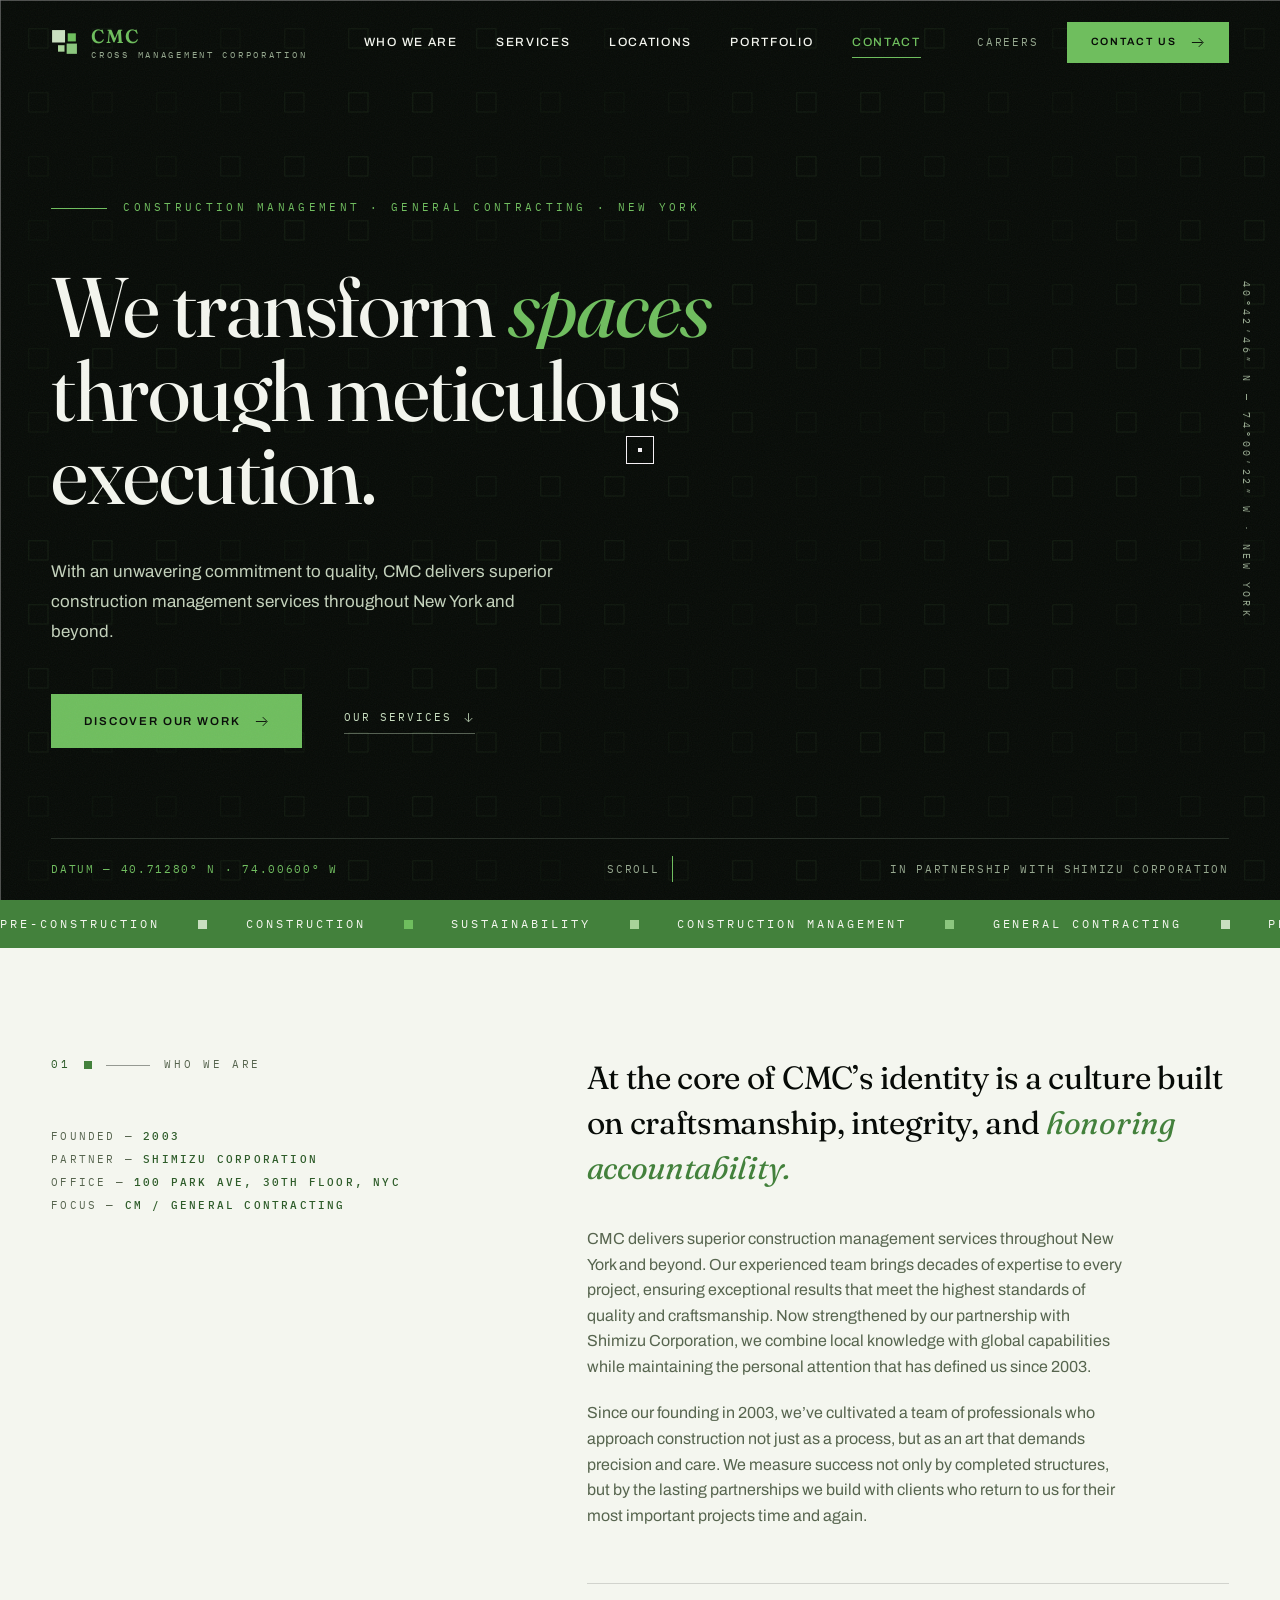
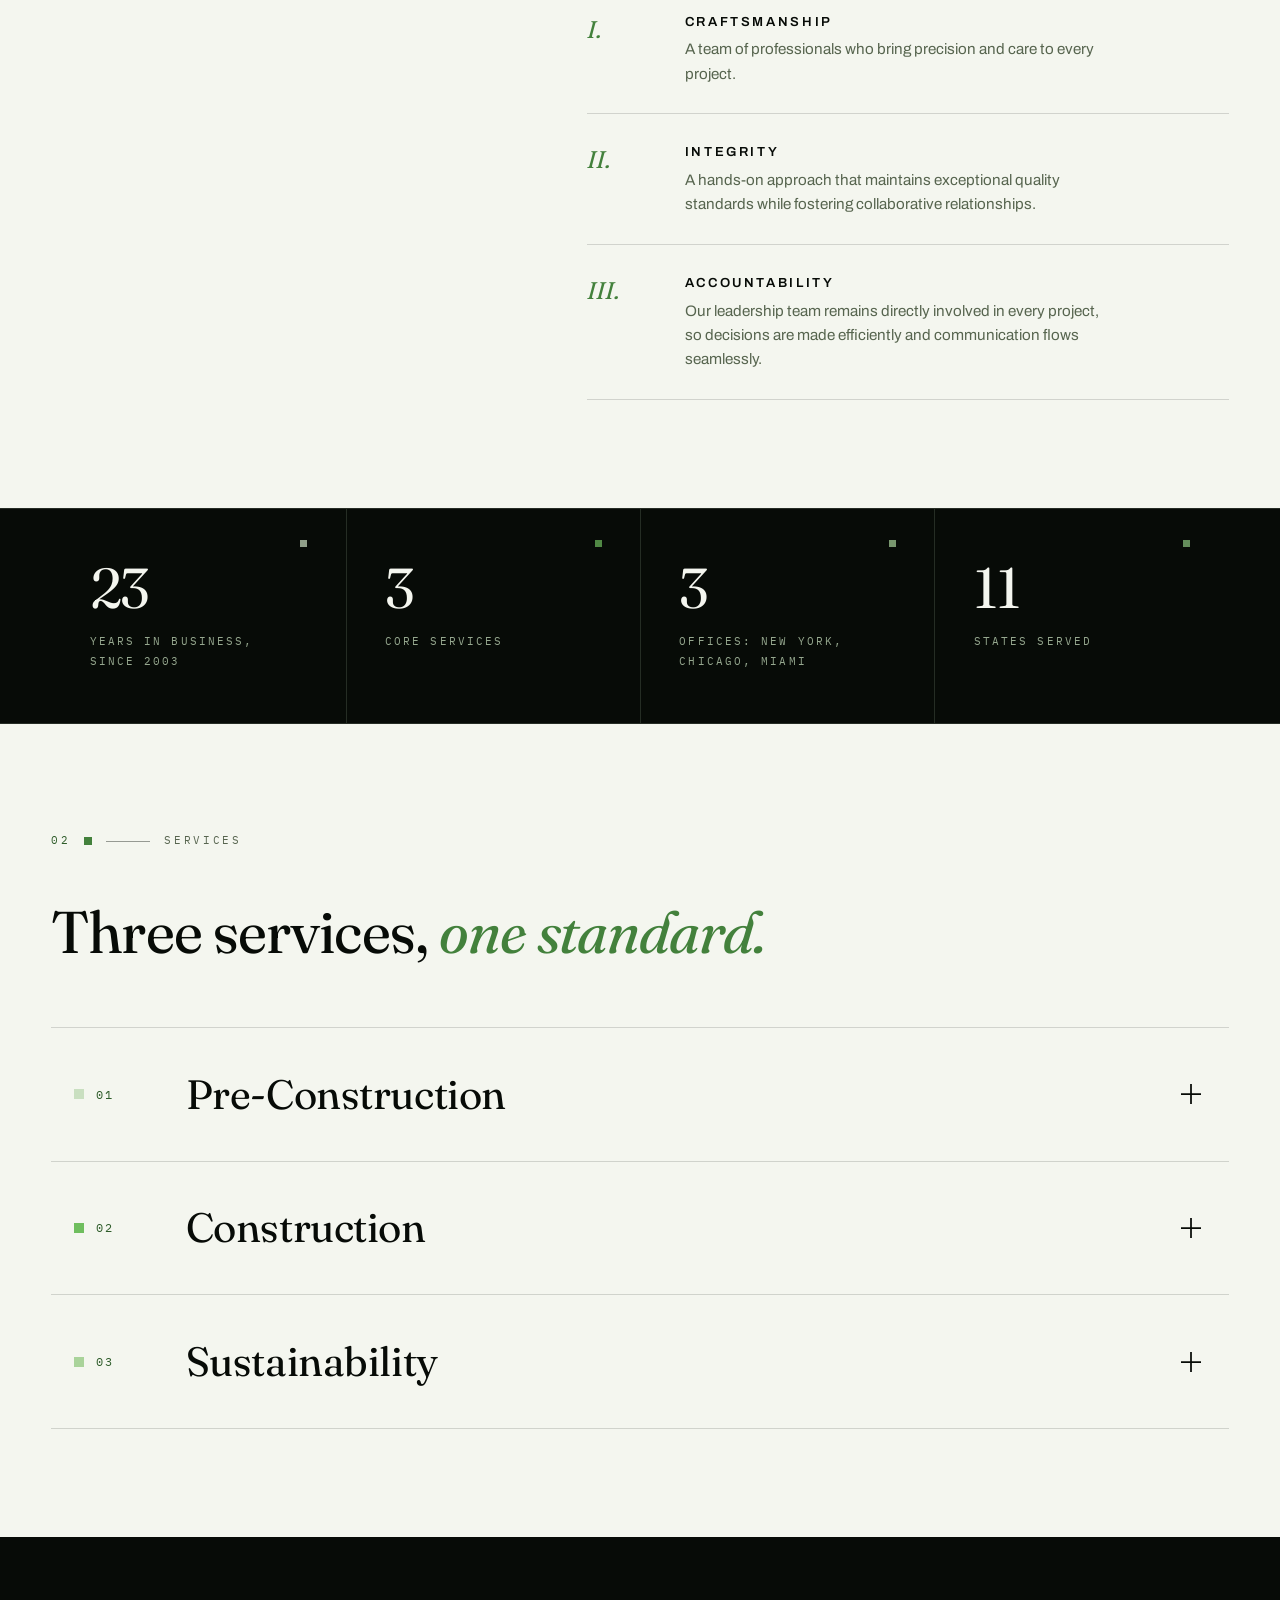
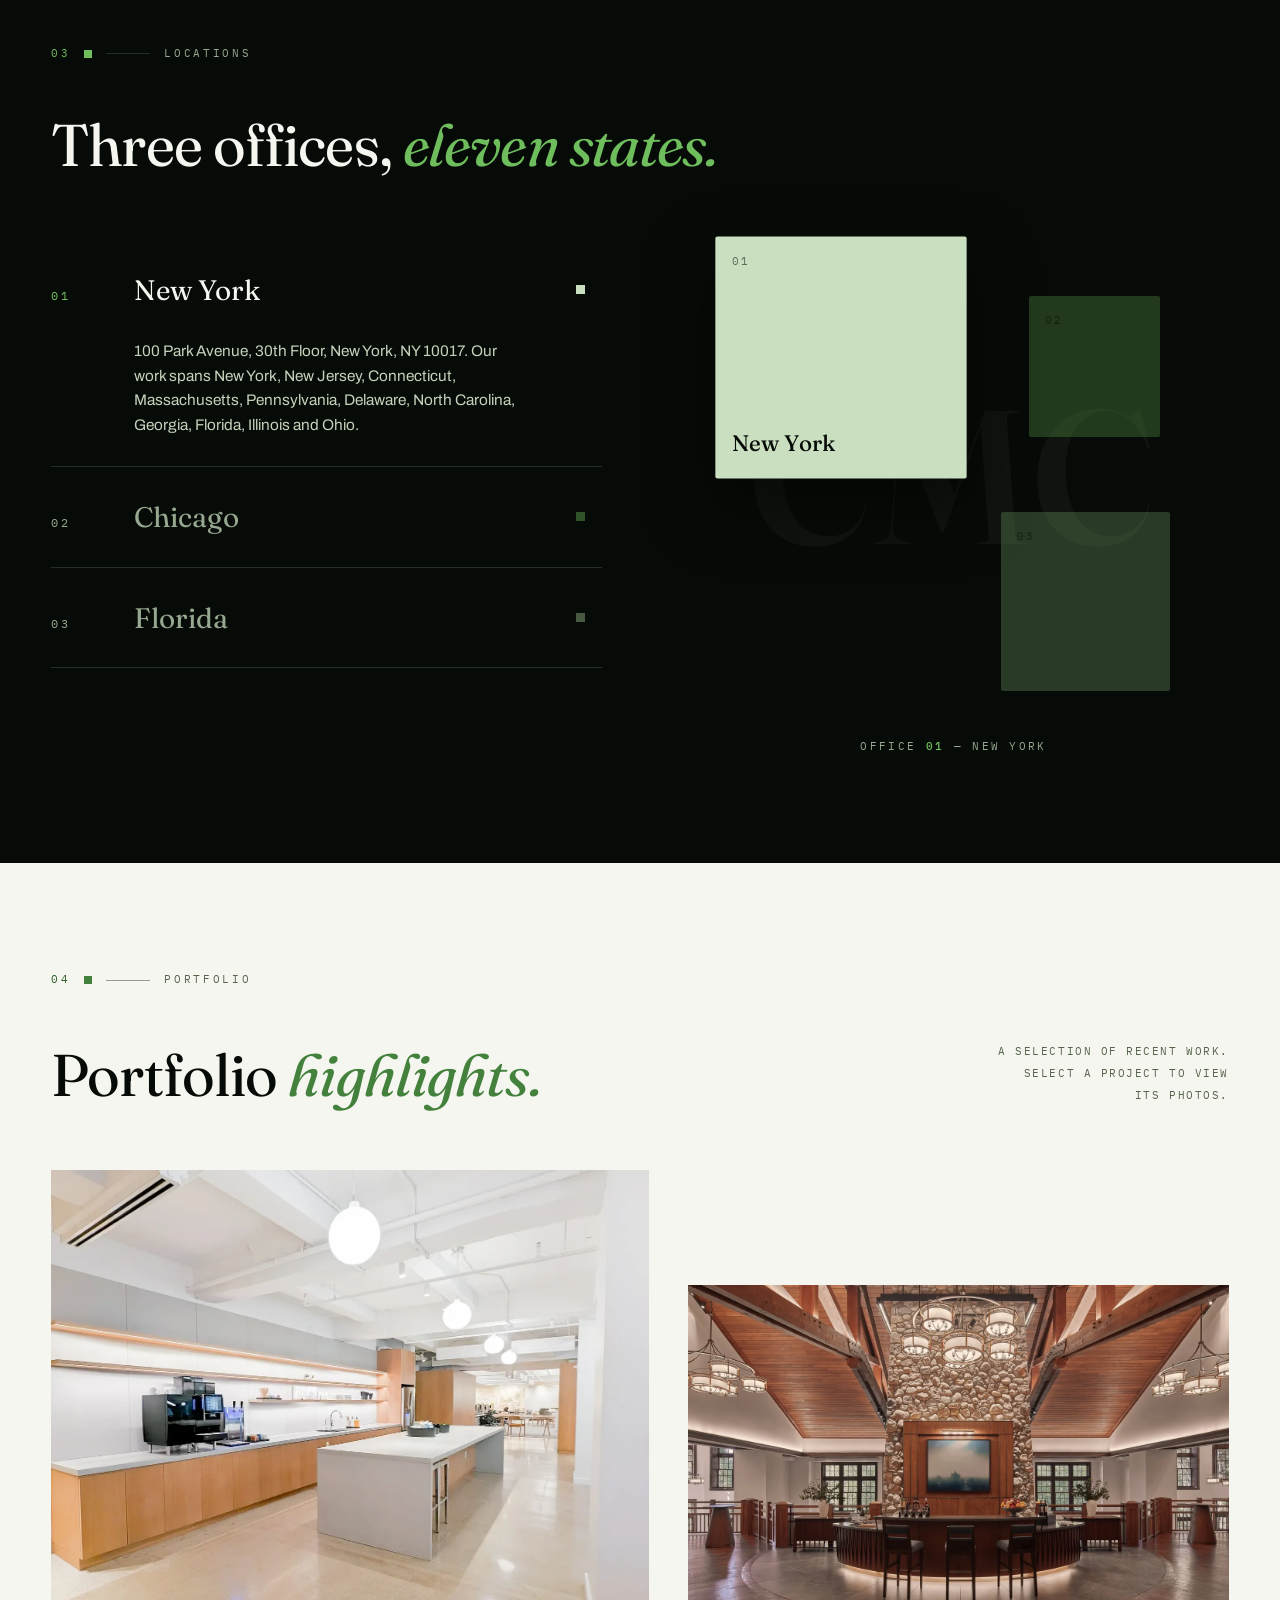
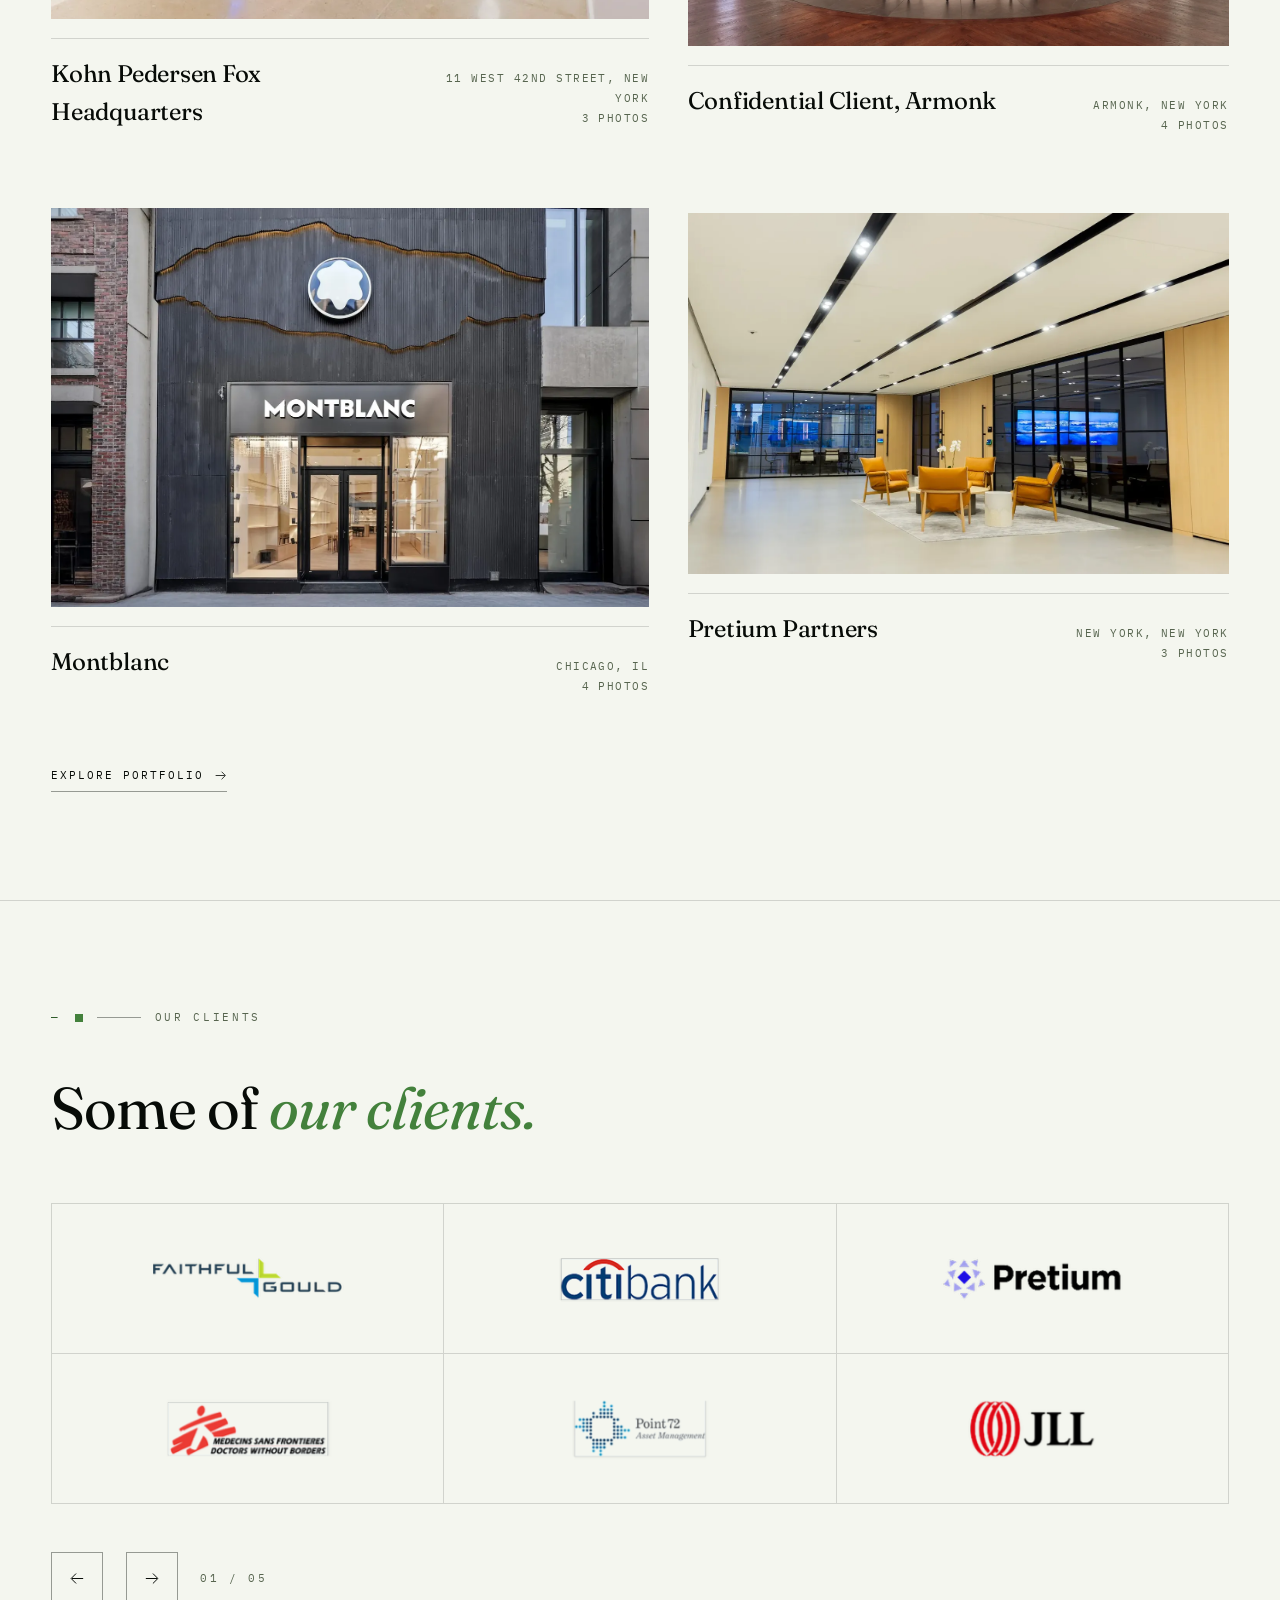
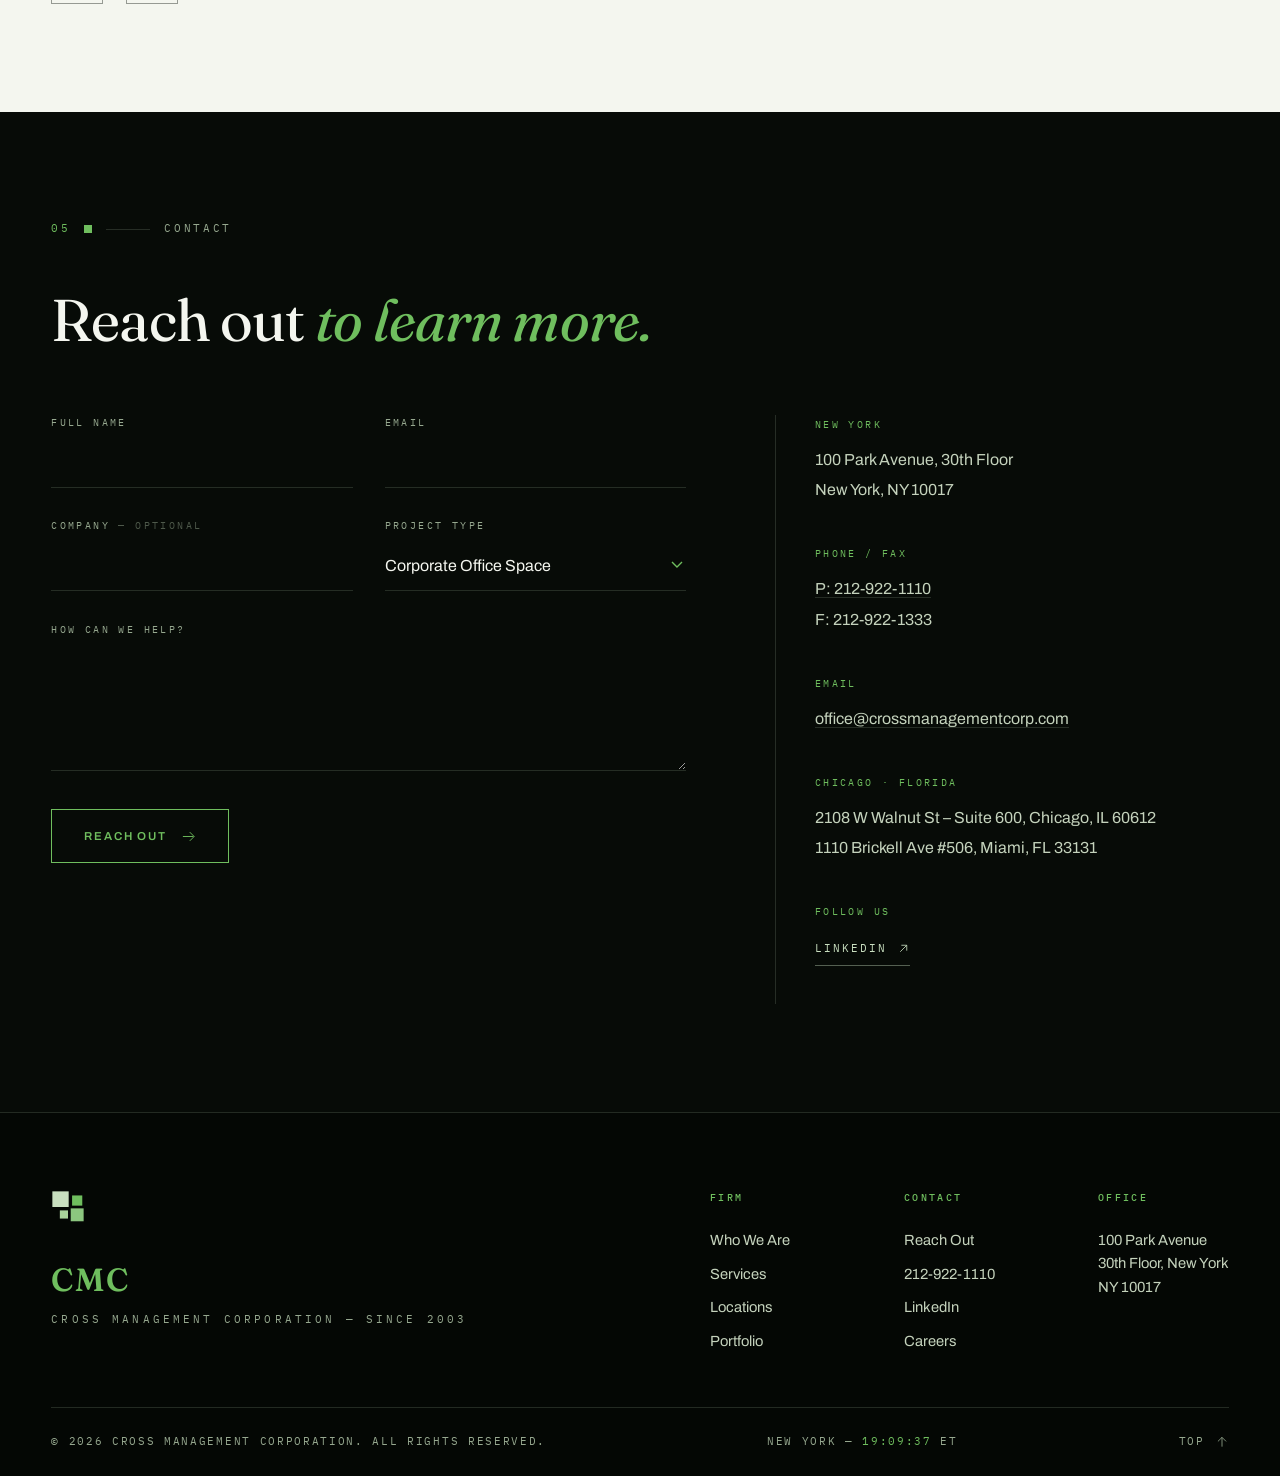
==== index.html @ c5fd5446 "added back the DATUM" ====
<!doctype html>
<html lang="en">
<head>
<meta charset="UTF-8">
<meta name="viewport" content="width=device-width, initial-scale=1.0">
<title>Cross Management Corporation — Construction Management / General Contracting</title>
<meta name="description" content="Cross Management Corporation — Construction Management / General Contracting. We transform spaces through meticulous execution and unwavering commitment to quality. New York, est. 2003.">
<meta name="theme-color" content="#070B07">
<link rel="icon" href="data:image/svg+xml,&lt;svg xmlns=&quot;http://www.w3.org/2000/svg&quot; viewBox=&quot;0 0 100 100&quot;&gt;&lt;rect x=&quot;4&quot; y=&quot;4&quot; width=&quot;48&quot; height=&quot;46&quot; fill=&quot;%23C9DFC0&quot;/&gt;&lt;rect x=&quot;62&quot; y=&quot;16&quot; width=&quot;30&quot; height=&quot;30&quot; fill=&quot;%236FBE5E&quot;/&gt;&lt;rect x=&quot;26&quot; y=&quot;60&quot; width=&quot;24&quot; height=&quot;24&quot; fill=&quot;%23A9D39A&quot;/&gt;&lt;rect x=&quot;58&quot; y=&quot;54&quot; width=&quot;38&quot; height=&quot;38&quot; fill=&quot;%238CC67F&quot;/&gt;&lt;/svg&gt;">
<link rel="preconnect" href="https://fonts.googleapis.com">
<link rel="preconnect" href="https://fonts.gstatic.com" crossorigin="">
<link href="https://fonts.googleapis.com/css2?family=Fraunces:ital,opsz,wght@0,9..144,300..600;1,9..144,300..600&amp;family=Archivo:wght@400;500;600&amp;family=IBM+Plex+Mono:wght@400;500&amp;display=swap" rel="stylesheet">
<link rel="stylesheet" href="assets/css/site.css">
</head>
<body>
<!-- ======= HEADER ======= -->
<header id="siteHeader">
  <div class="wrap header-in">
    <a class="logo" href="#top" aria-label="CMC — Cross Management Corporation, home">
      <svg viewBox="0 0 100 100" aria-hidden="true">
        <rect x="4" y="4" width="48" height="46" fill="#C9DFC0"></rect>
        <rect x="62" y="16" width="30" height="30" fill="#6FBE5E"></rect>
        <rect x="26" y="60" width="24" height="24" fill="#A9D39A"></rect>
        <rect x="58" y="54" width="38" height="38" fill="#8CC67F"></rect>
      </svg>
      <span class="logo-t"><b>CMC</b><span>CROSS MANAGEMENT CORPORATION</span></span>
    </a>
    <nav class="main" aria-label="Primary">
      <a class="nav-link" href="#firm">Who We Are</a>
      <a class="nav-link" href="#disciplines">Services</a>
      <a class="nav-link" href="#method">Locations</a>
      <a class="nav-link" href="#portfolio">Portfolio</a>
      <a class="nav-link" href="#contact">Contact</a>
    </nav>
    <div class="header-cta">
      <a class="portal" href="https://www.crossmanagementcorp.com/cmc-careers">Careers</a>
      <a class="btn" href="#contact">Contact Us
        <svg viewBox="0 0 24 24" fill="none" stroke="currentColor" stroke-width="1.5"><path d="M3 12h17M14 5l7 7-7 7"></path></svg>
      </a>
      <button id="burger" aria-label="Open menu" aria-expanded="false" aria-controls="mobileMenu" type="button"><span></span><span></span></button>
    </div>
  </div>
</header>

<div id="mobileMenu" role="dialog" aria-modal="true" aria-label="Menu" aria-hidden="true" inert>
  <button id="menuClose" aria-label="Close menu" type="button"></button>
  <a class="mlink" href="#firm">Who We Are<small>01</small></a>
  <a class="mlink" href="#disciplines">Services<small>02</small></a>
  <a class="mlink" href="#method">Locations<small>03</small></a>
  <a class="mlink" href="#portfolio">Portfolio<small>04</small></a>
  <a class="mlink" href="#contact">Contact<small>05</small></a>
  <div class="mm-foot">100 Park Avenue, New York · 212-922-1110</div>
</div>

<main id="top">

  <!-- ======= HERO ======= -->
  <section class="hero" id="hero" aria-label="Introduction">
    <canvas id="heroCanvas" aria-hidden="true"></canvas>
    <div class="hero-side">40°42′46″ N — 74°00′22″ W · NEW YORK</div>
    <div class="wrap hero-in">
      <p class="hero-eyebrow fade" style="--d:.1s">Construction Management · General Contracting · New York</p>
      <h1>
        <span class="mask"><span>We transform <em>spaces</em></span></span>
        <span class="mask"><span style="transition-delay:.12s">through meticulous</span></span>
        <span class="mask"><span style="transition-delay:.24s">execution.</span></span>
      </h1>
      <p class="hero-sub fade" style="--d:.35s">With an unwavering commitment to quality, CMC delivers superior construction management services throughout New York and beyond.</p>
      <div class="hero-ctas fade" style="--d:.5s">
        <a class="btn" href="#portfolio">Discover our work
          <svg viewBox="0 0 24 24" fill="none" stroke="currentColor" stroke-width="1.5"><path d="M3 12h17M14 5l7 7-7 7"></path></svg>
        </a>
        <a class="tlink on-dark" href="#disciplines">Our services
          <svg viewBox="0 0 24 24" fill="none" stroke="currentColor" stroke-width="1.5"><path d="M12 4v15M5 13l7 7 7-7"></path></svg>
        </a>
      </div>
    </div>
    <div class="wrap hero-strip fade" style="--d:.65s">
      <span class="live">DATUM — <span id="datumFixed" aria-live="off">40.71280° N · 74.00600° W</span></span>
      <span class="scroll-cue">SCROLL <span class="line"></span></span>
      <span class="right">In partnership with Shimizu Corporation</span>
    </div>
  </section>

  <!-- ======= MARQUEE ======= -->
  <div class="marquee" aria-hidden="true">
    <div class="mq-track" id="mqTrack"></div>
  </div>

  <!-- ======= THE FIRM ======= -->
  <section class="section light" id="firm" aria-labelledby="firmTitle">
    <div class="wrap firm-grid">
      <div class="firm-left">
        <div class="sec-label" data-reveal=""><span class="idx">01</span><span class="sq"></span><span class="rule"></span><span>Who We Are</span></div>
        <p class="est" data-reveal="" style="--d:.1s">
          Founded — <b>2003</b><br>
          Partner — <b>Shimizu Corporation</b><br>
          Office — <b>100 Park Ave, 30th Floor, NYC</b><br>
          Focus — <b>CM / General Contracting</b>
        </p>
      </div>
      <div>
        <h2 class="lede" id="firmTitle" data-reveal="">At the core of CMC’s identity is a culture built on craftsmanship, integrity, and <em>honoring accountability.</em></h2>
        <div class="firm-body" data-reveal="" style="--d:.12s">
          <p>CMC delivers superior construction management services throughout New York and beyond. Our experienced team brings decades of expertise to every project, ensuring exceptional results that meet the highest standards of quality and craftsmanship. Now strengthened by our partnership with Shimizu Corporation, we combine local knowledge with global capabilities while maintaining the personal attention that has defined us since 2003.</p>
          <p>Since our founding in 2003, we’ve cultivated a team of professionals who approach construction not just as a process, but as an art that demands precision and care. We measure success not only by completed structures, but by the lasting partnerships we build with clients who return to us for their most important projects time and again.</p>
        </div>
        <div class="principles">
          <div class="principle" data-reveal=""><span class="rn">I.</span><div><b>Craftsmanship</b><p>A team of professionals who bring precision and care to every project.</p></div></div>
          <div class="principle" data-reveal="" style="--d:.08s"><span class="rn">II.</span><div><b>Integrity</b><p>A hands-on approach that maintains exceptional quality standards while fostering collaborative relationships.</p></div></div>
          <div class="principle" data-reveal="" style="--d:.16s"><span class="rn">III.</span><div><b>Accountability</b><p>Our leadership team remains directly involved in every project, so decisions are made efficiently and communication flows seamlessly.</p></div></div>
        </div>
      </div>
    </div>
  </section>

  <!-- ======= STATS ======= -->
  <div class="stats" aria-label="Firm in numbers">
    <div class="wrap stats-grid">
      <div class="stat" data-reveal="" style="--sc:#C9DFC0"><div class="v"><span data-since="2003">0</span></div><div class="l">Years in business, since 2003</div></div>
      <div class="stat" data-reveal="" style="--d:.08s;--sc:#6FBE5E"><div class="v"><span data-count="3">0</span></div><div class="l">Core services</div></div>
      <div class="stat" data-reveal="" style="--d:.16s;--sc:#A9D39A"><div class="v"><span data-count="3">0</span></div><div class="l">Offices: New York, Chicago, Miami</div></div>
      <div class="stat" data-reveal="" style="--d:.24s;--sc:#8CC67F"><div class="v"><span data-count="11">0</span></div><div class="l">States served</div></div>
    </div>
  </div>

  <!-- ======= DISCIPLINES ======= -->
  <section class="section light" id="disciplines" aria-labelledby="discTitle">
    <div class="wrap">
      <div class="sec-label" data-reveal=""><span class="idx">02</span><span class="sq"></span><span class="rule"></span><span>Services</span></div>
      <h2 class="title" id="discTitle" data-reveal="" style="margin-bottom:clamp(2.5rem,5vw,4.5rem)">Three services, <em>one standard.</em></h2>
      <div class="disc-list" id="discList" data-reveal=""></div>
    </div>
  </section>
  <div id="discFloat" aria-hidden="true"><img id="discFloatImg" src="" alt=""></div>

  <!-- ======= METHOD — THE CMC MODULE ======= -->
  <section class="section dark" id="method" aria-labelledby="methTitle" style="background:var(--ink)">
    <div class="wrap">
      <div class="sec-label" data-reveal=""><span class="idx">03</span><span class="sq"></span><span class="rule"></span><span>Locations</span></div>
      <h2 class="title" id="methTitle" data-reveal="" style="margin-bottom:clamp(2.5rem,5vw,4.5rem)">Three offices, <em>eleven states.</em></h2>
      <div class="method-grid">
        <div id="phaseList" data-reveal=""></div>
        <div class="cluster-wrap" data-reveal="" style="--d:.15s">
          <div class="cluster" id="cluster">
            <span class="cluster-ghost" aria-hidden="true">CMC</span>
          </div>
          <p class="cluster-cap" id="clusterCap">OFFICE <b>01</b> — NEW YORK</p>
        </div>
      </div>
    </div>
  </section>

  <!-- ======= PORTFOLIO ======= -->
  <section class="section light" id="portfolio" aria-labelledby="folTitle">
    <div class="wrap">
      <div class="sec-label" data-reveal=""><span class="idx">04</span><span class="sq"></span><span class="rule"></span><span>Portfolio</span></div>
      <div class="folio-head">
        <h2 class="title" id="folTitle" data-reveal="">Portfolio <em>highlights.</em></h2>
        <p class="note" data-reveal="" style="--d:.1s">A selection of recent work. Select a project to view its photos.</p>
      </div>
      <div class="folio" id="folioGrid"></div>
      <p style="margin-top:clamp(3rem,5vw,5rem)"><a class="tlink" href="https://www.crossmanagementcorp.com/recentprojects-1" target="_blank" rel="noopener">Explore portfolio <svg viewBox="0 0 24 24" fill="none" stroke="currentColor" stroke-width="1.5"><path d="M3 12h17M14 5l7 7-7 7"></path></svg></a></p>
    </div>
  </section>

  <!-- ======= QUOTES ======= -->
  <section class="section light quotes" aria-label="Our clients">
    <div class="wrap">
      <div class="sec-label" data-reveal=""><span class="idx">—</span><span class="sq"></span><span class="rule"></span><span>Our Clients</span></div>
      <h2 class="title" data-reveal="" style="margin-bottom:clamp(2.5rem,5vw,4.5rem)">Some of <em>our clients.</em></h2>
      <div class="q-stage" id="qStage" data-reveal=""></div>
      <div class="q-ctrl" data-reveal="" style="--d:.1s">
        <button class="q-btn" id="qPrev" aria-label="Previous quote" type="button"><svg viewBox="0 0 24 24"><path d="M20 12H4m6-7l-7 7 7 7"></path></svg></button>
        <button class="q-btn" id="qNext" aria-label="Next quote" type="button"><svg viewBox="0 0 24 24"><path d="M4 12h16m-6-7l7 7-7 7"></path></svg></button>
        <span id="qIdx">01 / 05</span>
      </div>
    </div>
  </section>

  <!-- ======= CONTACT ======= -->
  <section class="section dark" id="contact" aria-labelledby="conTitle" style="background:var(--ink)">
    <div class="wrap">
      <div class="sec-label" data-reveal=""><span class="idx">05</span><span class="sq"></span><span class="rule"></span><span>Contact</span></div>
      <h2 class="title" id="conTitle" data-reveal="" style="margin-bottom:clamp(2.5rem,5vw,4rem)">Reach out <em>to learn more.</em></h2>
      <div class="contact-grid">
        <div data-reveal="">
          <form id="contactForm" action="mailto:office@crossmanagementcorp.com" method="post" enctype="text/plain">
            <div class="f-row">
              <div class="field" id="fw-name">
                <label for="f-name">Full name</label>
                <input id="f-name" name="name" type="text" autocomplete="name" required minlength="2">
                <span class="msg">Required</span>
              </div>
              <div class="field" id="fw-email">
                <label for="f-email">Email</label>
                <input id="f-email" name="email" type="email" autocomplete="email" required>
                <span class="msg">Valid email required</span>
              </div>
            </div>
            <div class="f-row">
              <div class="field">
                <label for="f-firm">Company <span style="opacity:.5">— optional</span></label>
                <input id="f-firm" name="company" type="text" autocomplete="organization">
              </div>
              <div class="field">
                <label for="f-aum">Project type</label>
                <select id="f-aum" name="projectType">
                  <option selected="">Corporate Office Space</option>
                  <option>Infrastructure</option>
                  <option>Retail</option>
                  <option>Other</option>
                </select>
              </div>
            </div>
            <div class="field" id="fw-msg">
              <label for="f-msg">How can we help?</label>
              <textarea id="f-msg" name="message" rows="4" required minlength="6"></textarea>
              <span class="msg">A few words, at least</span>
            </div>
            <button class="btn ghost" type="submit">Reach out
              <svg viewBox="0 0 24 24" fill="none" stroke="currentColor" stroke-width="1.5"><path d="M3 12h17M14 5l7 7-7 7"></path></svg>
            </button>
          </form>
          <p id="formStatus" class="form-status" role="status" aria-live="polite">Your email app should open with a draft addressed to <a href="mailto:office@crossmanagementcorp.com">office@crossmanagementcorp.com</a>. Send the draft to complete your inquiry.</p>
        </div>
        <aside class="c-info" data-reveal="" style="--d:.12s">
          <div class="c-block"><p class="cl">New York</p><p>100 Park Avenue, 30th Floor<br>New York, NY 10017</p></div>
          <div class="c-block"><p class="cl">Phone / Fax</p><p><a href="tel:+12129221110">P: 212-922-1110</a><br>F: 212-922-1333</p></div>
          <div class="c-block"><p class="cl">Email</p><p><a href="mailto:office@crossmanagementcorp.com">office@crossmanagementcorp.com</a></p></div>
          <div class="c-block"><p class="cl">Chicago · Florida</p><p>2108 W Walnut St – Suite 600, Chicago, IL 60612<br>1110 Brickell Ave #506, Miami, FL 33131</p></div>
          <div class="c-block"><p class="cl">Follow us</p><p><a class="tlink on-dark" href="https://www.linkedin.com/company/cross-management-corporation/" target="_blank" rel="noopener">LinkedIn
            <svg viewBox="0 0 24 24" fill="none" stroke="currentColor" stroke-width="1.5"><path d="M6 18L18 6M8 6h10v10"></path></svg>
          </a></p></div>
        </aside>
      </div>
    </div>
  </section>
</main>

<!-- ======= FOOTER ======= -->
<footer class="site">
  <div class="wrap">
    <div class="foot-top">
      <div class="foot-brand">
        <svg viewBox="0 0 100 100" aria-hidden="true">
          <rect x="4" y="4" width="48" height="46" fill="#C9DFC0"></rect>
          <rect x="62" y="16" width="30" height="30" fill="#6FBE5E"></rect>
          <rect x="26" y="60" width="24" height="24" fill="#A9D39A"></rect>
          <rect x="58" y="54" width="38" height="38" fill="#8CC67F"></rect>
        </svg>
        <b>CMC</b>
        <span>Cross Management Corporation — since 2003</span>
      </div>
      <div class="foot-nav">
        <div class="fc"><h4>Firm</h4>
          <a href="#firm">Who We Are</a><a href="#disciplines">Services</a><a href="#method">Locations</a><a href="#portfolio">Portfolio</a>
        </div>
        <div class="fc"><h4>Contact</h4>
          <a href="#contact">Reach Out</a><a href="tel:+12129221110">212-922-1110</a><a href="https://www.linkedin.com/company/cross-management-corporation/" target="_blank" rel="noopener">LinkedIn</a><a href="https://www.crossmanagementcorp.com/cmc-careers" target="_blank" rel="noopener">Careers</a>
        </div>
        <div class="fc"><h4>Office</h4>
          <a href="#contact">100 Park Avenue<br>30th Floor, New York<br>NY 10017</a>
        </div>
      </div>
    </div>
    <div class="foot-bot">
      <span>© <span id="year"></span> Cross Management Corporation. All rights reserved.</span>
      <span>NEW YORK — <span id="nycClock">--:--:--</span> ET</span>
      <button id="toTop" type="button">Top
        <svg viewBox="0 0 24 24"><path d="M12 20V4m-7 7l7-7 7 7"></path></svg>
      </button>
    </div>
  </div>
</footer>

<!-- ======= PORTFOLIO GALLERY MODAL ======= -->
<div id="folioModal" role="dialog" aria-modal="true" aria-label="Project gallery" aria-hidden="true" inert>
  <div class="veil"></div>
  <div class="modal-panel">
    <button id="modalClose" aria-label="Close" type="button"><svg viewBox="0 0 24 24" fill="none"><path d="M5 5l14 14M19 5L5 19"></path></svg></button>
    <div class="m-gal"><img id="modalImg" src="" alt=""><div class="m-thumbs" id="mThumbs"></div></div>
    <div class="modal-body">
      <span class="mcoord">Portfolio highlight</span>
      <h3 id="mName"></h3>
      <dl class="m-rows" id="mRows"></dl>
      <p id="mDesc"></p>
      <div class="modal-foot">
        <button class="tlink" id="modalNext" type="button">Next photo
          <svg viewBox="0 0 24 24" fill="none" stroke="currentColor" stroke-width="1.5"><path d="M3 12h17M14 5l7 7-7 7"></path></svg>
        </button>
        <span style="font-family:var(--mono);font-size:10.5px;letter-spacing:.2em;color:var(--mut)" id="mCount"></span>
      </div>
      <p style="margin-top:1.4rem"><a class="tlink" id="mLink" href="#" target="_blank" rel="noopener">View project page
        <svg viewBox="0 0 24 24" fill="none" stroke="currentColor" stroke-width="1.5"><path d="M6 18L18 6M8 6h10v10"></path></svg></a></p>
    </div>
  </div>
</div>

<!-- instrument layer -->
<div class="ch" id="chX" aria-hidden="true"></div>
<div class="ch" id="chY" aria-hidden="true"></div>
<div id="cursor" aria-hidden="true"></div>
<div id="toasts" aria-live="polite"></div>
<script src="assets/js/site.js" defer></script>
</body>
</html>
---- assets/css/site.css ----
/* ============================================================
   BRAND TOKENS — sampled from the CMC logo.
   Swap these four green values if the brand files differ.
   ============================================================ */
:root{
  --ink:        #070B07;   /* logo black, faint green cast     */
  --ink-2:      #040704;   /* deeper black (footer)            */
  --paper:      #F4F6EF;   /* warm green-tinted white          */
  --paper-2:    #E9EEE1;
  --pine:       #2E5C2A;   /* deep green — small text on light */
  --green:      #43813C;   /* the "CMC" serif green            */
  --green-b:    #6FBE5E;   /* bright square                    */
  --sage:       #8CC67F;   /* sage square                      */
  --pale:       #A9D39A;   /* pale square                      */
  --mist:       #C9DFC0;   /* light sage square                */
  --line:       rgba(9,17,9,.15);
  --line-s:     rgba(9,17,9,.4);
  --mut:        #57654F;
  --d-line:     rgba(201,223,192,.16);
  --d-mut:      #96A88F;
  --d-body:     #C4D2BC;
  --err:        #B0492E;
  --e:          cubic-bezier(.22,1,.36,1);
  --serif:      "Fraunces", Georgia, serif;
  --sans:       "Archivo", Helvetica, sans-serif;
  --mono:       "IBM Plex Mono", monospace;
}

*{margin:0;padding:0;box-sizing:border-box}
html{scroll-behavior:smooth;scroll-padding-top:100px}
html,body{overflow-x:clip}
body{font-family:var(--sans);background:var(--ink);color:var(--paper);
  font-size:16px;line-height:1.6;-webkit-font-smoothing:antialiased}
::selection{background:var(--green-b);color:var(--ink)}
:focus-visible{outline:2px solid var(--green-b);outline-offset:3px}
img{display:block;max-width:100%}
a{color:inherit;text-decoration:none}
button{font:inherit;color:inherit;background:none;border:none;cursor:pointer}

/* film grain */
body::after{content:"";position:fixed;inset:0;z-index:70;pointer-events:none;opacity:.05;
  background-image:url('data:image/svg+xml;utf8,<svg xmlns="http://www.w3.org/2000/svg" width="180" height="180"><filter id="n"><feTurbulence type="fractalNoise" baseFrequency="0.85" numOctaves="2" stitchTiles="stitch"/></filter><rect width="180" height="180" filter="url(%23n)"/></svg>')}

.wrap{width:min(1240px,92vw);margin-inline:auto}
.section{padding:clamp(90px,12vh,150px) 0}

/* ---------- type helpers ---------- */
.sec-label{display:flex;align-items:center;gap:14px;font-family:var(--mono);
  font-size:11px;letter-spacing:.24em;text-transform:uppercase;color:var(--mut);
  margin-bottom:clamp(2.2rem,4vw,3.6rem)}
.sec-label .idx{color:var(--pine)}
.sec-label .sq{width:8px;height:8px;background:var(--green);flex-shrink:0}
.sec-label .rule{width:44px;height:1px;background:var(--line-s)}
.dark .sec-label{color:var(--d-mut)}
.dark .sec-label .idx{color:var(--green-b)}
.dark .sec-label .sq{background:var(--green-b)}
.dark .sec-label .rule{background:var(--d-line)}
h2.title{font-family:var(--serif);font-weight:420;letter-spacing:-.015em;
  font-size:clamp(2.4rem,4.6vw,4rem);line-height:1.05;color:var(--ink)}
h2.title em{font-style:italic;color:var(--green)}
.dark h2.title{color:var(--paper)}
.dark h2.title em{color:var(--green-b)}

/* ---------- buttons & links ---------- */
.btn{display:inline-flex;align-items:center;gap:14px;padding:1.05rem 2rem;
  font-size:11.5px;font-weight:600;letter-spacing:.16em;text-transform:uppercase;
  background:var(--green-b);color:var(--ink);border:1px solid var(--green-b);
  transition:background .35s var(--e),color .35s var(--e),border-color .35s var(--e)}
.btn svg{width:15px;height:15px;transition:transform .35s var(--e)}
.btn:hover{background:var(--mist);border-color:var(--mist);color:var(--ink)}
.btn:hover svg{transform:translateX(5px)}
.btn.ghost{background:transparent;color:var(--green-b)}
.btn.ghost:hover{background:var(--green-b);border-color:var(--green-b);color:var(--ink)}
.tlink{display:inline-flex;align-items:center;gap:10px;font-family:var(--mono);
  font-size:11px;letter-spacing:.18em;text-transform:uppercase;color:var(--ink);
  padding-bottom:6px;border-bottom:1px solid var(--line-s);transition:color .3s,border-color .3s}
.tlink svg{width:13px;height:13px;transition:transform .3s var(--e)}
.tlink:hover{color:var(--pine);border-color:var(--pine)}
.tlink:hover svg{transform:translate(3px,-3px)}
.dark .tlink,.tlink.on-dark{color:var(--mist);border-color:rgba(201,223,192,.4)}
.dark .tlink:hover,.tlink.on-dark:hover{color:var(--green-b);border-color:var(--green-b)}

/* ---------- reveal system ---------- */
.js-ready [data-reveal]{opacity:0;transform:translateY(30px);
  transition:opacity 1s var(--e) var(--d,0s),transform 1s var(--e) var(--d,0s)}
.js-ready [data-reveal].is-in{opacity:1;transform:none}

/* ============ HEADER ============ */
header{position:fixed;inset:0 0 auto 0;z-index:100;height:86px;display:flex;align-items:center;
  border-bottom:1px solid transparent;transition:background .4s,border-color .4s,backdrop-filter .4s}
header.scrolled{background:rgba(5,8,5,.82);backdrop-filter:blur(14px);border-color:var(--d-line)}
.header-in{display:flex;align-items:center;justify-content:space-between;gap:2rem}
.logo{display:flex;align-items:center;gap:13px}
.logo svg{width:27px;height:27px;flex-shrink:0}
.logo-t{line-height:1.2}
.logo-t b{display:block;font-family:var(--serif);font-weight:600;font-size:19px;
  letter-spacing:.08em;color:var(--green-b)}
.logo-t span{display:block;font-family:var(--mono);font-size:8.5px;letter-spacing:.32em;
  color:var(--d-mut);margin-top:3px}
nav.main{display:flex;gap:2.4rem}
nav.main a{position:relative;font-size:12px;letter-spacing:.14em;text-transform:uppercase;
  font-weight:500;padding:6px 0;color:var(--paper)}
nav.main a::after{content:"";position:absolute;left:0;bottom:0;width:100%;height:1px;
  background:var(--green-b);transform:scaleX(0);transform-origin:right;transition:transform .4s var(--e)}
nav.main a:hover::after,nav.main a.active::after{transform:scaleX(1);transform-origin:left}
nav.main a.active{color:var(--green-b)}
.header-cta{display:flex;align-items:center;gap:1.8rem}
.header-cta .portal{font-family:var(--mono);font-size:11px;letter-spacing:.16em;
  text-transform:uppercase;color:var(--d-mut);transition:color .3s}
.header-cta .portal:hover{color:var(--green-b)}
.header-cta .btn{padding:.7rem 1.4rem;font-size:10.5px}
#burger{display:none;width:40px;height:40px;position:relative}
#burger span{position:absolute;left:8px;right:8px;height:1.5px;background:var(--paper);transition:.35s var(--e)}
#burger span:nth-child(1){top:15px}#burger span:nth-child(2){top:24px}

#mobileMenu{position:fixed;inset:0;z-index:120;background:var(--ink);display:flex;
  flex-direction:column;padding:2rem 8vw 3rem;opacity:0;visibility:hidden;pointer-events:none;transition:opacity .45s var(--e),visibility 0s linear .45s}
#mobileMenu.open{opacity:1;visibility:visible;pointer-events:auto;transition-delay:0s}
#menuClose{align-self:flex-end;width:44px;height:44px;position:relative;margin-bottom:4vh}
#menuClose::before,#menuClose::after{content:"";position:absolute;top:50%;left:8px;right:8px;height:1.5px;background:var(--paper)}
#menuClose::before{transform:rotate(45deg)}#menuClose::after{transform:rotate(-45deg)}
#mobileMenu a.mlink{font-family:var(--serif);font-size:clamp(2.2rem,8vw,3.4rem);font-weight:380;
  padding:1.1rem 0;border-bottom:1px solid var(--d-line);display:flex;justify-content:space-between;
  align-items:baseline;opacity:0;transform:translateY(24px);transition:.6s var(--e);color:var(--paper)}
#mobileMenu a.mlink small{font-family:var(--mono);font-size:11px;color:var(--green-b);letter-spacing:.2em}
#mobileMenu.open a.mlink{opacity:1;transform:none}
#mobileMenu.open a.mlink:nth-child(2){transition-delay:.08s}
#mobileMenu.open a.mlink:nth-child(3){transition-delay:.16s}
#mobileMenu.open a.mlink:nth-child(4){transition-delay:.24s}
#mobileMenu.open a.mlink:nth-child(5){transition-delay:.32s}
#mobileMenu.open a.mlink:nth-child(6){transition-delay:.4s}
.mm-foot{margin-top:auto;font-family:var(--mono);font-size:11px;letter-spacing:.18em;color:var(--d-mut);text-transform:uppercase}

/* ============ HERO ============ */
.hero{position:relative;min-height:100svh;display:flex;flex-direction:column;overflow:hidden;
  background:var(--ink)}
#heroCanvas{position:absolute;inset:0;z-index:0}
.hero-in{position:relative;z-index:1;flex:1;display:flex;flex-direction:column;justify-content:center;padding-top:110px}
.hero-eyebrow{font-family:var(--mono);font-size:11px;letter-spacing:.3em;text-transform:uppercase;
  color:var(--green-b);display:flex;align-items:center;gap:16px;margin-bottom:3rem}
.hero-eyebrow::before{content:"";width:56px;height:1px;background:var(--green-b)}
h1{font-family:var(--serif);font-weight:430;letter-spacing:-.018em;line-height:.99;
  font-size:clamp(2.8rem,6.6vw,6.2rem);max-width:20ch;color:var(--paper)}
h1 em{font-style:italic;color:var(--green-b)}
.mask{display:block;overflow:hidden}
.mask>span{display:block;transform:translateY(112%);transition:transform 1.1s var(--e)}
body.loaded .mask>span{transform:none}
.hero-sub{max-width:52ch;margin-top:2.6rem;font-size:1.06rem;color:var(--d-body);line-height:1.75}
.hero-ctas{display:flex;align-items:center;gap:2.6rem;margin-top:3rem;flex-wrap:wrap}
.hero-side{position:absolute;right:calc(50% - 50vw + 26px);top:50%;transform:translateY(-50%);
  writing-mode:vertical-rl;font-family:var(--mono);font-size:10px;letter-spacing:.34em;
  color:var(--d-mut);z-index:1}
.hero-strip{position:relative;z-index:1;border-top:1px solid var(--d-line);display:grid;
  grid-template-columns:1fr auto 1fr;align-items:center;gap:1rem;padding:1.1rem 0;
  font-family:var(--mono);font-size:10.5px;letter-spacing:.16em;text-transform:uppercase;color:var(--d-mut)}
.hero-strip .live{color:var(--green-b)}
.scroll-cue{grid-column:2;justify-self:center;display:flex;align-items:center;gap:12px}
.scroll-cue .line{width:1px;height:26px;background:var(--d-line);overflow:hidden;position:relative}
.scroll-cue .line::after{content:"";position:absolute;inset:0;background:var(--green-b);animation:cue 2.2s var(--e) infinite}
@keyframes cue{0%{transform:translateY(-100%)}55%{transform:translateY(0)}100%{transform:translateY(100%)}}
.hero-strip .right{grid-column:3;text-align:right}
.hero .fade{opacity:0;transform:translateY(22px);transition:opacity 1s var(--e) var(--d,0s),transform 1s var(--e) var(--d,0s)}
body.loaded .hero .fade{opacity:1;transform:none}

/* ============ MARQUEE ============ */
.marquee{background:var(--green);color:var(--paper);overflow:hidden;padding:15px 0}
.mq-track{display:flex;width:max-content;animation:mq 34s linear infinite}
.marquee:hover .mq-track{animation-play-state:paused}
.mq-track span{display:flex;align-items:center;gap:2.4rem;padding-right:2.4rem;
  font-family:var(--mono);font-size:11.5px;letter-spacing:.26em;text-transform:uppercase;white-space:nowrap}
.msq{width:9px;height:9px;flex-shrink:0;display:inline-block}
@keyframes mq{to{transform:translateX(-50%)}}

/* ============ FIRM (light) ============ */
.light{background:var(--paper);color:var(--ink)}
.firm-grid{display:grid;grid-template-columns:5fr 7fr;gap:clamp(3rem,6vw,7rem)}
.firm-left{position:sticky;top:120px;align-self:start}
.firm-left .est{margin-top:2.2rem;font-family:var(--mono);font-size:11px;letter-spacing:.2em;
  text-transform:uppercase;color:var(--mut);line-height:2.1}
.firm-left .est b{color:var(--pine);font-weight:500}
.lede{font-family:var(--serif);font-weight:400;font-size:clamp(1.5rem,2.5vw,2.05rem);
  line-height:1.4;letter-spacing:-.01em;margin-bottom:2.2rem;color:var(--ink)}
.lede em{font-style:italic;color:var(--green)}
.firm-body p{color:var(--mut);max-width:60ch;margin-bottom:1.3rem}
.principles{margin-top:3.4rem;border-top:1px solid var(--line)}
.principle{display:grid;grid-template-columns:74px 1fr;gap:1.5rem;padding:1.7rem 0;border-bottom:1px solid var(--line)}
.principle .rn{font-family:var(--serif);font-style:italic;font-size:1.5rem;color:var(--green)}
.principle b{display:block;font-weight:600;font-size:.82rem;letter-spacing:.2em;text-transform:uppercase;margin-bottom:.35rem}
.principle p{color:var(--mut);font-size:.95rem;max-width:48ch}

/* ============ STATS (dark band) ============ */
.stats{background:var(--ink);border-top:1px solid var(--d-line);border-bottom:1px solid var(--d-line)}
.stats-grid{display:grid;grid-template-columns:repeat(4,1fr)}
.stat{padding:clamp(2.4rem,4vw,4rem) clamp(1.4rem,3vw,3rem);border-left:1px solid var(--d-line)}
.stat:first-child{border-left:none}
.stat .v{font-family:var(--serif);font-weight:380;font-size:clamp(2.6rem,4.4vw,4.2rem);
  line-height:1;letter-spacing:-.02em;color:var(--paper)}
.stat .v .sfx{color:var(--green-b);font-size:.55em;font-style:italic;margin-left:2px}
.stat .l{margin-top:1rem;font-family:var(--mono);font-size:10.5px;letter-spacing:.2em;
  text-transform:uppercase;color:var(--d-mut);line-height:1.9}
/* small green squares accent per stat */
.stat{position:relative}
.stat::after{content:"";position:absolute;top:clamp(1.4rem,2.4vw,2.2rem);right:clamp(1.4rem,3vw,3rem);
  width:7px;height:7px;background:var(--sc,var(--green-b));opacity:.7}

/* ============ DISCIPLINES (light) ============ */
.disc-list{border-top:1px solid var(--line)}
.disc-row{position:relative;z-index:0;border-bottom:1px solid var(--line)}
.disc-head{position:relative;display:grid;grid-template-columns:96px 1fr 44px;align-items:center;
  gap:1rem;width:100%;text-align:left;padding:2.1rem 1.4rem;isolation:isolate}
.disc-head::before{content:"";position:absolute;top:0;bottom:0;left:50%;width:100vw;z-index:-1;
  background:var(--sw,var(--green));transform:translateX(-50%) scaleY(0);transform-origin:top;
  transition:transform .45s var(--e)}
.disc-head:hover::before,.disc-row.open .disc-head::before{transform:translateX(-50%) scaleY(1)}
.disc-idx{display:flex;align-items:center;gap:12px;font-family:var(--mono);font-size:12px;
  letter-spacing:.2em;color:var(--pine);transition:color .3s}
.disc-idx i{width:10px;height:10px;background:var(--sw,var(--green));flex-shrink:0}
.disc-name{font-family:var(--serif);font-weight:400;font-size:clamp(1.6rem,3.2vw,2.8rem);
  letter-spacing:-.01em;color:var(--ink);transition:color .3s,transform .45s var(--e)}
.disc-tog{width:30px;height:30px;justify-self:end}
.disc-tog svg{width:100%;height:100%;stroke:var(--ink);stroke-width:1.4;fill:none;transition:transform .5s var(--e)}
.disc-head:hover .disc-name,.disc-row.open .disc-name{transform:translateX(10px)}
.disc-row.open .disc-tog svg{transform:rotate(45deg)}
.disc-body{display:grid;grid-template-rows:0fr;transition:grid-template-rows .7s var(--e)}
.disc-row.open .disc-body{grid-template-rows:1fr}
.disc-body-in{overflow:hidden}
.disc-cols{display:grid;grid-template-columns:1.1fr .9fr;gap:clamp(2rem,4vw,4.5rem);
  padding:0 1.4rem 2.8rem calc(96px + 1.4rem)}
.disc-cols p{color:var(--mut);max-width:52ch}
.caps{list-style:none;margin-top:1.6rem}
.caps li{display:flex;gap:12px;align-items:baseline;padding:.65rem 0;border-bottom:1px solid var(--line);
  font-size:.92rem;font-weight:500;letter-spacing:.02em;color:var(--ink)}
.caps li::before{content:"";width:7px;height:7px;background:var(--sw,var(--green));flex-shrink:0;
  transform:translateY(-1px)}
.disc-img{aspect-ratio:16/10;overflow:hidden;background:var(--paper-2)}
.disc-img img{width:100%;height:100%;object-fit:cover}
#discFloat{position:fixed;z-index:60;width:290px;aspect-ratio:4/3;pointer-events:none;
  opacity:0;transition:opacity .35s var(--e);overflow:hidden;box-shadow:0 30px 60px rgba(4,7,4,.4)}
#discFloat img{width:100%;height:100%;object-fit:cover}
#discFloat.on{opacity:1}

.more{display:grid;grid-template-rows:0fr;transition:grid-template-rows .6s var(--e)}
.disc-row.more-open .more{grid-template-rows:1fr}
.more>div{overflow:hidden}
.more p{margin-top:1.1rem}
.more p:last-child{margin-bottom:.4rem}
.more-btn{margin-top:1.8rem}
.disc-row.more-open .more-btn svg{transform:rotate(180deg)}
/* ============ METHOD — the CMC module (dark) ============ */
.method-grid{display:grid;grid-template-columns:1fr 1fr;gap:clamp(3rem,6vw,7rem);align-items:start}
.phase{border-bottom:1px solid var(--d-line)}
.phase-btn{display:grid;grid-template-columns:64px 1fr 26px;gap:1.2rem;width:100%;text-align:left;
  padding:1.7rem 0;align-items:baseline}
.phase-btn .pidx{font-family:var(--mono);font-size:12px;letter-spacing:.2em;color:var(--d-mut);transition:color .3s}
.phase-btn .pname{font-family:var(--serif);font-weight:400;font-size:clamp(1.4rem,2.2vw,1.9rem);
  color:var(--d-mut);transition:color .3s}
.phase-btn .pmark{width:9px;height:9px;background:var(--pc,var(--d-line));align-self:center;
  opacity:.4;transition:opacity .3s,background .3s}
.phase.active .phase-btn .pname{color:var(--paper)}
.phase.active .phase-btn .pidx{color:var(--green-b)}
.phase.active .phase-btn .pmark{opacity:1;background:var(--pc,var(--green-b))}
.phase-desc{display:grid;grid-template-rows:0fr;transition:grid-template-rows .6s var(--e)}
.phase.active .phase-desc{grid-template-rows:1fr}
.phase-desc>div{overflow:hidden}
.phase-desc p{color:var(--d-body);padding:0 0 1.8rem calc(64px + 1.2rem);max-width:52ch;font-size:.96rem}

.cluster-wrap{position:sticky;top:120px;display:flex;flex-direction:column;align-items:center;gap:1.8rem}
.cluster{position:relative;width:min(470px,82vw);aspect-ratio:1}
.cluster-ghost{position:absolute;inset:0;display:grid;place-items:center;pointer-events:none;
  font-family:var(--serif);font-weight:600;font-size:clamp(110px,26vw,190px);letter-spacing:.02em;
  color:rgba(201,223,192,.045);user-select:none}
.csq{position:absolute;border:none;padding:clamp(10px,1.6vw,16px);display:flex;flex-direction:column;
  justify-content:space-between;align-items:flex-start;text-align:left;background:var(--c);
  opacity:.26;transition:opacity .5s var(--e),transform .6s var(--e),box-shadow .6s var(--e);border-radius:2px}
.csq .n{font-family:var(--mono);font-size:11px;letter-spacing:.2em;color:rgba(7,11,7,.55)}
.csq .t{font-family:var(--serif);font-weight:480;font-size:clamp(1.05rem,1.7vw,1.4rem);
  color:var(--ink);opacity:0;transform:translateY(8px);transition:opacity .45s var(--e),transform .45s var(--e)}
.csq.active{opacity:1;transform:scale(1.03);z-index:2;box-shadow:0 26px 60px rgba(0,0,0,.5)}
.csq.active .t{opacity:1;transform:none}
.csq-sm .t{font-size:.85rem}
.cluster-cap{font-family:var(--mono);font-size:10.5px;letter-spacing:.22em;text-transform:uppercase;color:var(--d-mut)}
.cluster-cap b{color:var(--green-b);font-weight:500}

/* ============ PORTFOLIO (light) ============ */
.folio-head{display:flex;justify-content:space-between;align-items:end;gap:2rem;
  margin-bottom:clamp(3rem,5vw,5rem);flex-wrap:wrap}
.folio-head .note{font-family:var(--mono);font-size:11px;letter-spacing:.14em;text-transform:uppercase;
  color:var(--mut);max-width:34ch;text-align:right;line-height:2}
.folio{display:grid;grid-template-columns:1.05fr .95fr;gap:clamp(1.6rem,3vw,3rem)}
.folio-col{display:flex;flex-direction:column;gap:clamp(3rem,6vw,6rem)}
.folio-col:last-child{padding-top:clamp(4rem,9vw,8rem)}
.folio-item{cursor:pointer;display:block}
.folio-item .frame{overflow:hidden;background:var(--paper-2)}
.folio-item img{width:100%;height:100%;object-fit:cover;transition:transform 1.1s var(--e)}
.folio-item:hover img{transform:scale(1.05)}
.f-1{aspect-ratio:4/5}.f-2{aspect-ratio:3/2}.f-3{aspect-ratio:4/3}.f-4{aspect-ratio:1/1}
.folio-cap{display:flex;justify-content:space-between;align-items:baseline;gap:1rem;
  margin-top:1.2rem;padding-top:1rem;border-top:1px solid var(--line)}
.folio-cap h3{font-family:var(--serif);font-weight:420;font-size:1.5rem;letter-spacing:-.01em;color:var(--ink)}
.folio-cap .fmeta{font-family:var(--mono);font-size:10.5px;letter-spacing:.14em;text-transform:uppercase;
  color:var(--mut);text-align:right;line-height:1.9}
.folio-cap .fmeta .co{color:var(--pine)}

/* ============ QUOTES (light) ============ */
.quotes{border-top:1px solid var(--line)}
.q-stage{position:relative;min-height:300px}
.quote{position:absolute;inset:0;opacity:0;transform:translateY(18px);pointer-events:none;
  transition:opacity .8s var(--e),transform .8s var(--e)}
.quote.active{opacity:1;transform:none;pointer-events:auto}
.quote p{font-family:var(--serif);font-style:italic;font-weight:380;font-size:clamp(1.5rem,3vw,2.35rem);
  line-height:1.42;letter-spacing:-.01em;max-width:26ch;color:var(--ink)}
.quote p::before{content:"“ ";color:var(--green)}
.quote footer{margin-top:2rem;font-family:var(--mono);font-size:11px;letter-spacing:.2em;
  text-transform:uppercase;color:var(--mut)}
.quote footer b{color:var(--pine);font-weight:500}
.q-ctrl{display:flex;align-items:center;gap:1.4rem;margin-top:3rem}
.q-btn{width:52px;height:52px;border:1px solid var(--line-s);display:grid;place-items:center;transition:.35s var(--e)}
.q-btn svg{width:17px;height:17px;stroke:var(--ink);stroke-width:1.4;fill:none}
.q-btn:hover{background:var(--green);border-color:var(--green)}
.q-btn:hover svg{stroke:var(--paper)}
#qIdx{font-family:var(--mono);font-size:11px;letter-spacing:.24em;color:var(--mut)}

.q-stage{display:grid;min-height:0}
.cslide{grid-area:1/1;display:grid;grid-template-columns:repeat(3,1fr);border-top:1px solid var(--line);
  border-left:1px solid var(--line);opacity:0;transform:translateY(18px);pointer-events:none;
  transition:opacity .8s var(--e),transform .8s var(--e)}
.cslide.active{opacity:1;transform:none;pointer-events:auto}
.ctile{height:150px;display:grid;place-items:center;padding:1.2rem 1.6rem;background:var(--paper);
  border-right:1px solid var(--line);border-bottom:1px solid var(--line);transition:background .35s var(--e)}
.ctile:hover{background:var(--paper-2)}
.ctile img{max-width:74%;max-height:66px;width:auto;height:auto;object-fit:contain;mix-blend-mode:multiply}
@media(max-width:820px){.cslide{grid-template-columns:repeat(2,1fr)}.ctile{height:120px}}
/* ============ CONTACT (dark) ============ */
.contact-grid{display:grid;grid-template-columns:7fr 5fr;gap:clamp(3rem,7vw,8rem)}
.field{position:relative;margin-bottom:1.9rem}
.field label{display:block;font-family:var(--mono);font-size:10px;letter-spacing:.24em;
  text-transform:uppercase;color:var(--d-mut);margin-bottom:.4rem}
.field input,.field select,.field textarea{width:100%;background:transparent;border:none;
  border-bottom:1px solid var(--d-line);color:var(--paper);font:inherit;font-size:1rem;
  padding:.75rem 0;border-radius:0;transition:border-color .3s;appearance:none}
.field textarea{resize:vertical;min-height:110px}
.field select{background-image:url('data:image/svg+xml;utf8,<svg xmlns="http://www.w3.org/2000/svg" width="12" height="8" viewBox="0 0 12 8"><path d="M1 1l5 5 5-5" fill="none" stroke="%236FBE5E" stroke-width="1.4"/></svg>');
  background-repeat:no-repeat;background-position:right .2rem center}
.field select option{background:var(--ink);color:var(--paper)}
.field input:focus,.field select:focus,.field textarea:focus{outline:none;border-color:var(--green-b)}
.field.err input,.field.err textarea{border-color:var(--err)}
.field .msg{position:absolute;right:0;top:0;font-family:var(--mono);font-size:10px;letter-spacing:.1em;
  color:#D98064;opacity:0;transition:opacity .3s}
.field.err .msg{opacity:1}
.f-row{display:grid;grid-template-columns:1fr 1fr;gap:2rem}
.c-info{border-left:1px solid var(--d-line);padding-left:clamp(2rem,3vw,3.5rem)}
.c-block{margin-bottom:2.4rem}
.c-block .cl{font-family:var(--mono);font-size:10px;letter-spacing:.24em;text-transform:uppercase;
  color:var(--green-b);margin-bottom:.7rem}
.c-block p{color:var(--d-body);line-height:1.9}
.c-block a{border-bottom:1px solid var(--d-line);transition:.3s}
.c-block a:hover{color:var(--green-b);border-color:var(--green-b)}

/* ============ FOOTER ============ */
footer.site{background:var(--ink-2);border-top:1px solid var(--d-line)}
.foot-top{display:flex;justify-content:space-between;align-items:start;gap:3rem;
  padding:clamp(3.5rem,6vw,5.5rem) 0 3rem;flex-wrap:wrap}
.foot-brand svg{width:34px;height:34px;margin-bottom:1.4rem}
.foot-brand b{display:block;font-family:var(--serif);font-weight:600;font-size:2rem;
  letter-spacing:.06em;color:var(--green-b)}
.foot-brand span{font-family:var(--mono);font-size:10.5px;letter-spacing:.3em;text-transform:uppercase;color:var(--d-mut)}
.foot-nav{display:flex;gap:clamp(2.5rem,5vw,5.5rem);flex-wrap:wrap}
.foot-nav .fc{min-width:130px}
.foot-nav .fc h4{font-family:var(--mono);font-size:10px;letter-spacing:.24em;text-transform:uppercase;
  color:var(--green-b);margin-bottom:1.1rem;font-weight:500}
.foot-nav .fc a{display:block;padding:.32rem 0;font-size:.92rem;color:var(--d-body);transition:color .3s}
.foot-nav .fc a:hover{color:var(--green-b)}
.foot-bot{border-top:1px solid var(--d-line);padding:1.6rem 0;display:flex;justify-content:space-between;
  align-items:center;gap:1.5rem;flex-wrap:wrap;font-family:var(--mono);font-size:10.5px;
  letter-spacing:.16em;text-transform:uppercase;color:var(--d-mut)}
#nycClock{color:var(--green-b)}
#toTop{display:inline-flex;align-items:center;gap:10px;letter-spacing:.16em;text-transform:uppercase;
  font-family:var(--mono);font-size:10.5px;color:var(--d-mut);transition:color .3s}
#toTop:hover{color:var(--green-b)}
#toTop svg{width:14px;height:14px;stroke:currentColor;stroke-width:1.4;fill:none}

/* ============ INSTRUMENT LAYER ============ */
.ch{position:fixed;z-index:95;pointer-events:none;mix-blend-mode:difference;background:rgba(255,255,255,.3)}
#chX{left:0;right:0;height:1px;top:0}
#chY{top:0;bottom:0;width:1px;left:0}
#cursor{position:fixed;top:0;left:0;z-index:99;pointer-events:none;mix-blend-mode:difference;
  width:28px;height:28px;margin:-14px 0 0 -14px;border:1.5px solid #fff;
  transition:transform .35s var(--e)}
#cursor::after{content:"";position:absolute;left:50%;top:50%;width:4px;height:4px;
  margin:-2px 0 0 -2px;background:#fff}
body.cursor-hover #cursor{transform:rotate(45deg) scale(1.6)}
html.no-fine #cursor,html.no-fine .ch{display:none}
html.cursor-native,html.cursor-native *{cursor:auto!important}
html.cursor-native #cursor,html.cursor-native .ch{opacity:0}

/* ============ MODAL / TOAST ============ */
#folioModal{position:fixed;inset:0;z-index:130;display:grid;place-items:center;
  opacity:0;visibility:hidden;pointer-events:none;transition:opacity .4s,visibility 0s linear .4s}
#folioModal.open{opacity:1;visibility:visible;pointer-events:auto;transition-delay:0s}
#folioModal .veil{position:absolute;inset:0;background:rgba(4,7,4,.78);backdrop-filter:blur(6px)}
.modal-panel{position:relative;width:min(960px,92vw);max-height:88vh;overflow:auto;
  background:var(--paper);color:var(--ink);display:grid;grid-template-columns:1fr 1.05fr;
  transform:translateY(30px);transition:transform .5s var(--e)}
#folioModal.open .modal-panel{transform:none}
.modal-panel img{width:100%;height:100%;object-fit:cover;min-height:320px}
.modal-body{padding:clamp(2rem,4vw,3.2rem)}
.modal-body .mcoord{font-family:var(--mono);font-size:10.5px;letter-spacing:.2em;color:var(--pine);text-transform:uppercase}
.modal-body h3{font-family:var(--serif);font-weight:420;font-size:clamp(1.8rem,3vw,2.5rem);
  margin:.6rem 0 1.4rem;letter-spacing:-.01em}
.m-rows{border-top:1px solid var(--line);margin-bottom:1.6rem}
.m-rows div{display:flex;justify-content:space-between;gap:1rem;padding:.7rem 0;border-bottom:1px solid var(--line);font-size:.88rem}
.m-rows dt{font-family:var(--mono);font-size:10px;letter-spacing:.2em;text-transform:uppercase;color:var(--mut);align-self:center}
.m-rows dd{font-weight:500;text-align:right}
.modal-body>p{color:var(--mut);font-size:.95rem}
.modal-foot{display:flex;justify-content:space-between;align-items:center;margin-top:2rem}
#modalClose{position:absolute;top:14px;right:14px;width:44px;height:44px;border:1px solid var(--line-s);
  background:var(--paper);display:grid;place-items:center;transition:.3s;z-index:2}
#modalClose svg{width:15px;height:15px;stroke:var(--ink);stroke-width:1.4}
#modalClose:hover{background:var(--green)}
#modalClose:hover svg{stroke:var(--paper)}
#toasts{position:fixed;bottom:26px;left:50%;transform:translateX(-50%);z-index:140;
  display:flex;flex-direction:column;gap:.6rem;align-items:center}
.toast{background:var(--ink-2);color:var(--paper);border-left:2px solid var(--green-b);
  font-family:var(--mono);font-size:11px;letter-spacing:.12em;padding:.9rem 1.5rem;
  opacity:0;transform:translateY(14px);transition:.45s var(--e);white-space:nowrap}
.toast.on{opacity:1;transform:none}

.m-gal{display:flex;flex-direction:column;background:var(--ink);min-height:320px}
.modal-panel .m-gal>img{flex:1;height:0;min-height:260px}
.m-thumbs{display:flex;gap:2px;margin-top:2px}
.m-thumbs button{flex:1;height:64px;opacity:.45;transition:opacity .3s;padding:0}
.m-thumbs button.on,.m-thumbs button:hover{opacity:1}
.modal-panel .m-thumbs img{min-height:0;max-height:none;height:100%}
.m-rows dd{max-width:60%}
/* ============ RESPONSIVE ============ */
@media(max-width:1024px){
  nav.main,.header-cta .portal,.header-cta .btn{display:none}
  #burger{display:block}
  .hero-side{display:none}
  .firm-grid{grid-template-columns:1fr}
  .firm-left{position:static}
  .stats-grid{grid-template-columns:1fr 1fr}
  .stat:nth-child(3){border-left:none}
  .stat:nth-child(n+3){border-top:1px solid var(--d-line)}
  .method-grid{grid-template-columns:1fr}
  .cluster-wrap{position:static}
  .contact-grid{grid-template-columns:1fr}
  .c-info{border-left:none;padding-left:0;border-top:1px solid var(--d-line);padding-top:2.5rem}
}
@media(max-width:820px){
  .folio{grid-template-columns:1fr}
  .folio-col:last-child{padding-top:0}
  .disc-cols{grid-template-columns:1fr;padding-left:1.4rem}
  .disc-head{grid-template-columns:56px 1fr 36px;padding:1.7rem .9rem}
  .hero-strip{grid-template-columns:1fr}
  .hero-strip .scroll-cue{grid-column:1;justify-self:center}
  .hero-strip .right{display:none}
  .modal-panel{grid-template-columns:1fr}
  .modal-panel img{max-height:300px}
  .q-stage{min-height:340px}
}
@media(prefers-reduced-motion:reduce){
  html{scroll-behavior:auto}
  *,*::before,*::after{animation-duration:.01ms!important;transition-duration:.01ms!important}
  .js-ready [data-reveal]{opacity:1;transform:none}
  .mask>span,.hero .fade{transform:none;opacity:1}
  .mq-track{animation:none}
  .csq{opacity:.4}
  .csq .t{opacity:1;transform:none}
}

.form-status{display:none;border:1px solid var(--d-line);padding:1.25rem 1.5rem;margin-top:1.25rem;color:var(--d-body)}
.form-status.show{display:block}
.form-status a{color:var(--green-b);text-decoration:underline;text-underline-offset:3px}
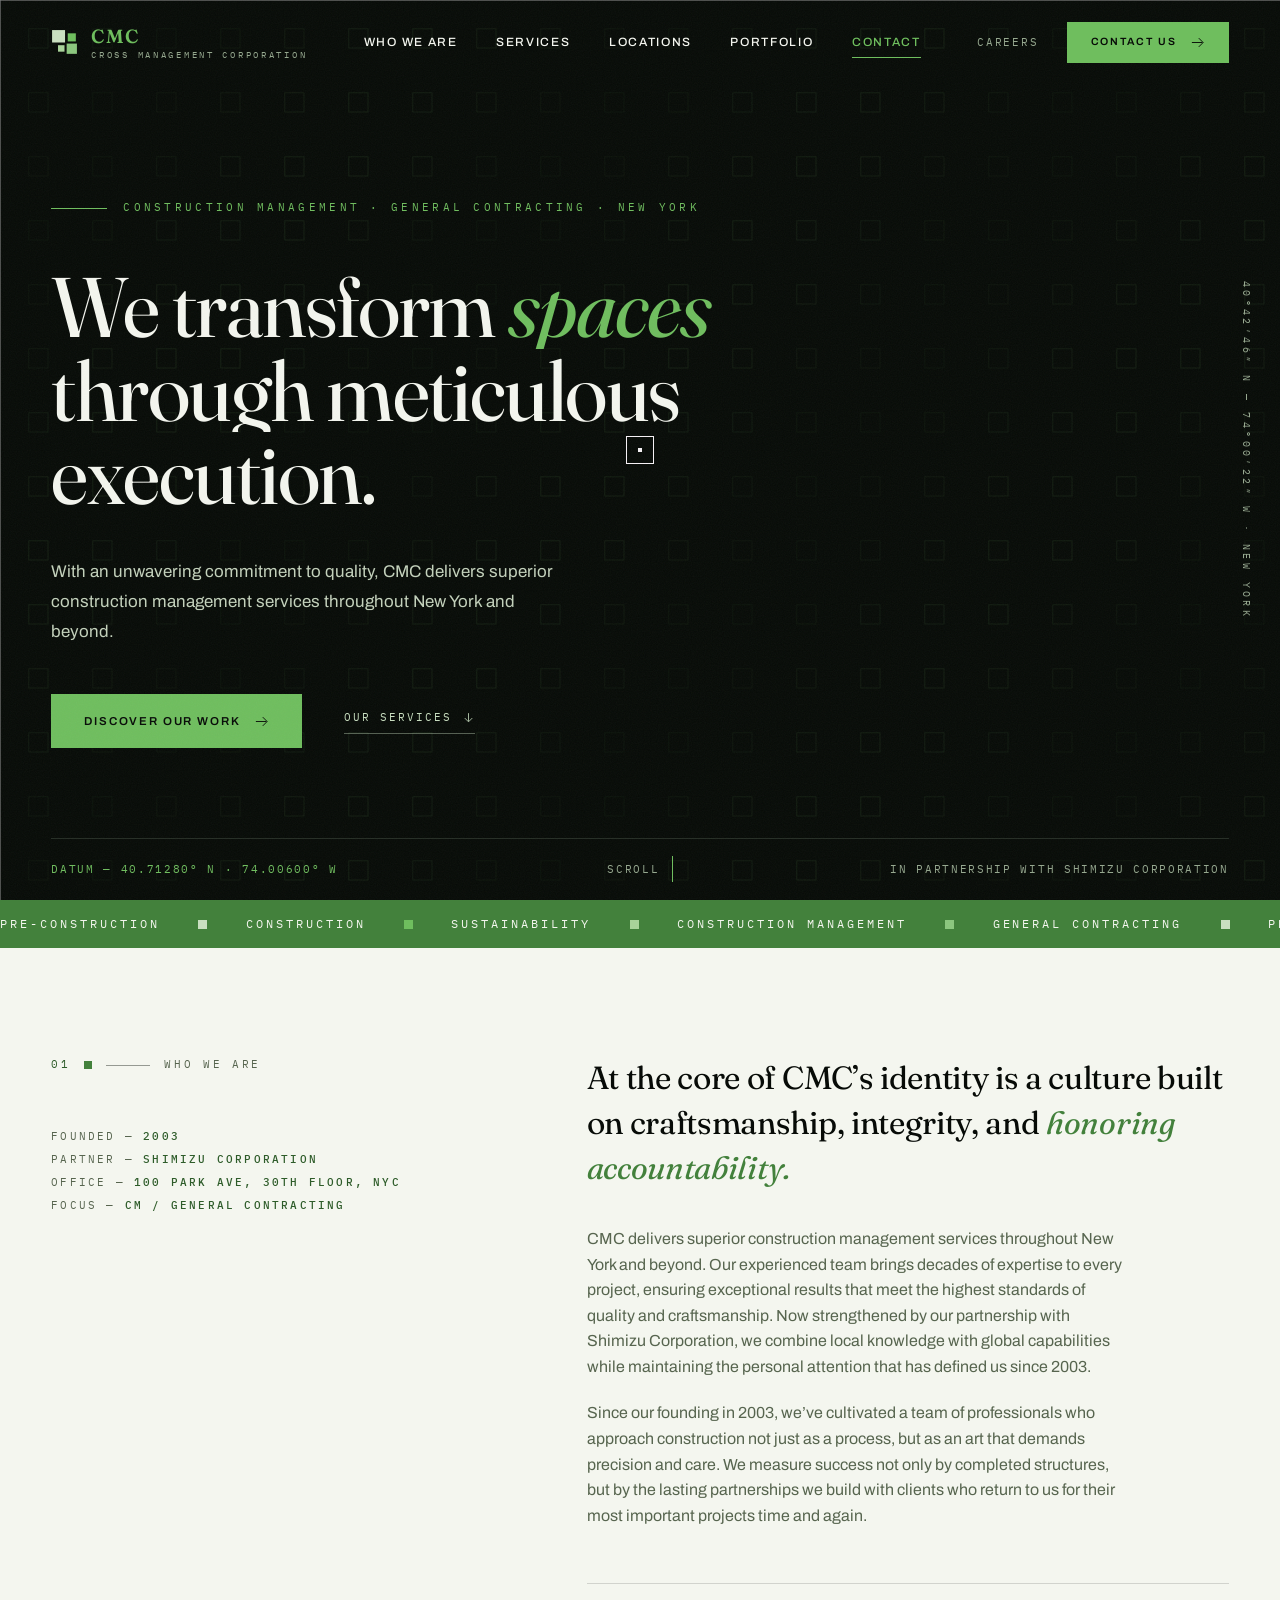
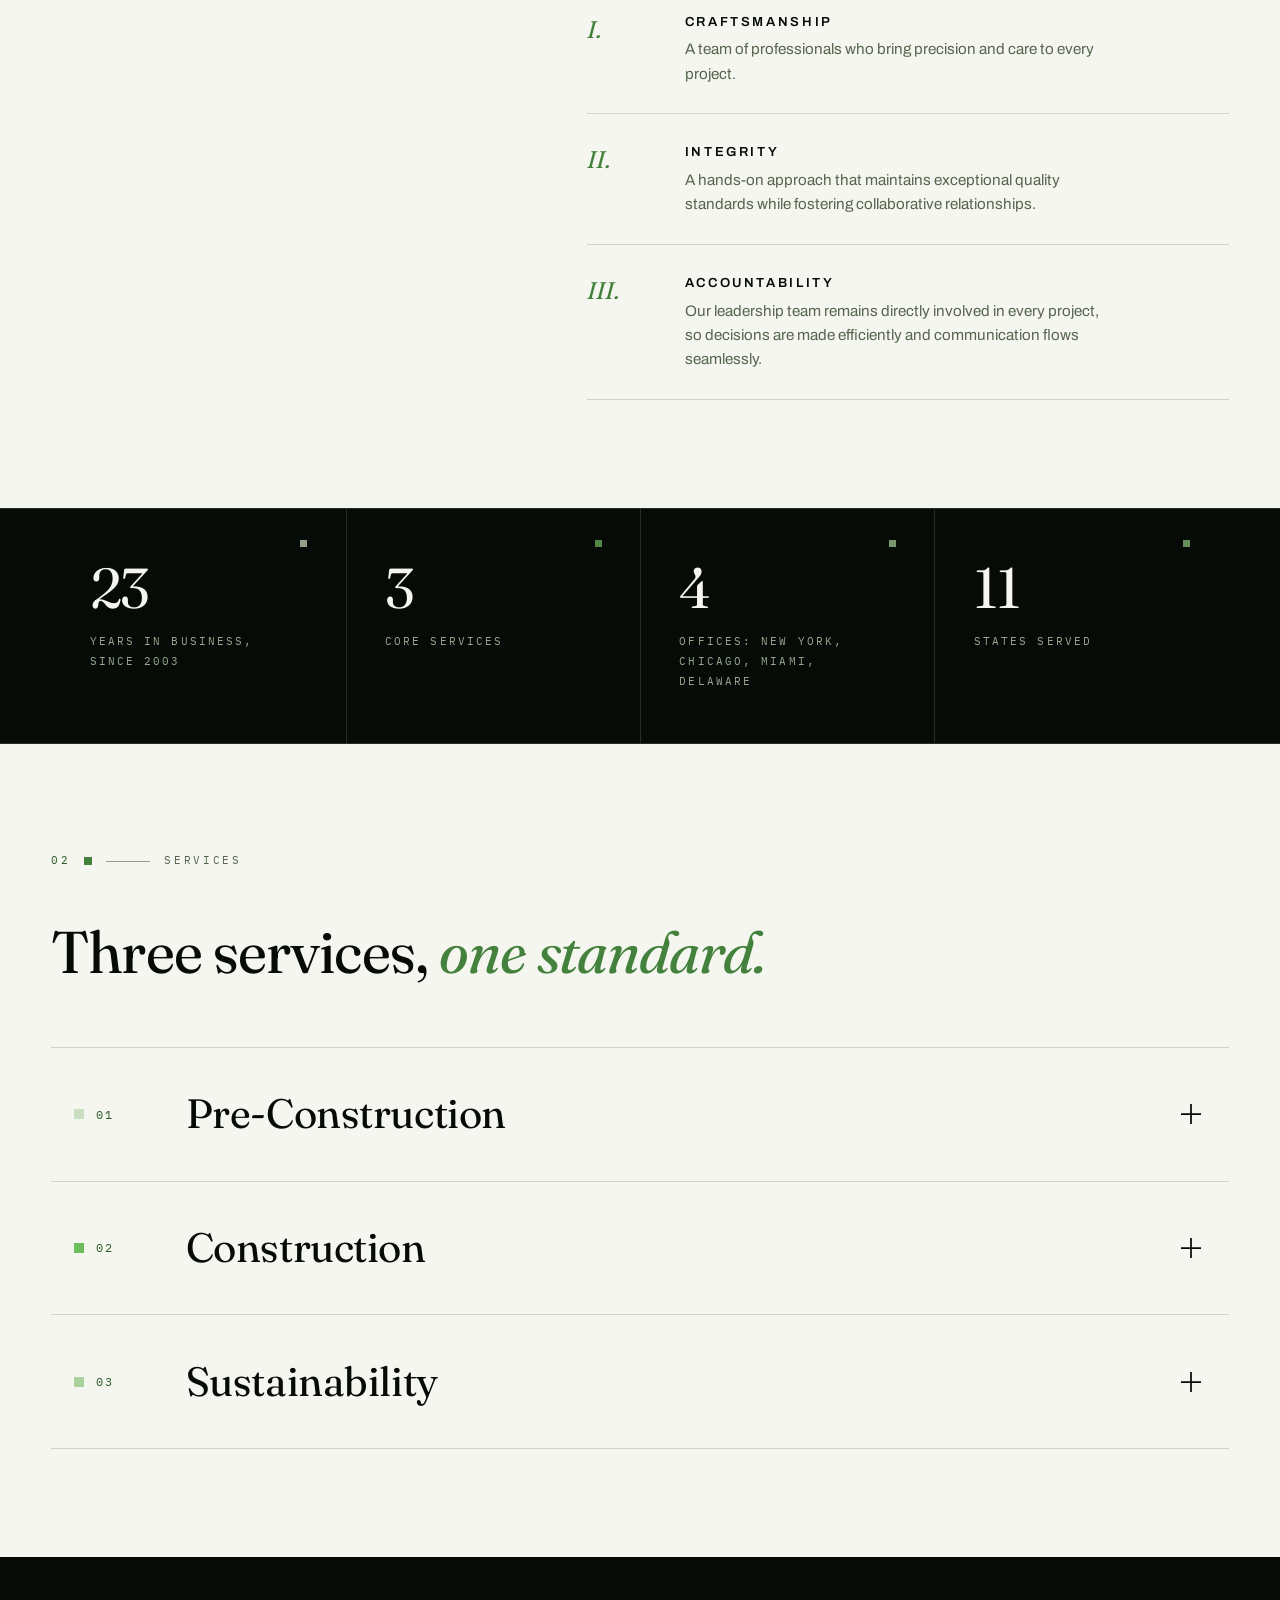
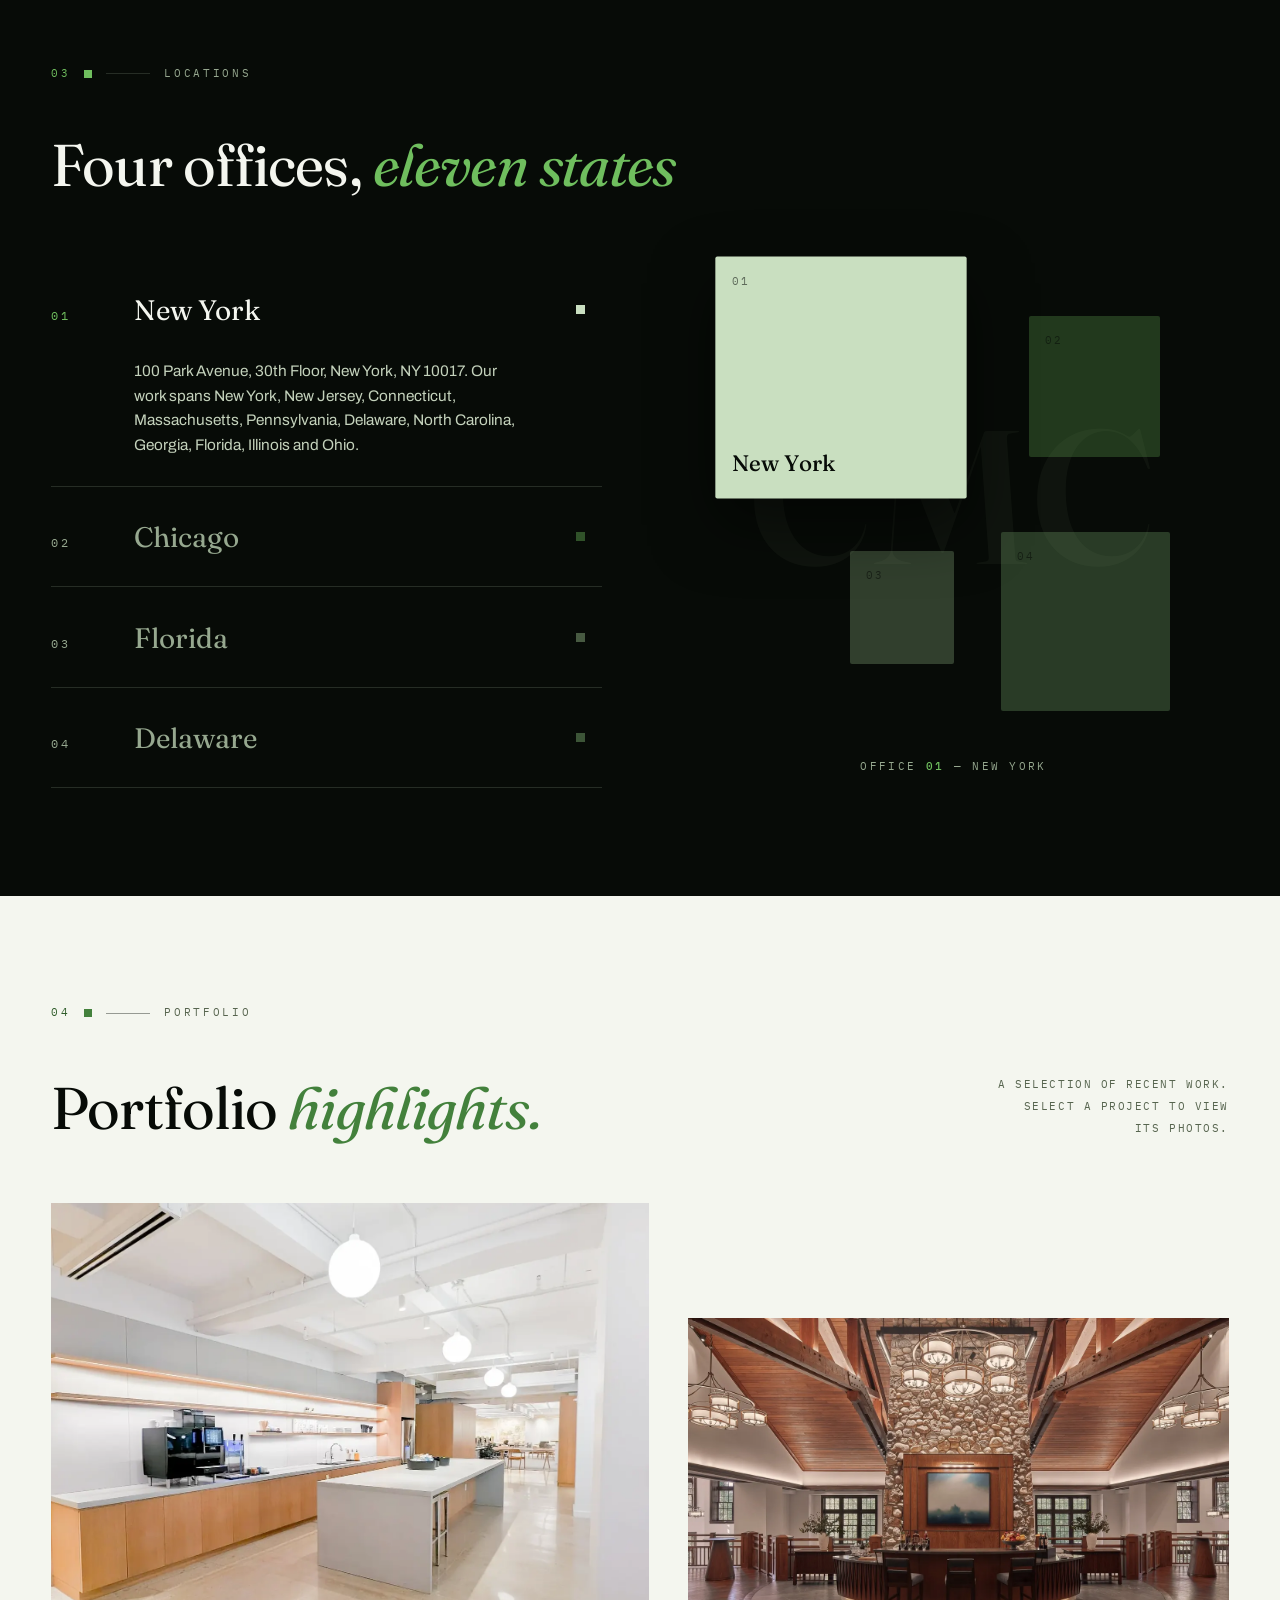
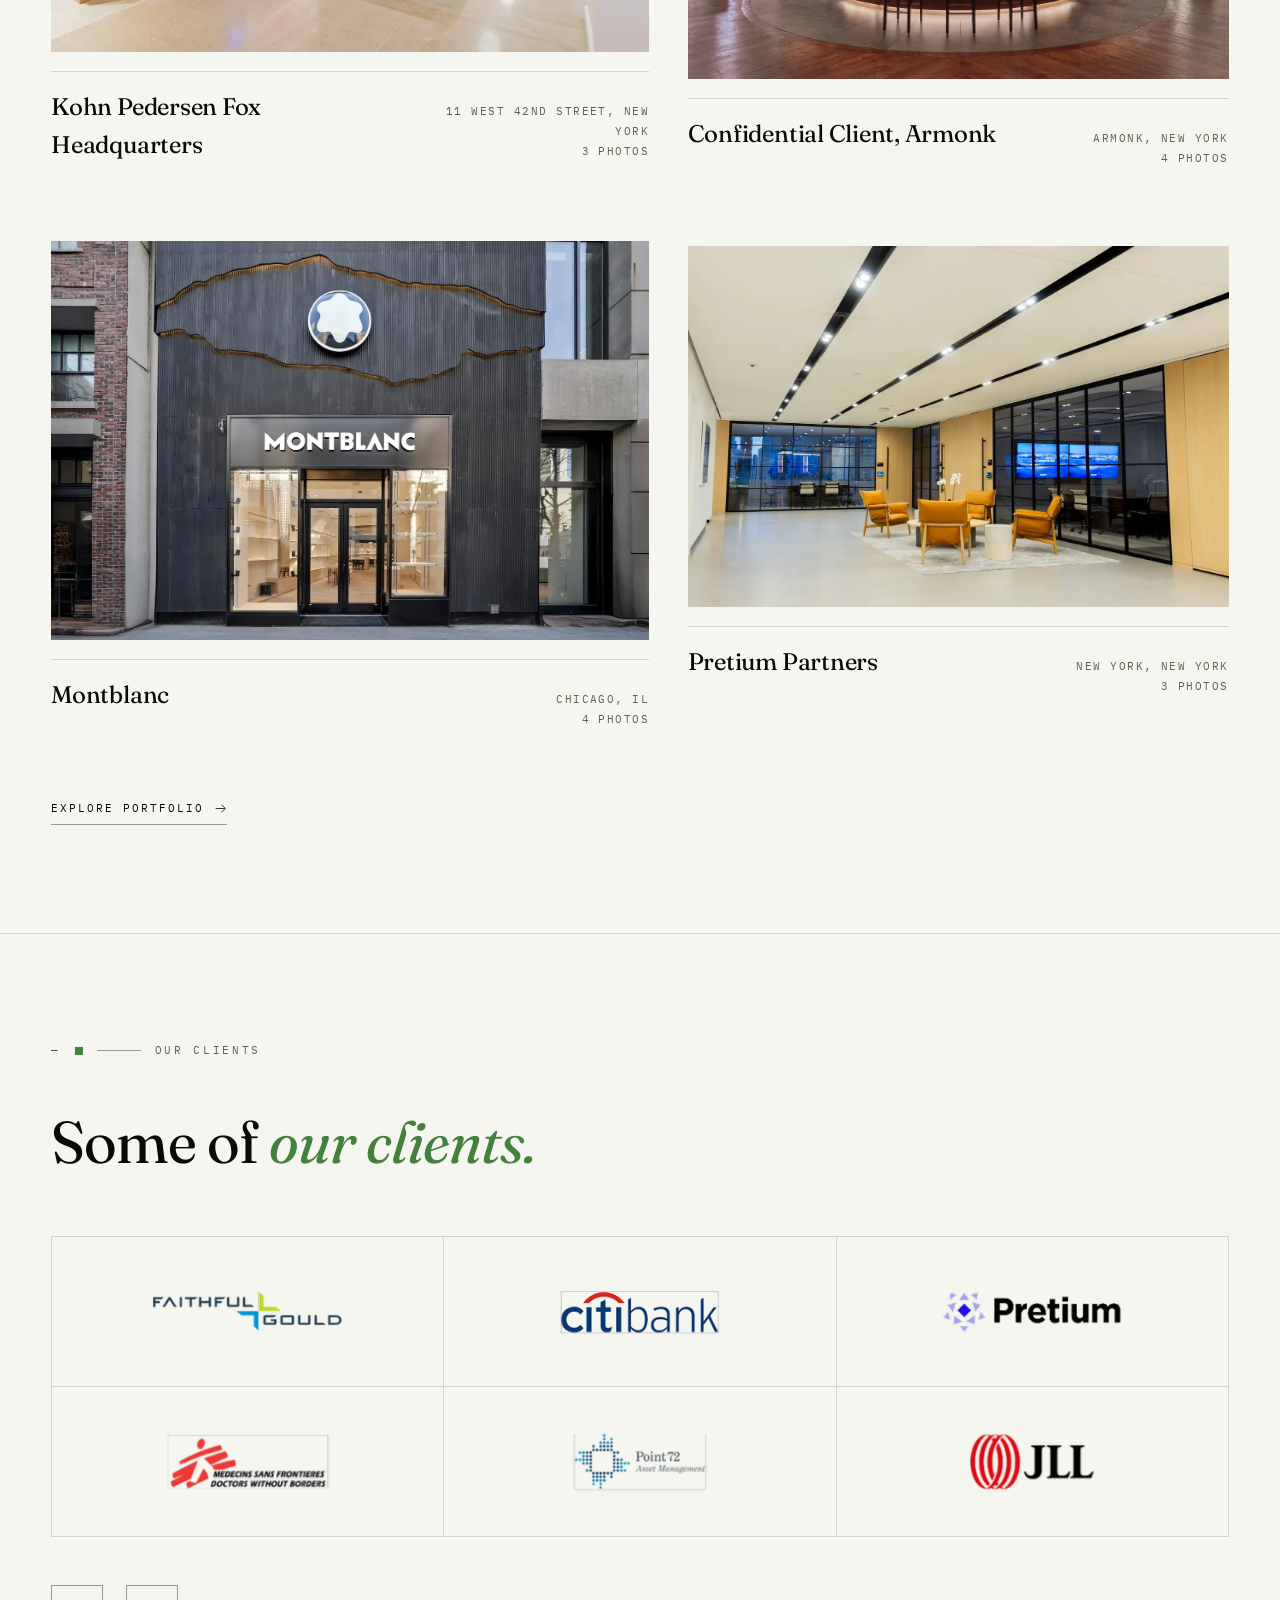
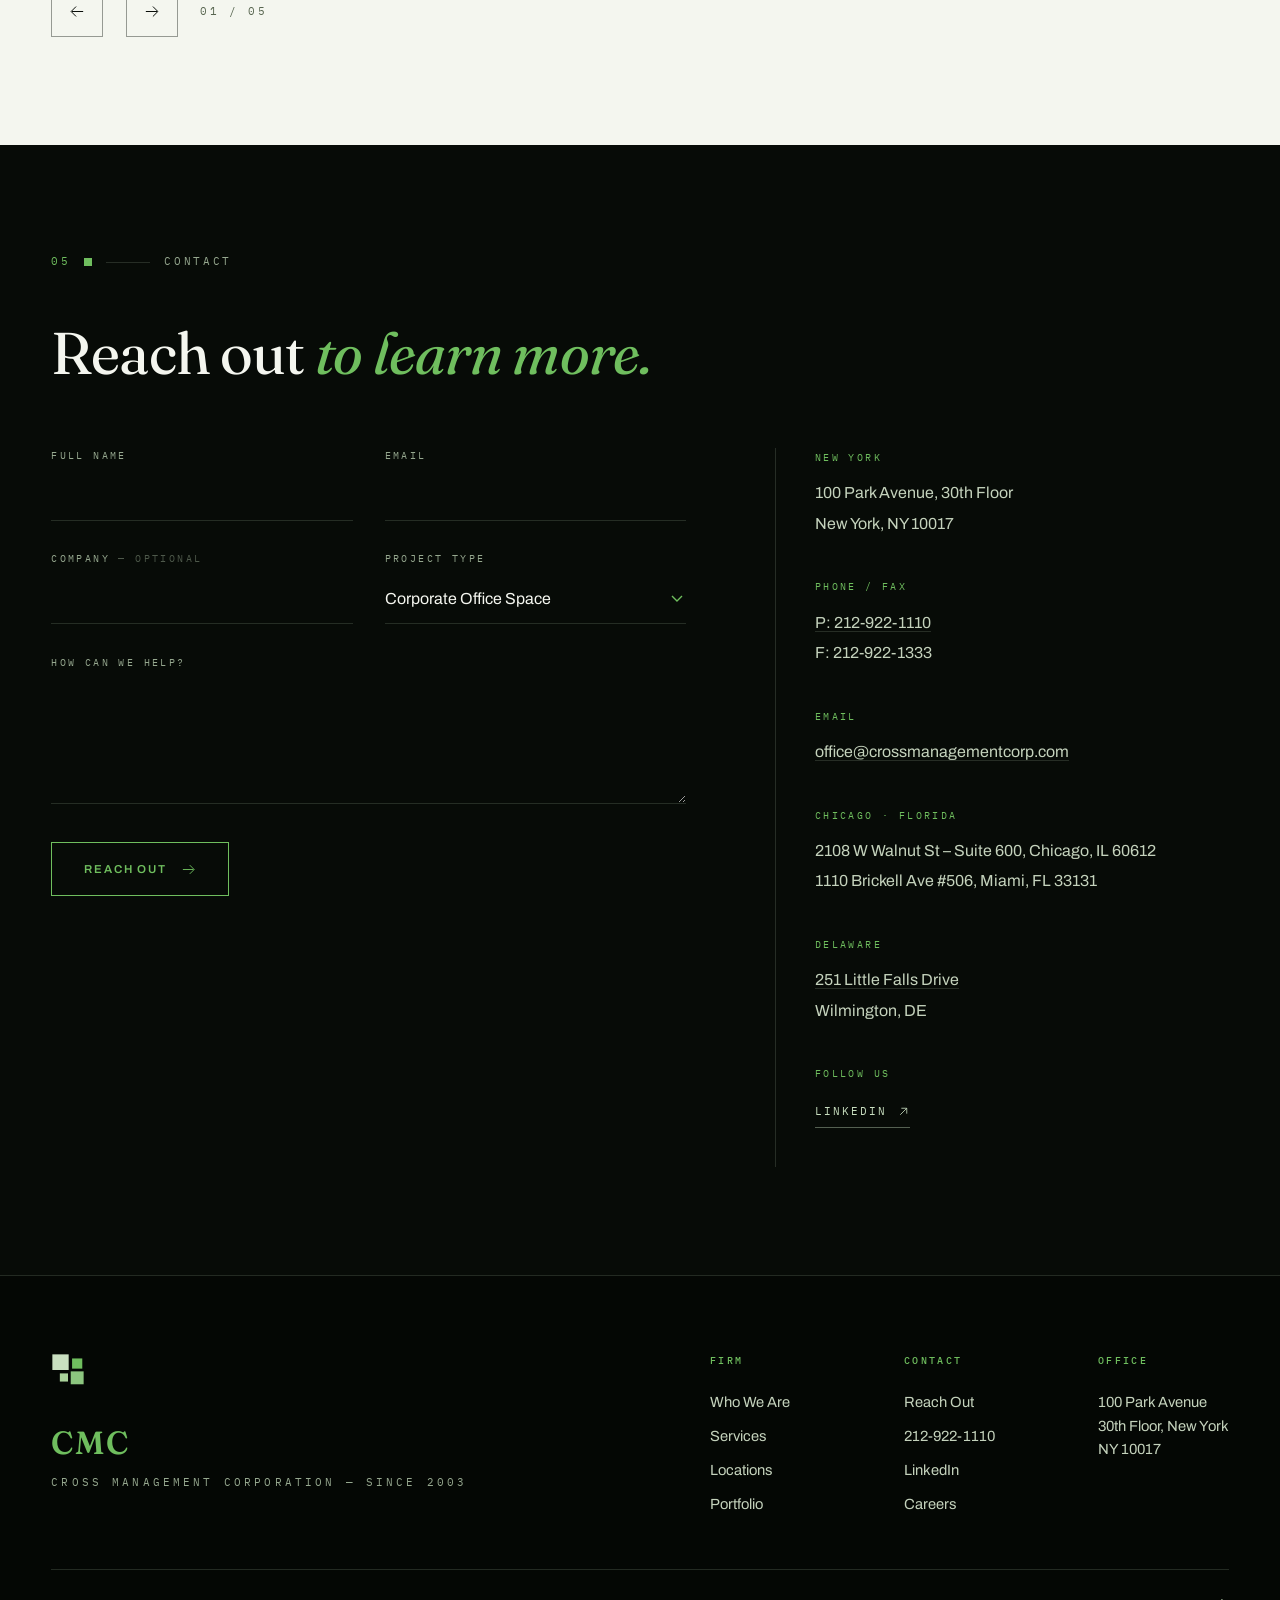
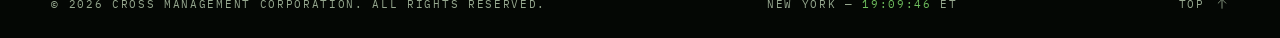
==== commit 9bf2c71c: "Added Delaware Office" ====
--- a/index.html
+++ b/index.html
@@ -119,7 +119,7 @@
     <div class="wrap stats-grid">
       <div class="stat" data-reveal="" style="--sc:#C9DFC0"><div class="v"><span data-since="2003">0</span></div><div class="l">Years in business, since 2003</div></div>
       <div class="stat" data-reveal="" style="--d:.08s;--sc:#6FBE5E"><div class="v"><span data-count="3">0</span></div><div class="l">Core services</div></div>
-      <div class="stat" data-reveal="" style="--d:.16s;--sc:#A9D39A"><div class="v"><span data-count="3">0</span></div><div class="l">Offices: New York, Chicago, Miami</div></div>
+      <div class="stat" data-reveal="" style="--d:.16s;--sc:#A9D39A"><div class="v"><span data-count="4">0</span></div><div class="l">Offices: New York, Chicago, Miami, Delaware</div></div>
       <div class="stat" data-reveal="" style="--d:.24s;--sc:#8CC67F"><div class="v"><span data-count="11">0</span></div><div class="l">States served</div></div>
     </div>
   </div>
@@ -138,7 +138,7 @@
   <section class="section dark" id="method" aria-labelledby="methTitle" style="background:var(--ink)">
     <div class="wrap">
       <div class="sec-label" data-reveal=""><span class="idx">03</span><span class="sq"></span><span class="rule"></span><span>Locations</span></div>
-      <h2 class="title" id="methTitle" data-reveal="" style="margin-bottom:clamp(2.5rem,5vw,4.5rem)">Three offices, <em>eleven states.</em></h2>
+      <h2 class="title" id="methTitle" data-reveal="" style="margin-bottom:clamp(2.5rem,5vw,4.5rem)">Four offices, <em>eleven states</em></h2>
       <div class="method-grid">
         <div id="phaseList" data-reveal=""></div>
         <div class="cluster-wrap" data-reveal="" style="--d:.15s">
@@ -229,6 +229,7 @@
           <div class="c-block"><p class="cl">Phone / Fax</p><p><a href="tel:+12129221110">P: 212-922-1110</a><br>F: 212-922-1333</p></div>
           <div class="c-block"><p class="cl">Email</p><p><a href="mailto:office@crossmanagementcorp.com">office@crossmanagementcorp.com</a></p></div>
           <div class="c-block"><p class="cl">Chicago · Florida</p><p>2108 W Walnut St – Suite 600, Chicago, IL 60612<br>1110 Brickell Ave #506, Miami, FL 33131</p></div>
+          <div class="c-block"><p class="cl">Delaware</p><p><a href="https://www.google.com/42" target="_blank" rel="noopener">251 Little Falls Drive</a><br>Wilmington, DE</p></div>
           <div class="c-block"><p class="cl">Follow us</p><p><a class="tlink on-dark" href="https://www.linkedin.com/company/cross-management-corporation/" target="_blank" rel="noopener">LinkedIn
             <svg viewBox="0 0 24 24" fill="none" stroke="currentColor" stroke-width="1.5"><path d="M6 18L18 6M8 6h10v10"></path></svg>
           </a></p></div>
--- a/assets/css/site.css
+++ b/assets/css/site.css
@@ -383,7 +383,7 @@
 .ch{position:fixed;z-index:95;pointer-events:none;mix-blend-mode:difference;background:rgba(255,255,255,.3)}
 #chX{left:0;right:0;height:1px;top:0}
 #chY{top:0;bottom:0;width:1px;left:0}
-#cursor{position:fixed;top:0;left:0;z-index:99;pointer-events:none;mix-blend-mode:difference;
+#cursor{position:fixed;top:0;left:0;z-index:101;pointer-events:none;mix-blend-mode:difference;
   width:28px;height:28px;margin:-14px 0 0 -14px;border:1.5px solid #fff;
   transition:transform .35s var(--e)}
 #cursor::after{content:"";position:absolute;left:50%;top:50%;width:4px;height:4px;
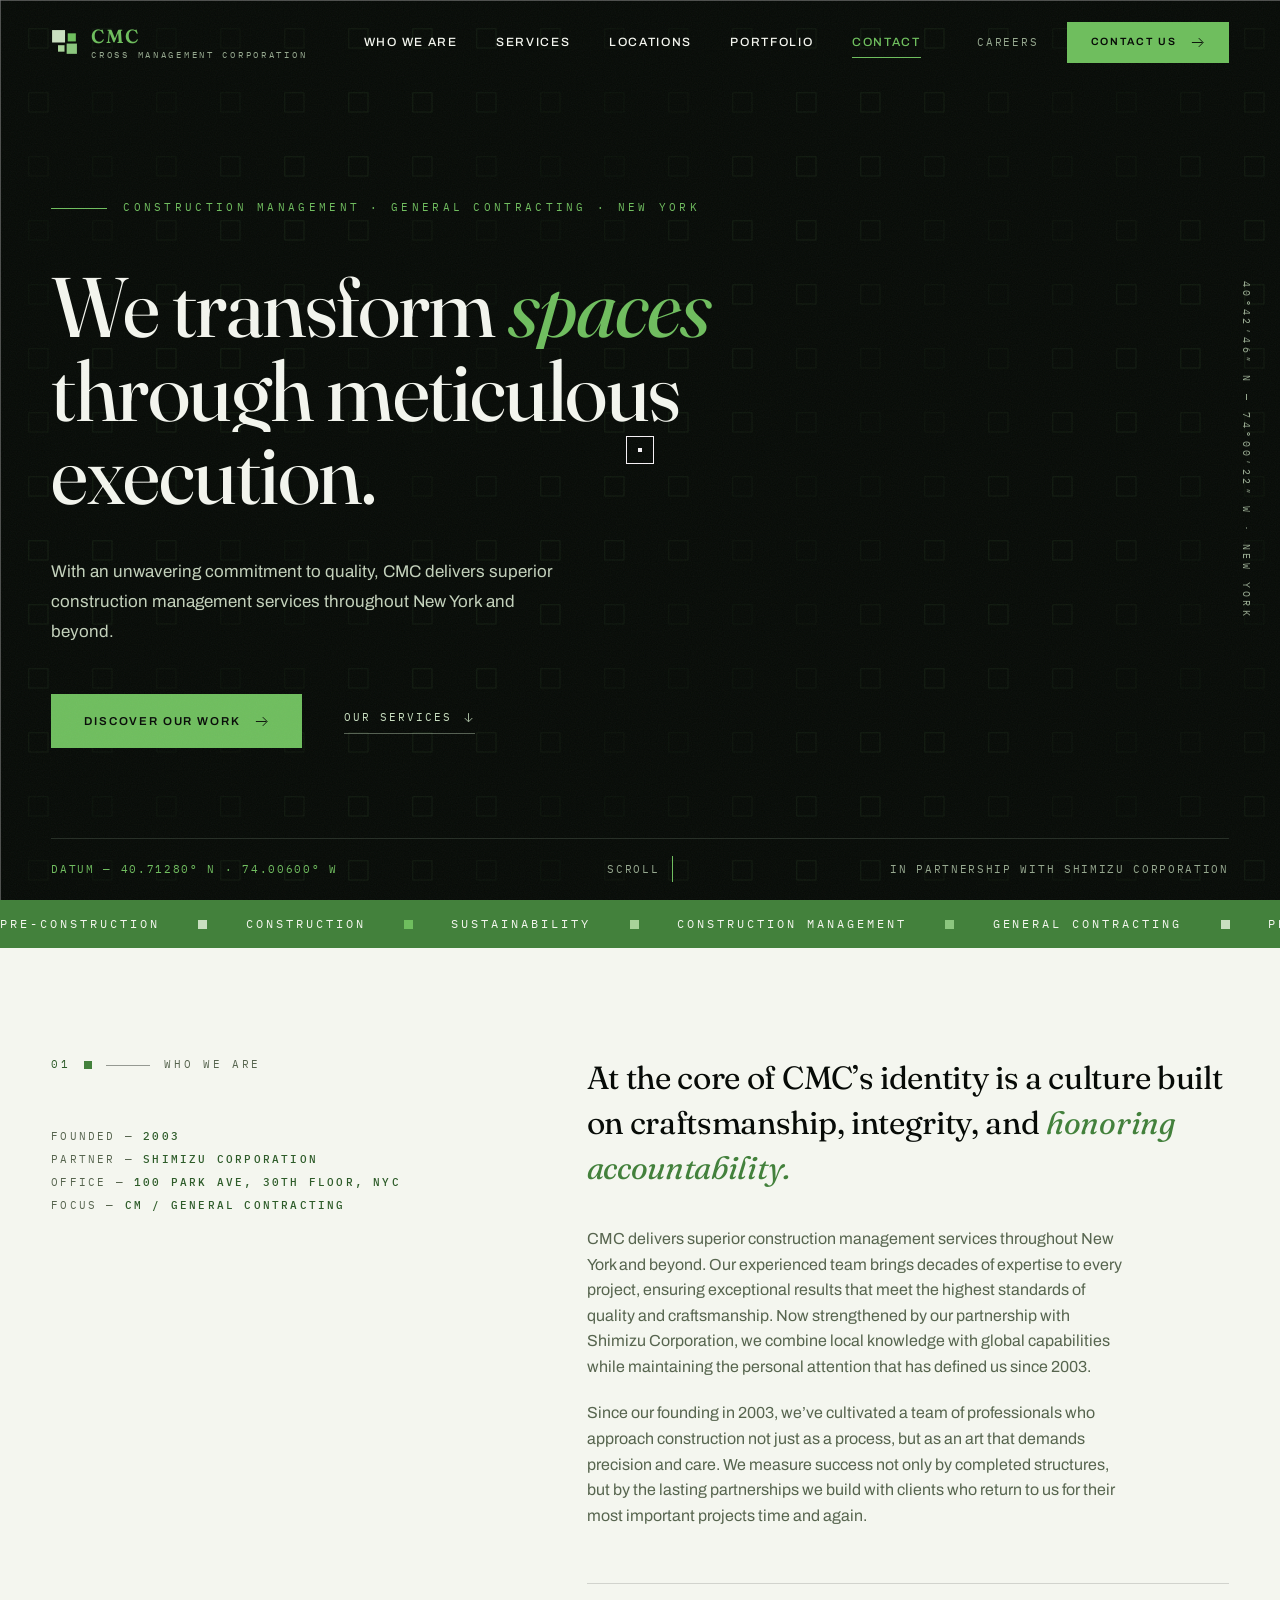
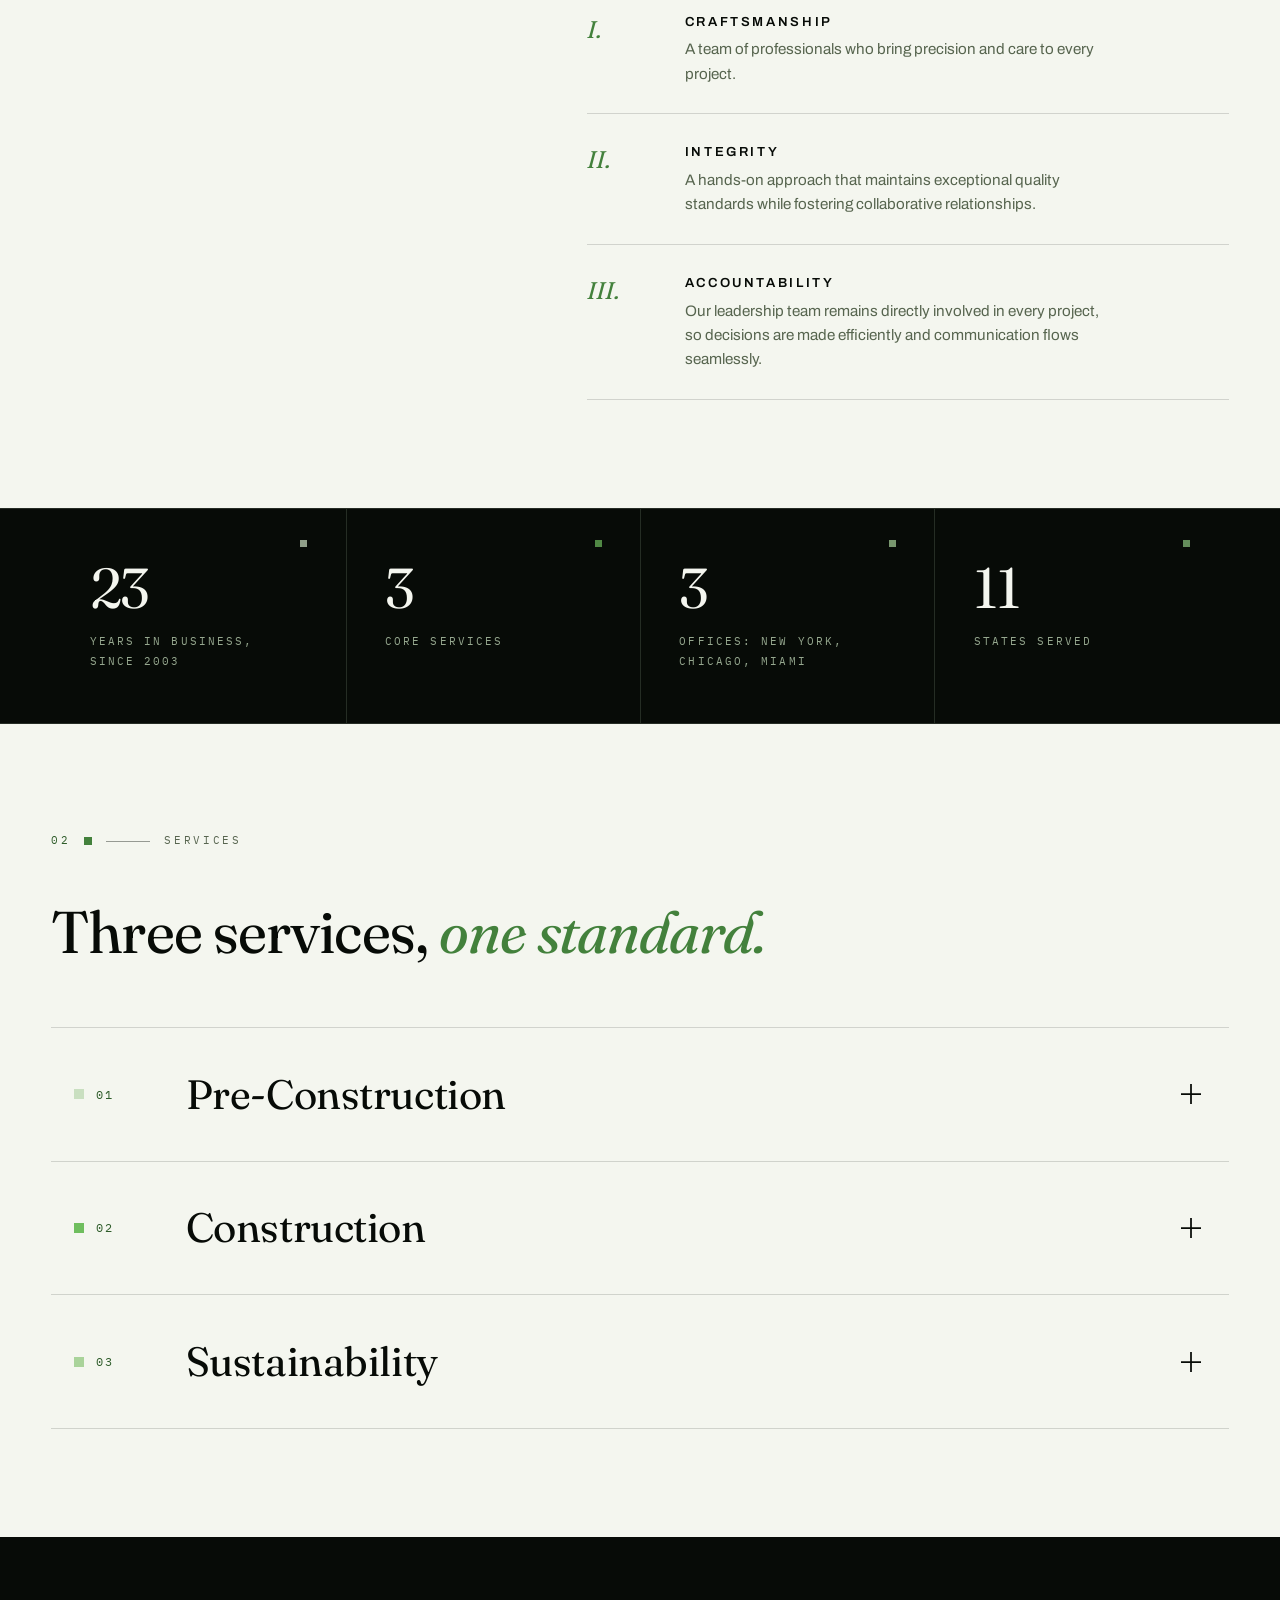
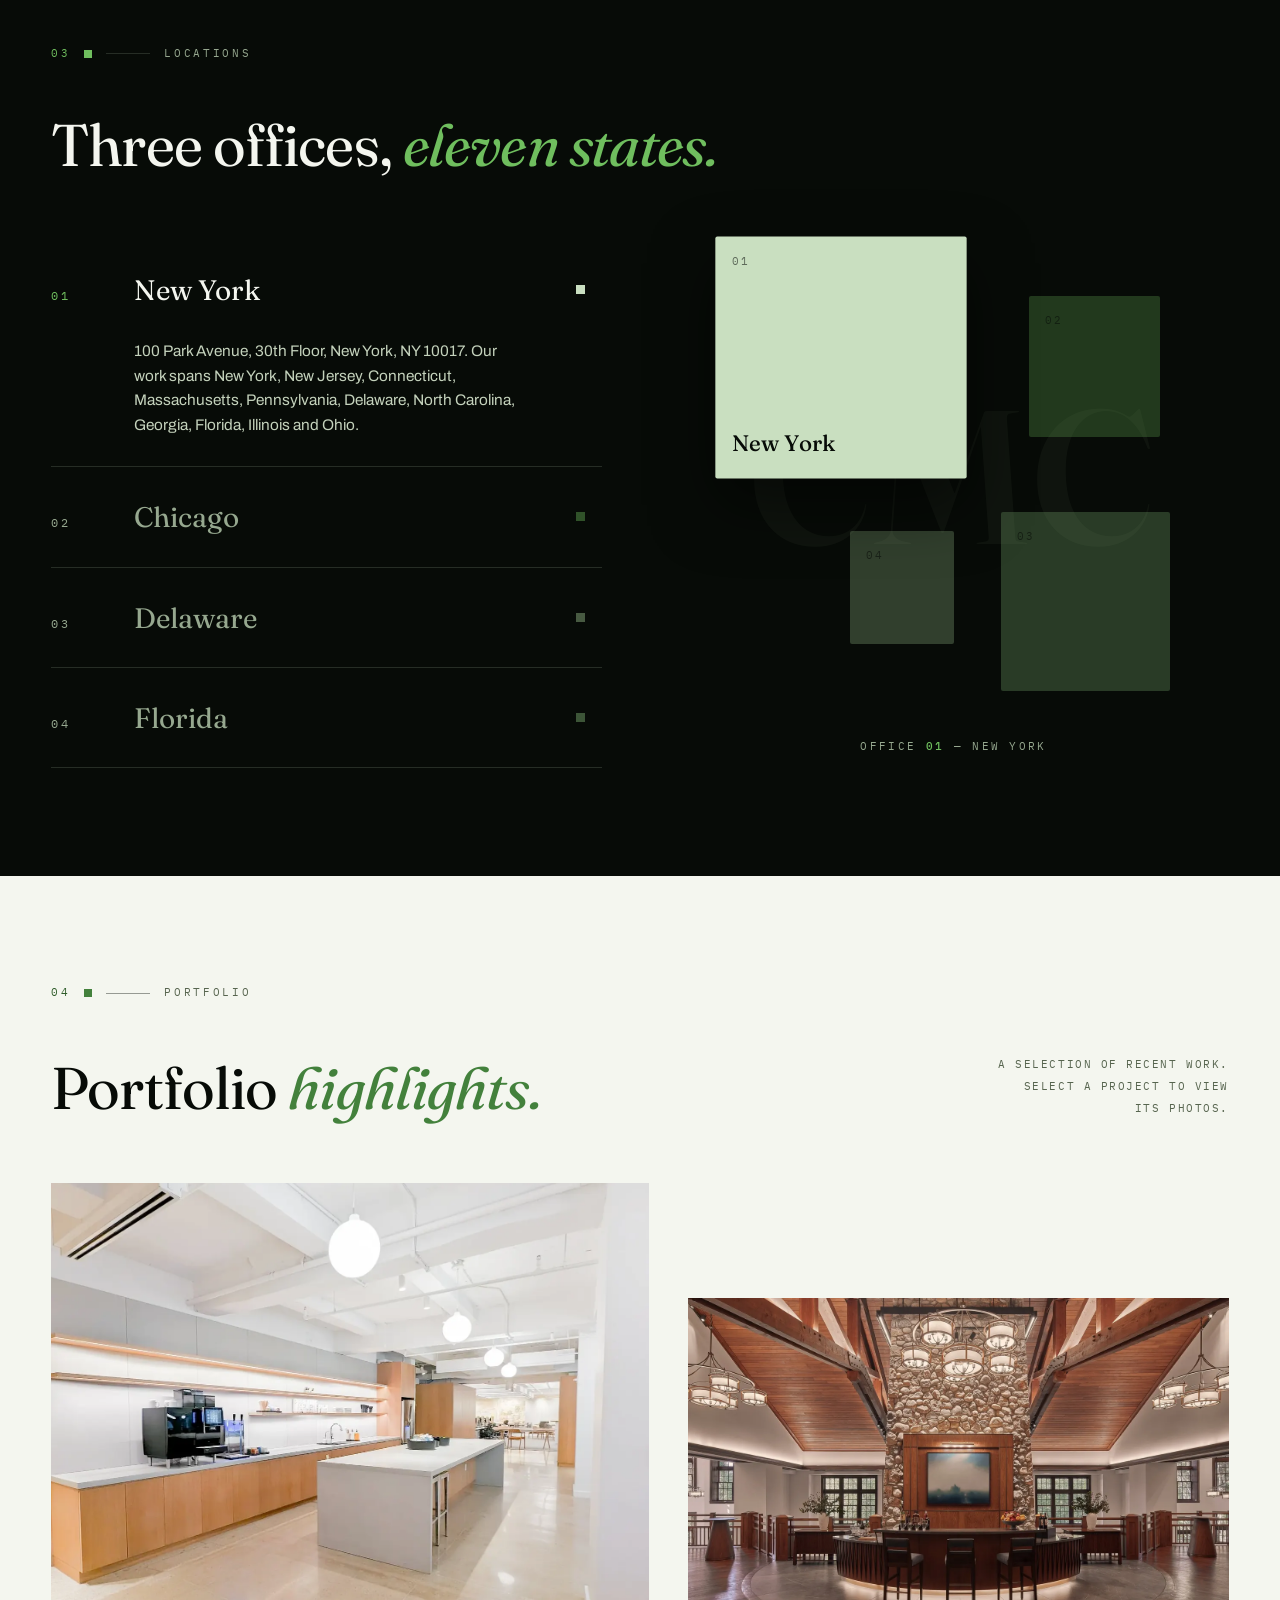
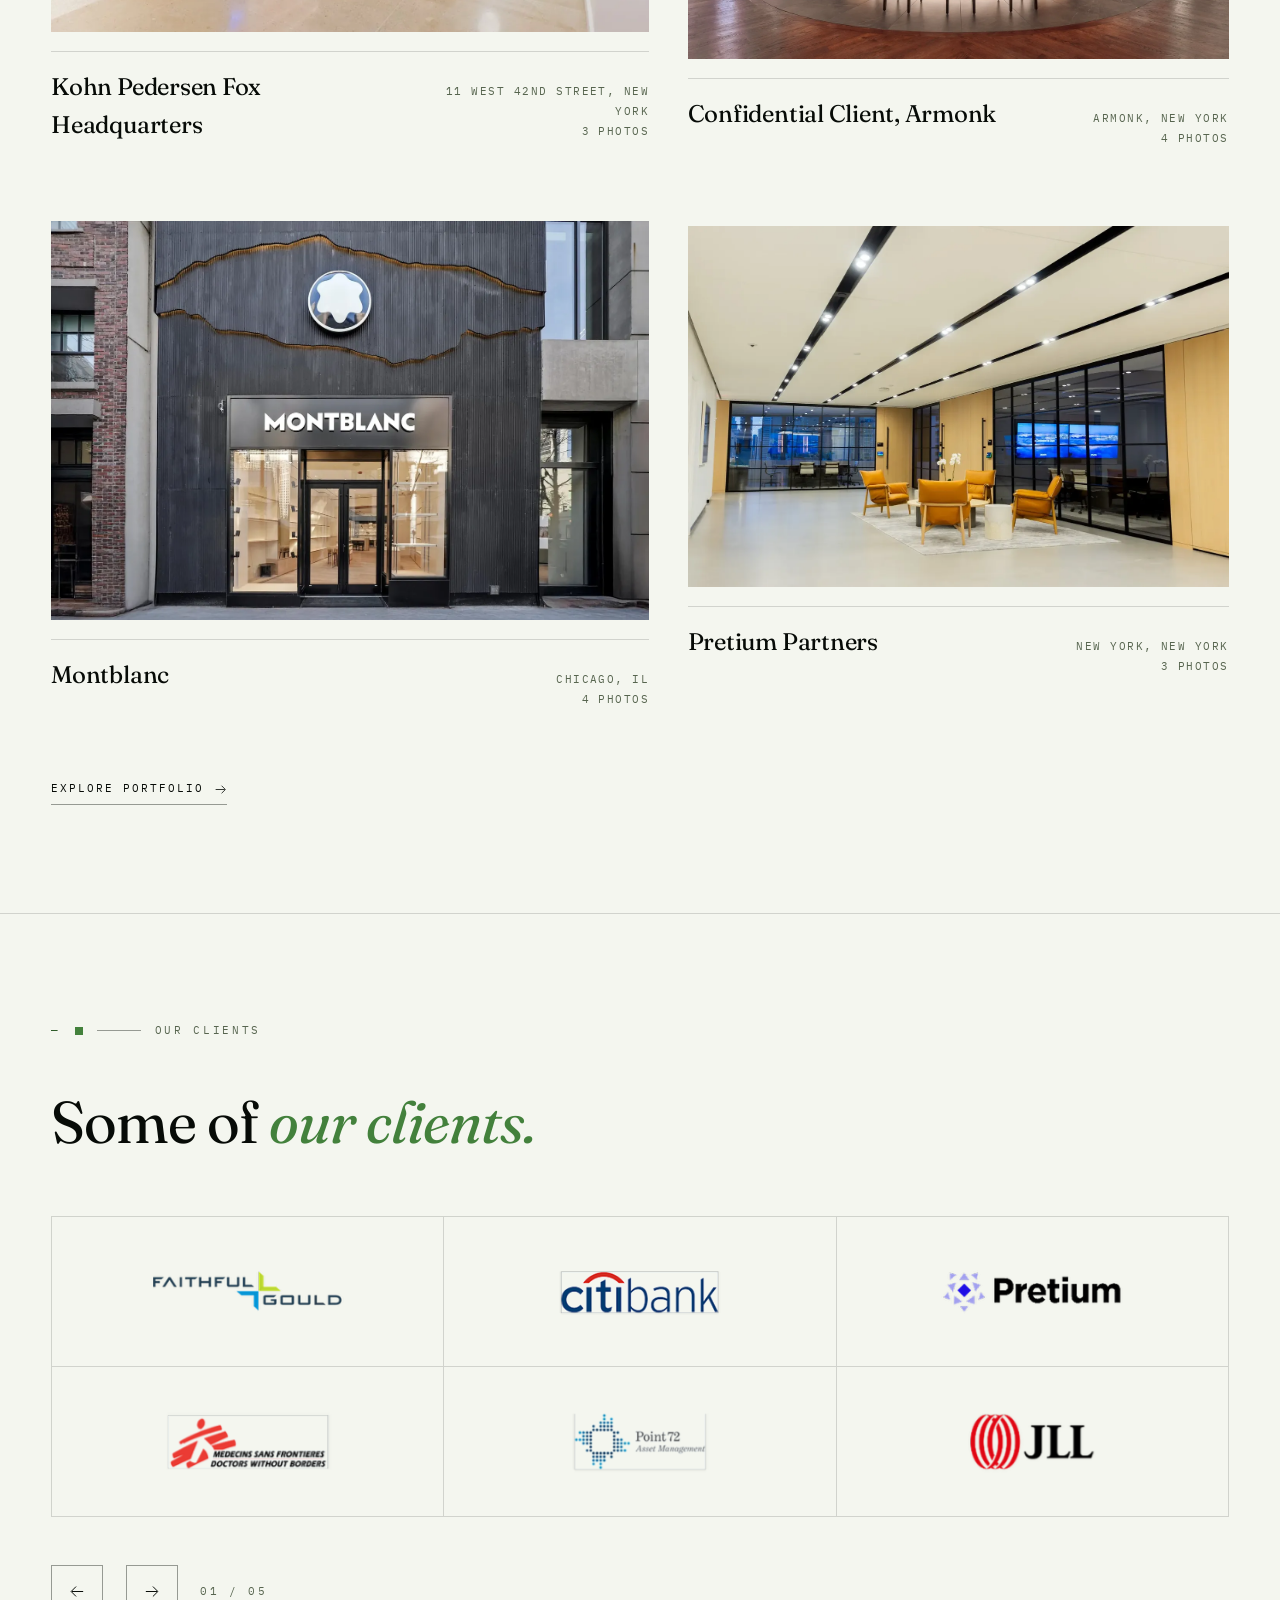
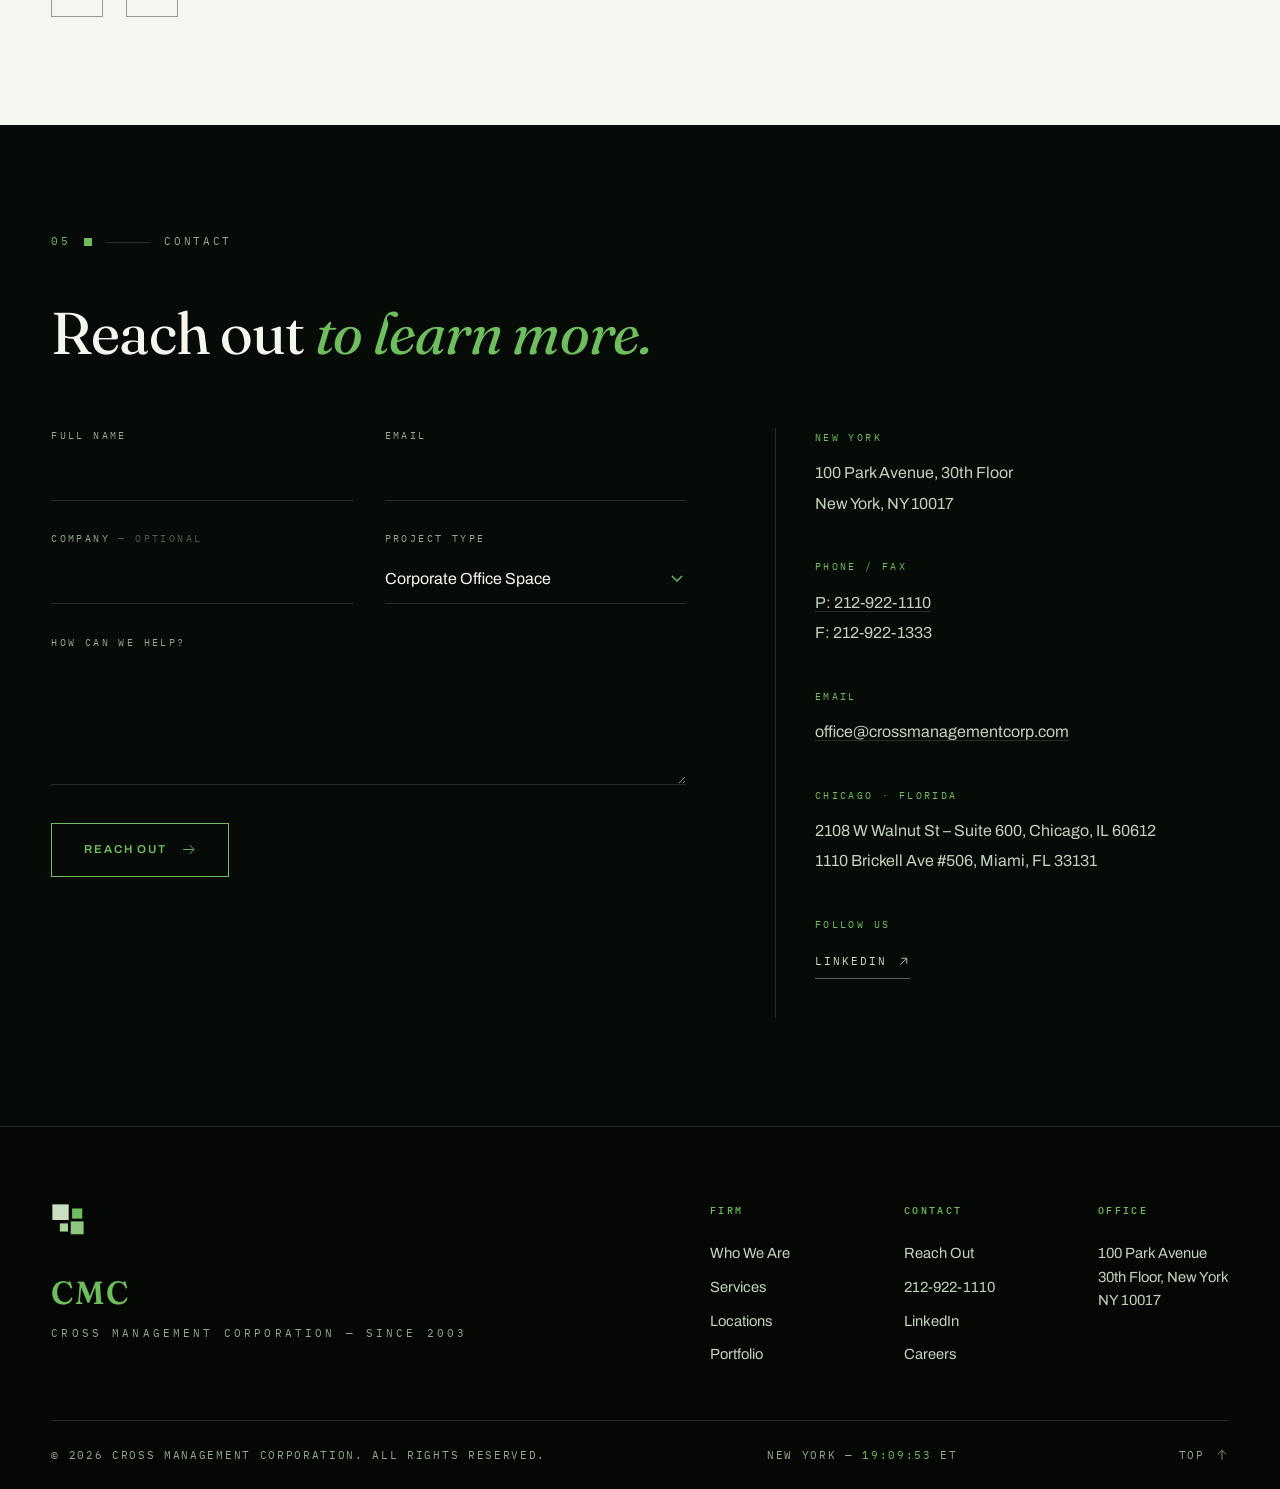
==== commit e2751178: "Added Delaware Office" ====
--- a/index.html
+++ b/index.html
@@ -119,7 +119,7 @@
     <div class="wrap stats-grid">
       <div class="stat" data-reveal="" style="--sc:#C9DFC0"><div class="v"><span data-since="2003">0</span></div><div class="l">Years in business, since 2003</div></div>
       <div class="stat" data-reveal="" style="--d:.08s;--sc:#6FBE5E"><div class="v"><span data-count="3">0</span></div><div class="l">Core services</div></div>
-      <div class="stat" data-reveal="" style="--d:.16s;--sc:#A9D39A"><div class="v"><span data-count="4">0</span></div><div class="l">Offices: New York, Chicago, Miami, Delaware</div></div>
+      <div class="stat" data-reveal="" style="--d:.16s;--sc:#A9D39A"><div class="v"><span data-count="3">0</span></div><div class="l">Offices: New York, Chicago, Miami</div></div>
       <div class="stat" data-reveal="" style="--d:.24s;--sc:#8CC67F"><div class="v"><span data-count="11">0</span></div><div class="l">States served</div></div>
     </div>
   </div>
@@ -138,7 +138,7 @@
   <section class="section dark" id="method" aria-labelledby="methTitle" style="background:var(--ink)">
     <div class="wrap">
       <div class="sec-label" data-reveal=""><span class="idx">03</span><span class="sq"></span><span class="rule"></span><span>Locations</span></div>
-      <h2 class="title" id="methTitle" data-reveal="" style="margin-bottom:clamp(2.5rem,5vw,4.5rem)">Four offices, <em>eleven states</em></h2>
+      <h2 class="title" id="methTitle" data-reveal="" style="margin-bottom:clamp(2.5rem,5vw,4.5rem)">Three offices, <em>eleven states.</em></h2>
       <div class="method-grid">
         <div id="phaseList" data-reveal=""></div>
         <div class="cluster-wrap" data-reveal="" style="--d:.15s">
@@ -229,7 +229,6 @@
           <div class="c-block"><p class="cl">Phone / Fax</p><p><a href="tel:+12129221110">P: 212-922-1110</a><br>F: 212-922-1333</p></div>
           <div class="c-block"><p class="cl">Email</p><p><a href="mailto:office@crossmanagementcorp.com">office@crossmanagementcorp.com</a></p></div>
           <div class="c-block"><p class="cl">Chicago · Florida</p><p>2108 W Walnut St – Suite 600, Chicago, IL 60612<br>1110 Brickell Ave #506, Miami, FL 33131</p></div>
-          <div class="c-block"><p class="cl">Delaware</p><p><a href="https://www.google.com/42" target="_blank" rel="noopener">251 Little Falls Drive</a><br>Wilmington, DE</p></div>
           <div class="c-block"><p class="cl">Follow us</p><p><a class="tlink on-dark" href="https://www.linkedin.com/company/cross-management-corporation/" target="_blank" rel="noopener">LinkedIn
             <svg viewBox="0 0 24 24" fill="none" stroke="currentColor" stroke-width="1.5"><path d="M6 18L18 6M8 6h10v10"></path></svg>
           </a></p></div>
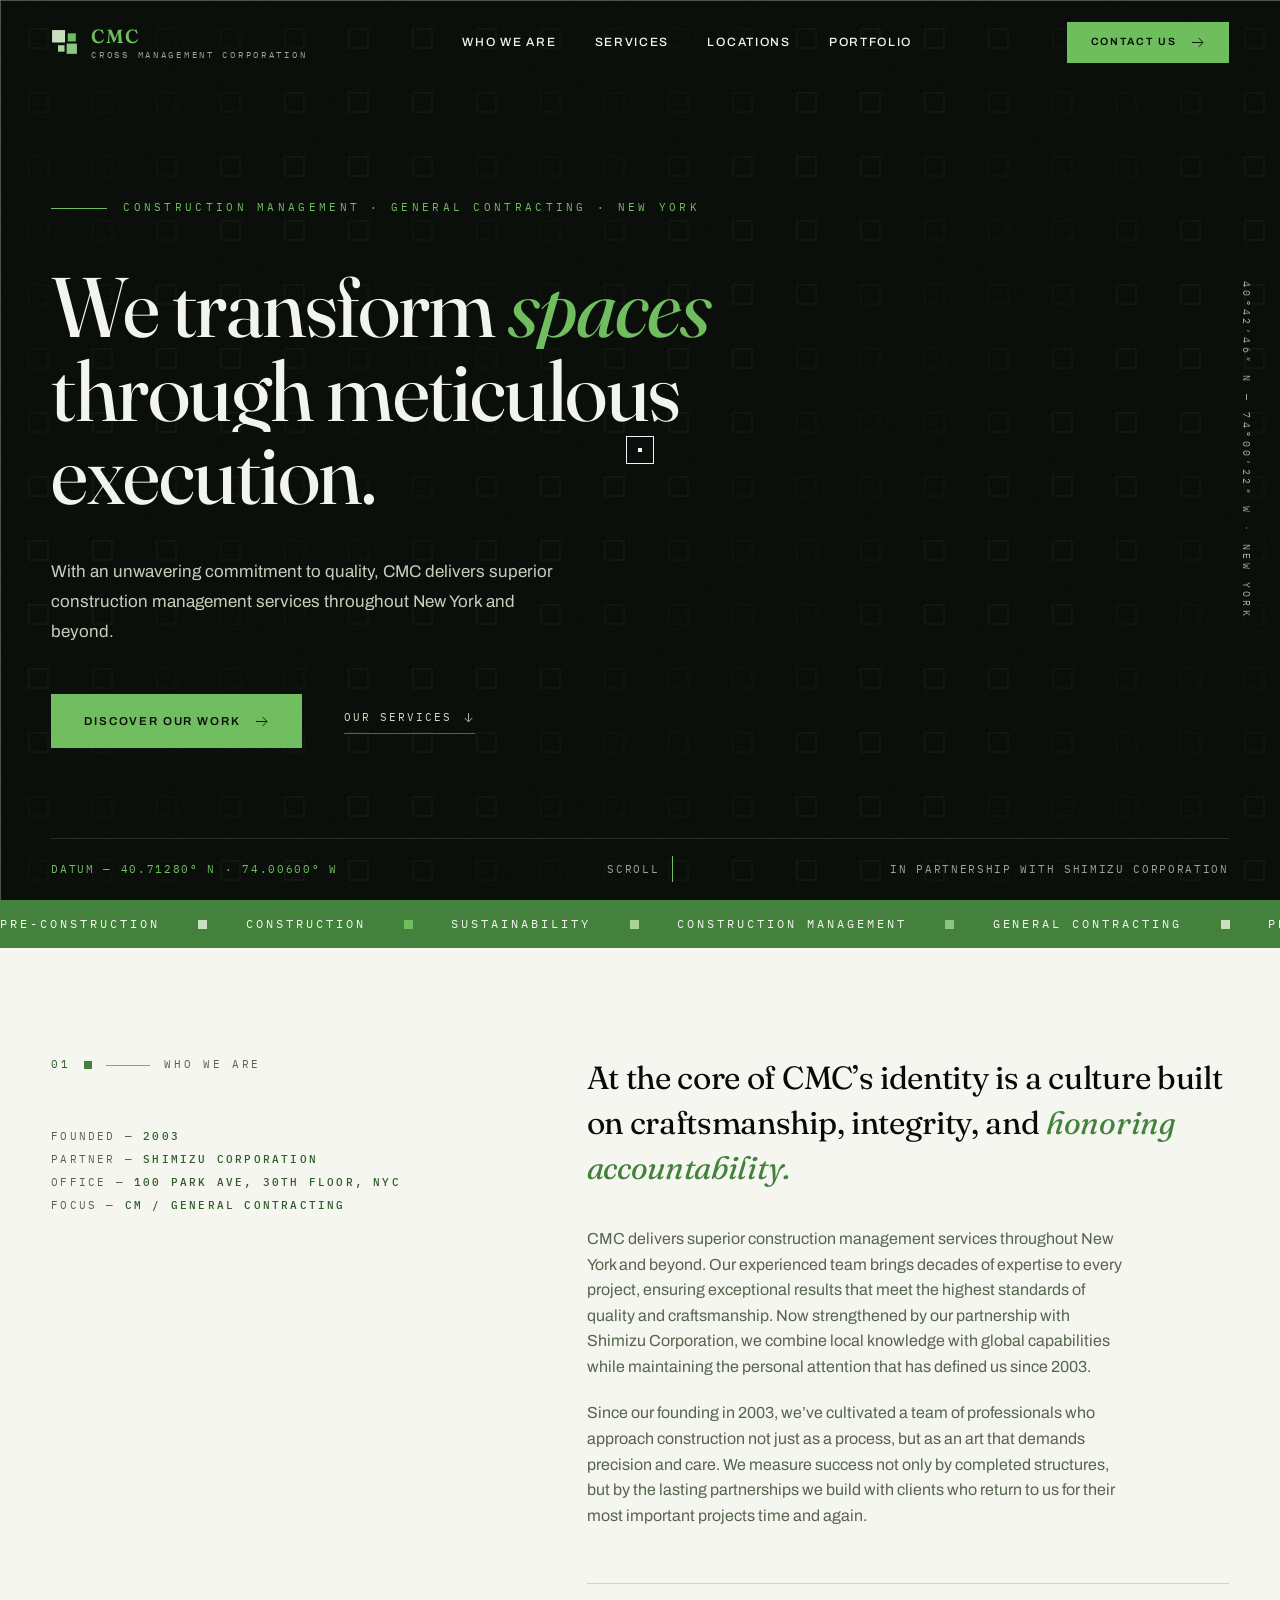
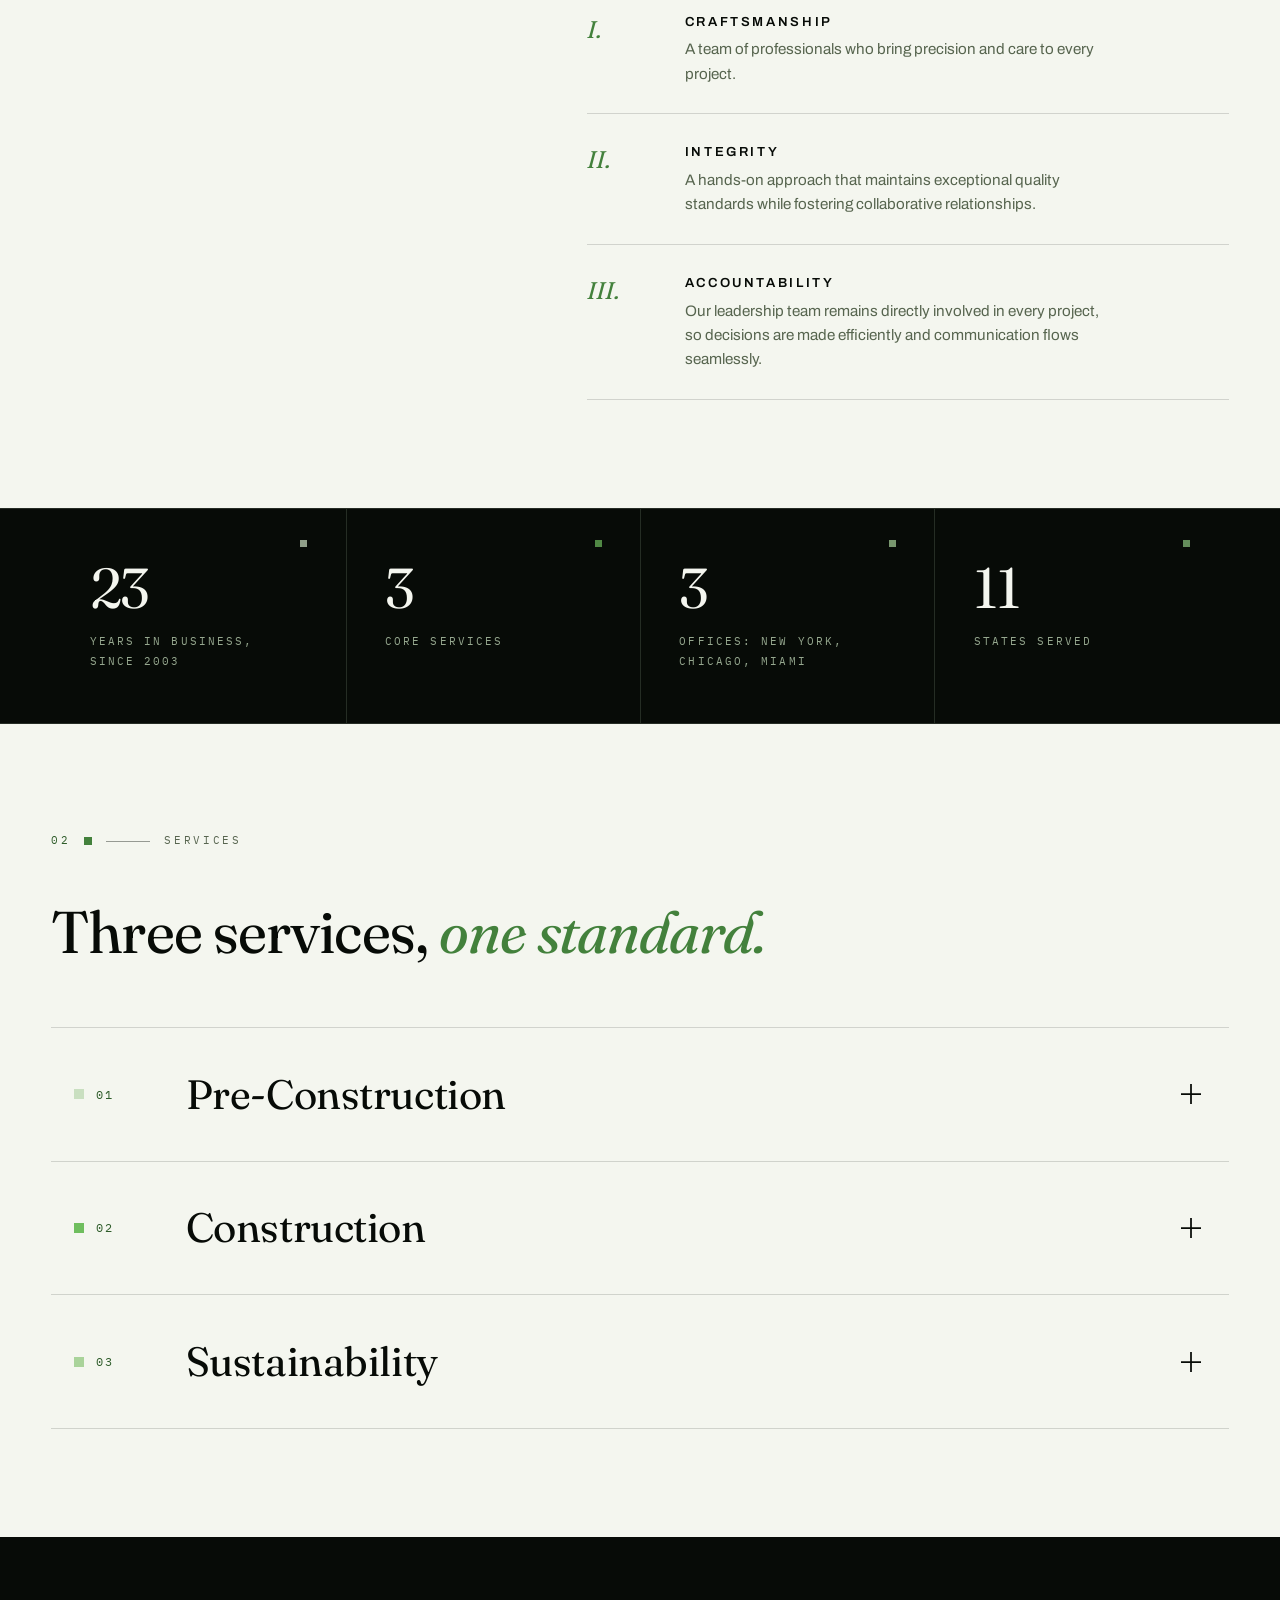
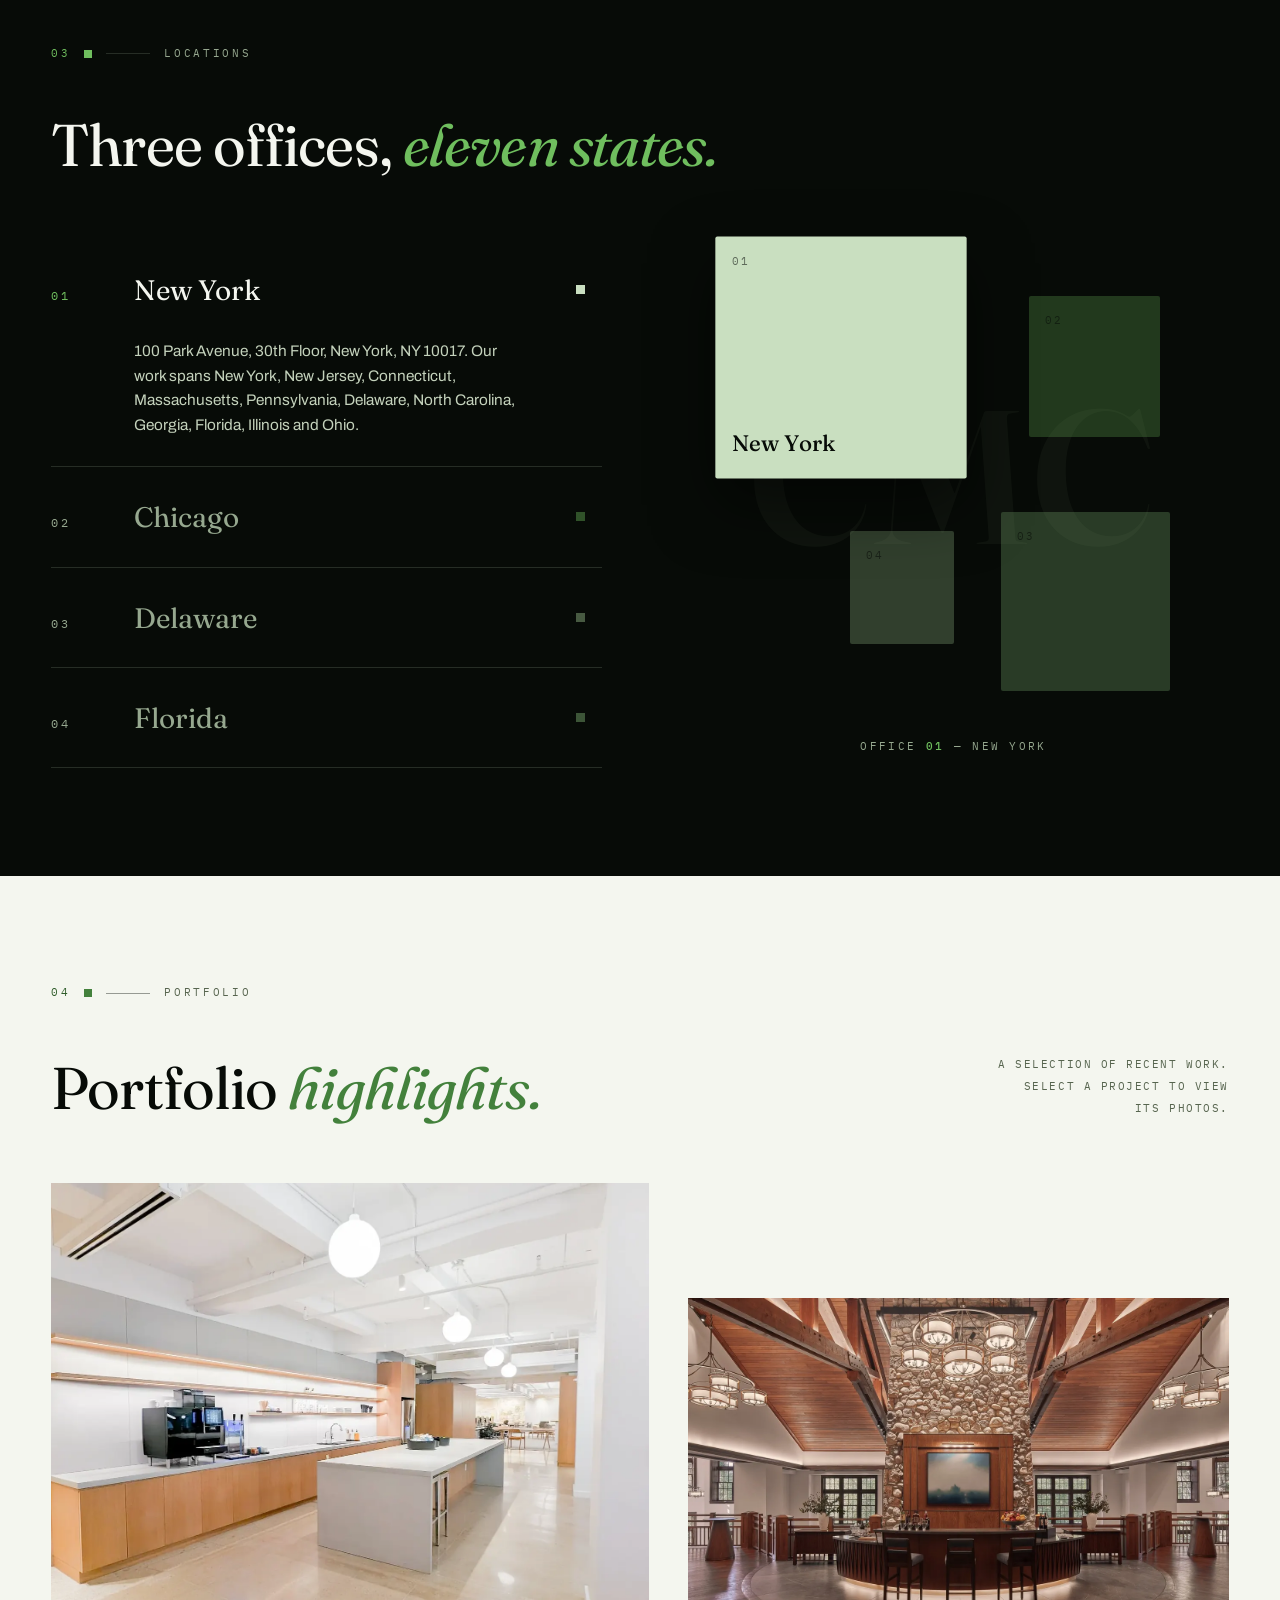
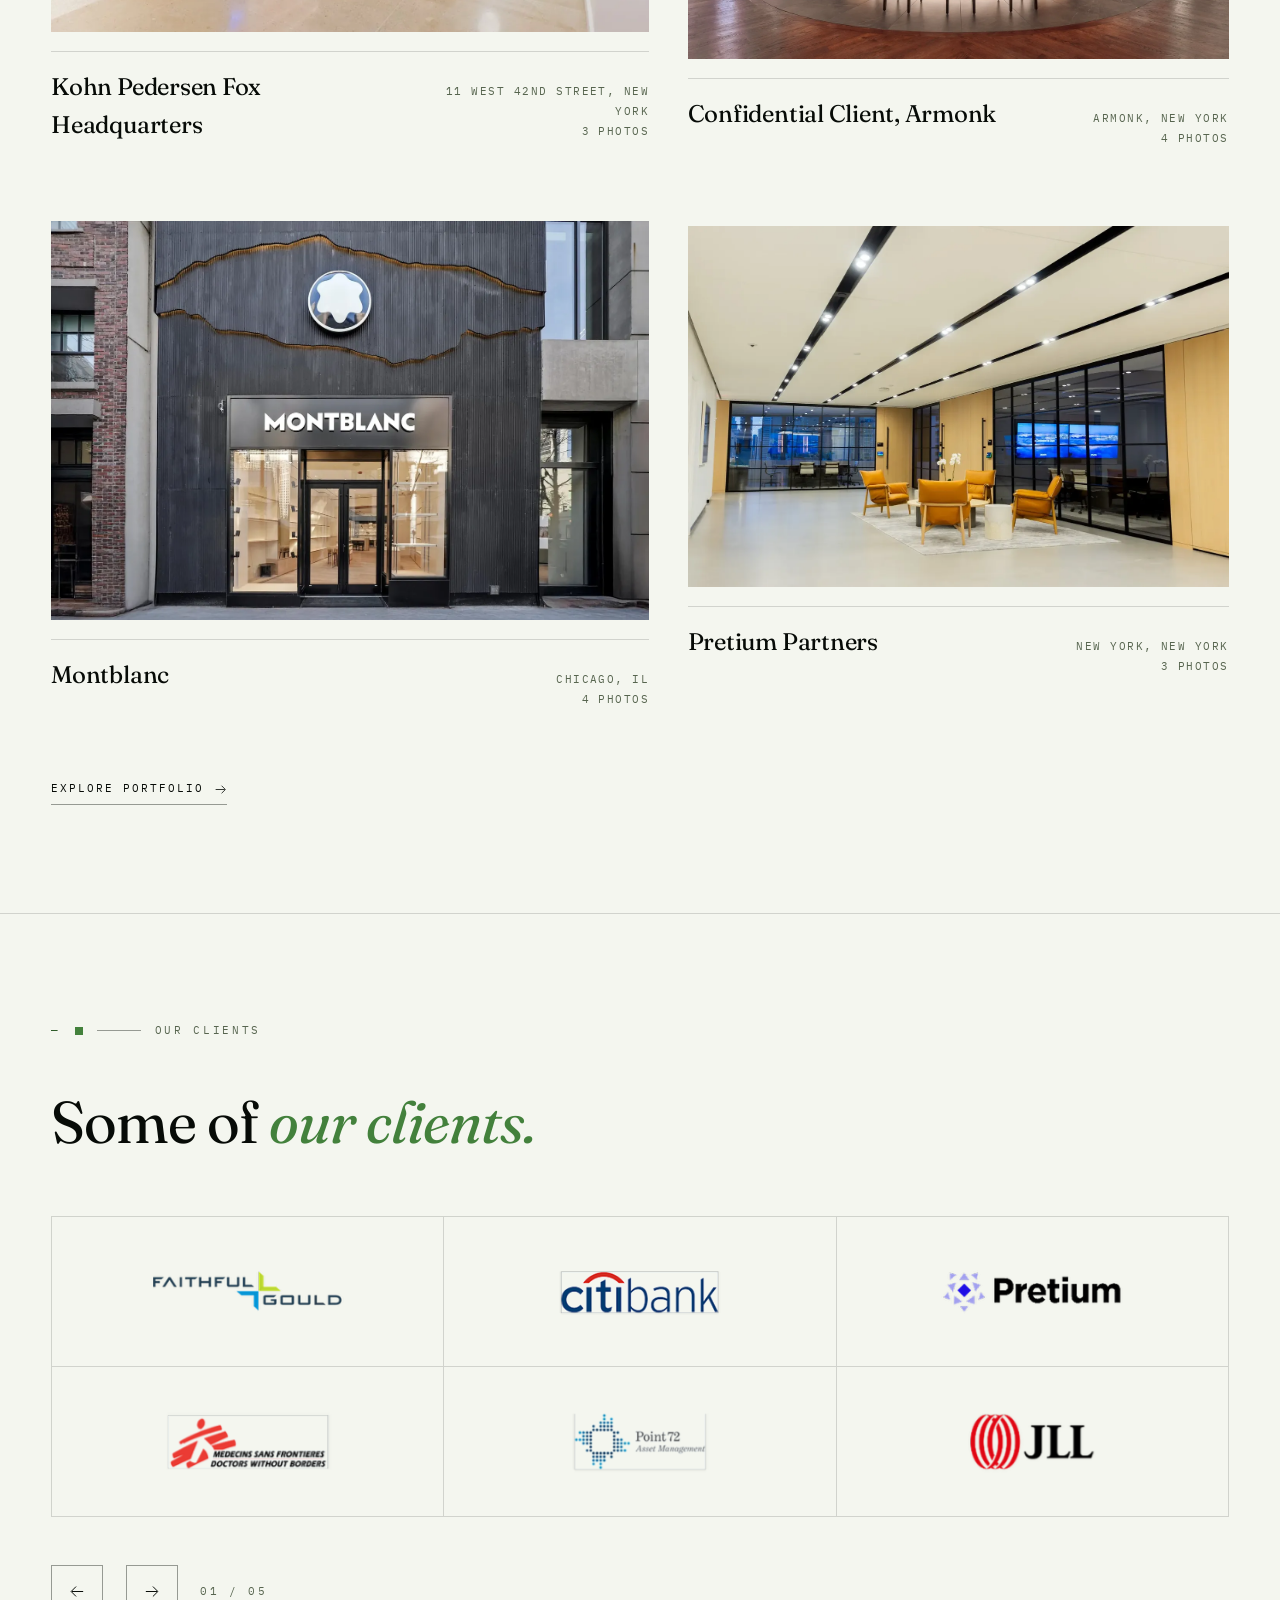
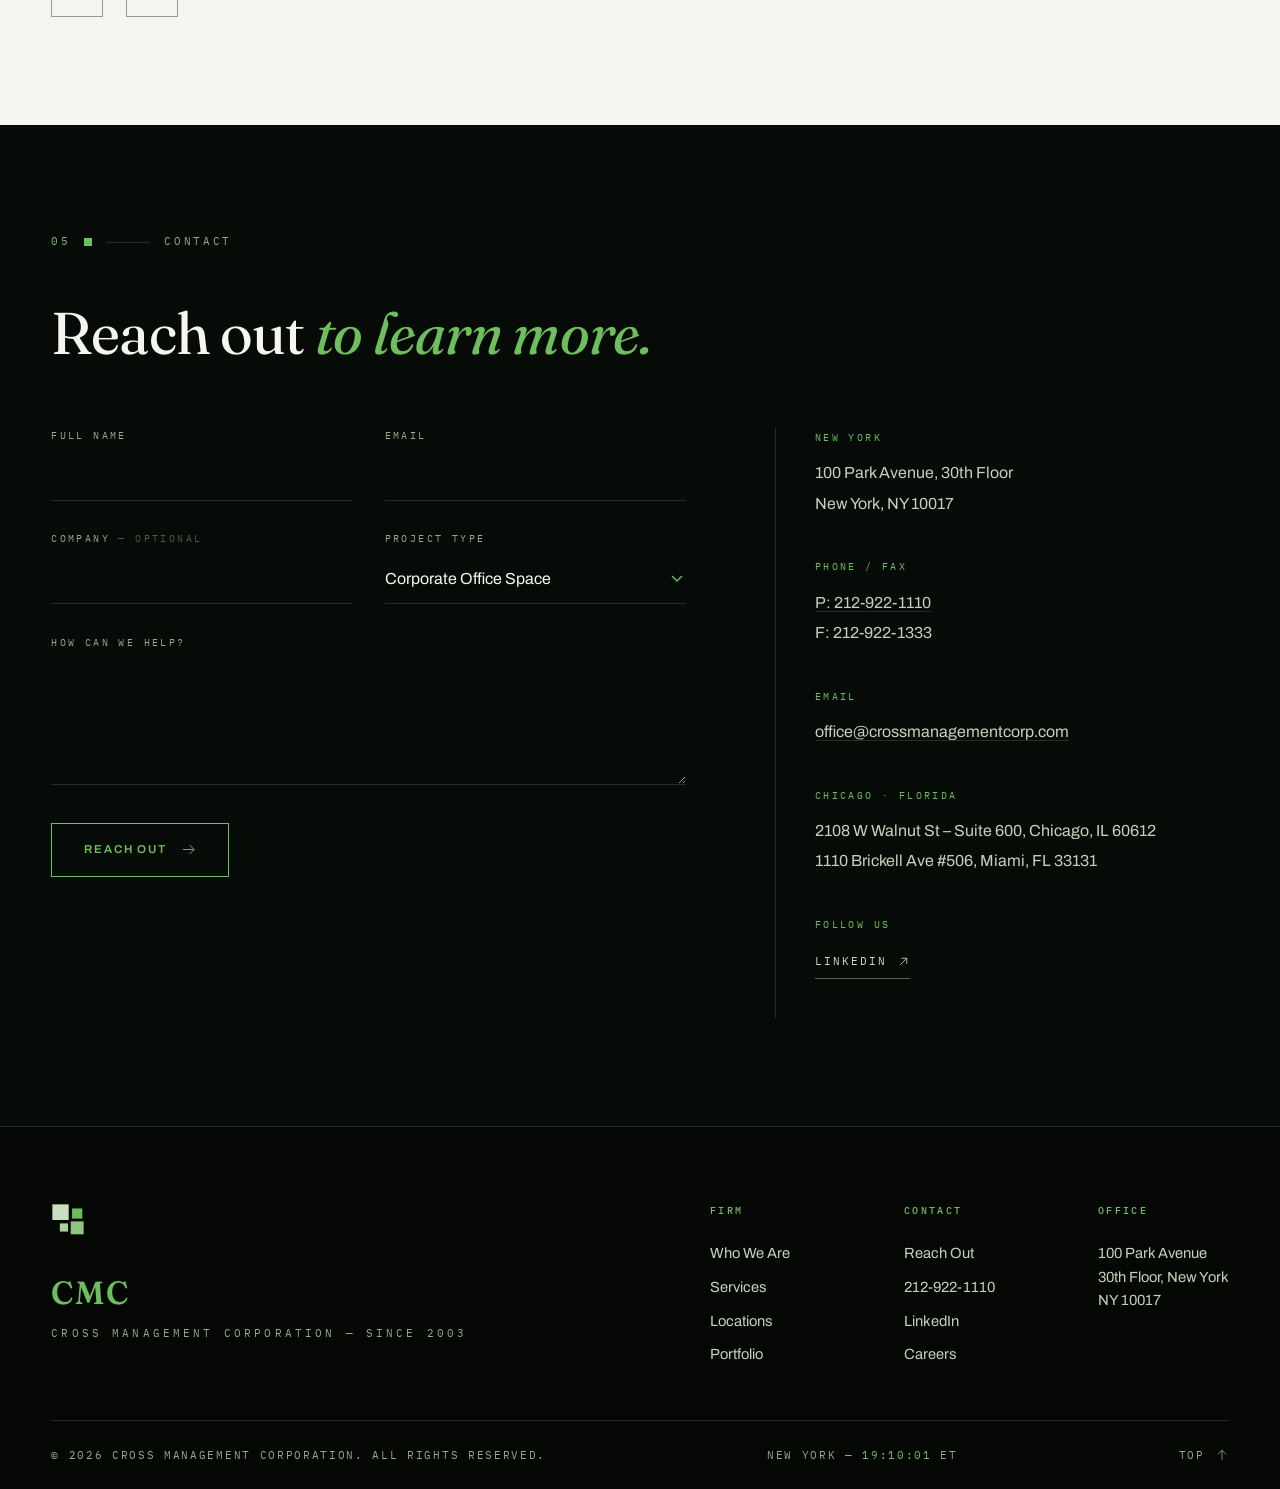
==== commit d013c602: "removed the duble contact link in the header" ====
--- a/index.html
+++ b/index.html
@@ -30,10 +30,8 @@
       <a class="nav-link" href="#disciplines">Services</a>
       <a class="nav-link" href="#method">Locations</a>
       <a class="nav-link" href="#portfolio">Portfolio</a>
-      <a class="nav-link" href="#contact">Contact</a>
     </nav>
     <div class="header-cta">
-      <a class="portal" href="https://www.crossmanagementcorp.com/cmc-careers">Careers</a>
       <a class="btn" href="#contact">Contact Us
         <svg viewBox="0 0 24 24" fill="none" stroke="currentColor" stroke-width="1.5"><path d="M3 12h17M14 5l7 7-7 7"></path></svg>
       </a>
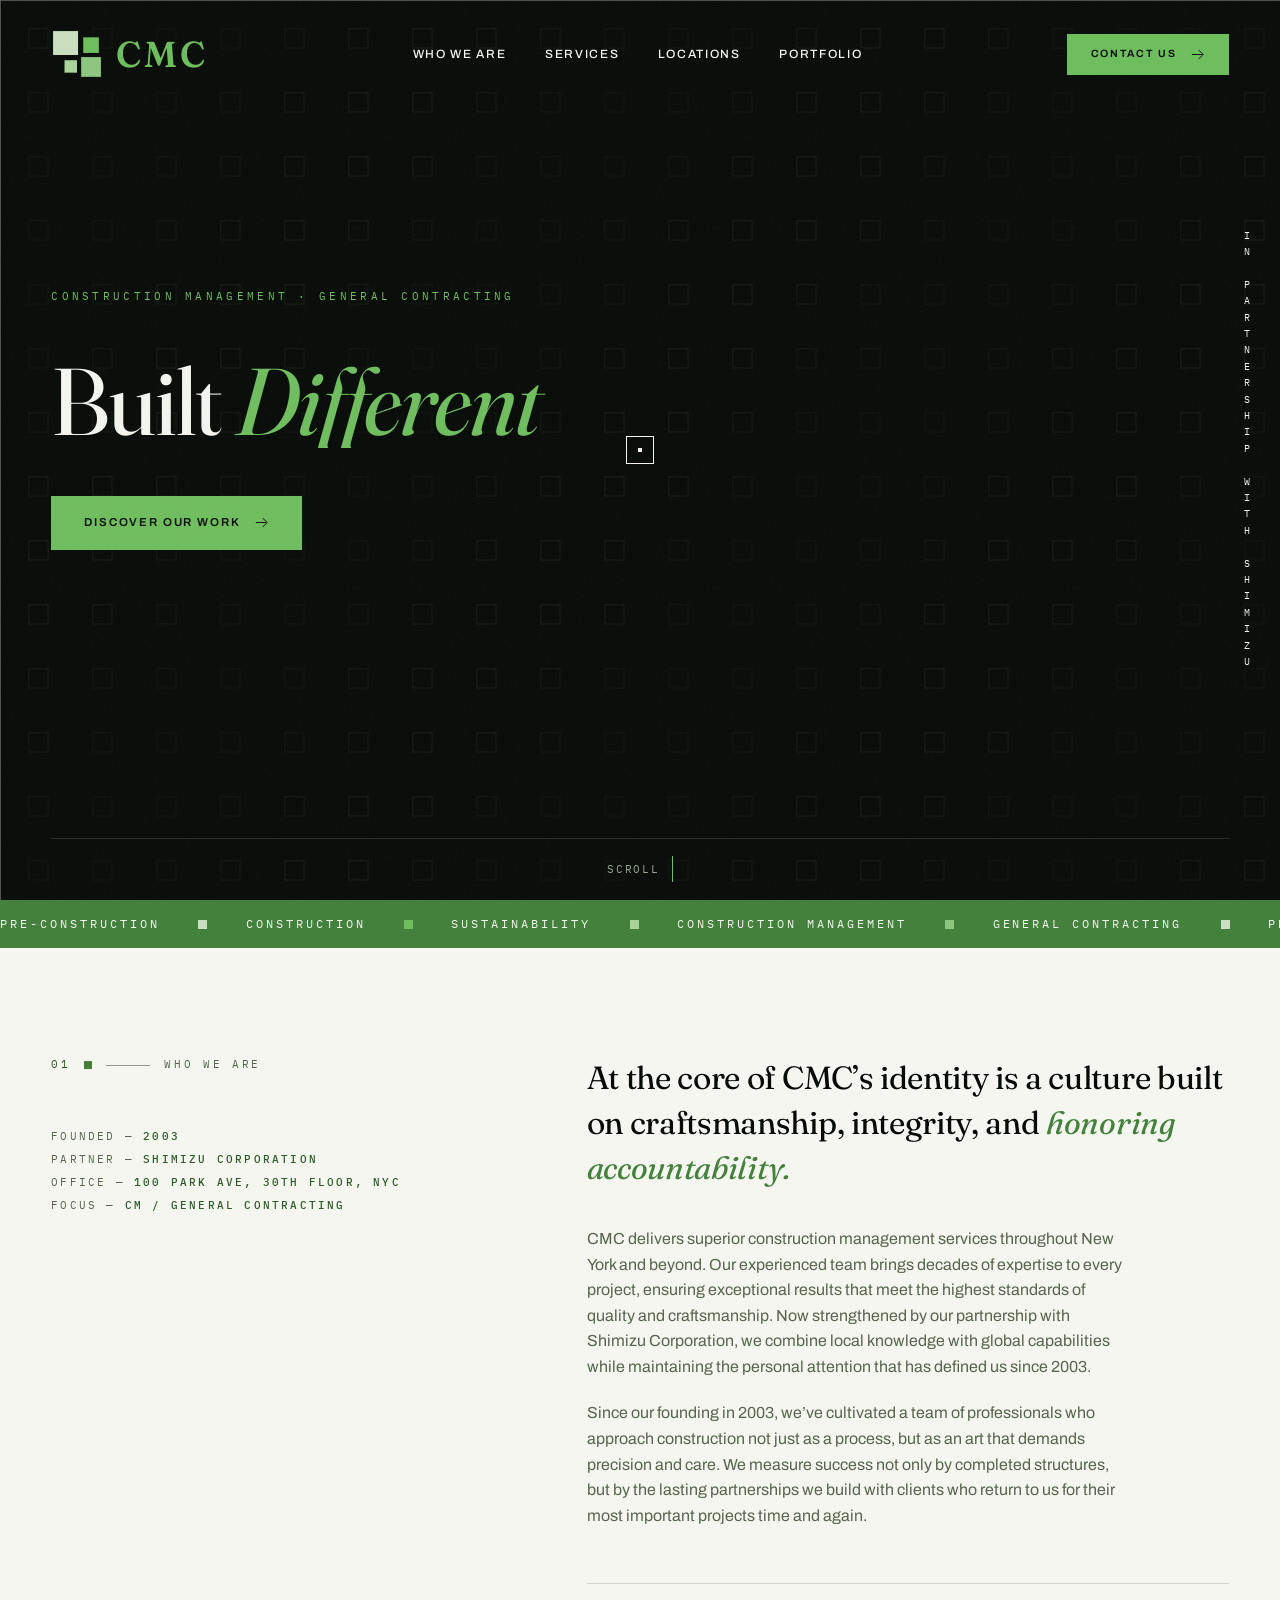
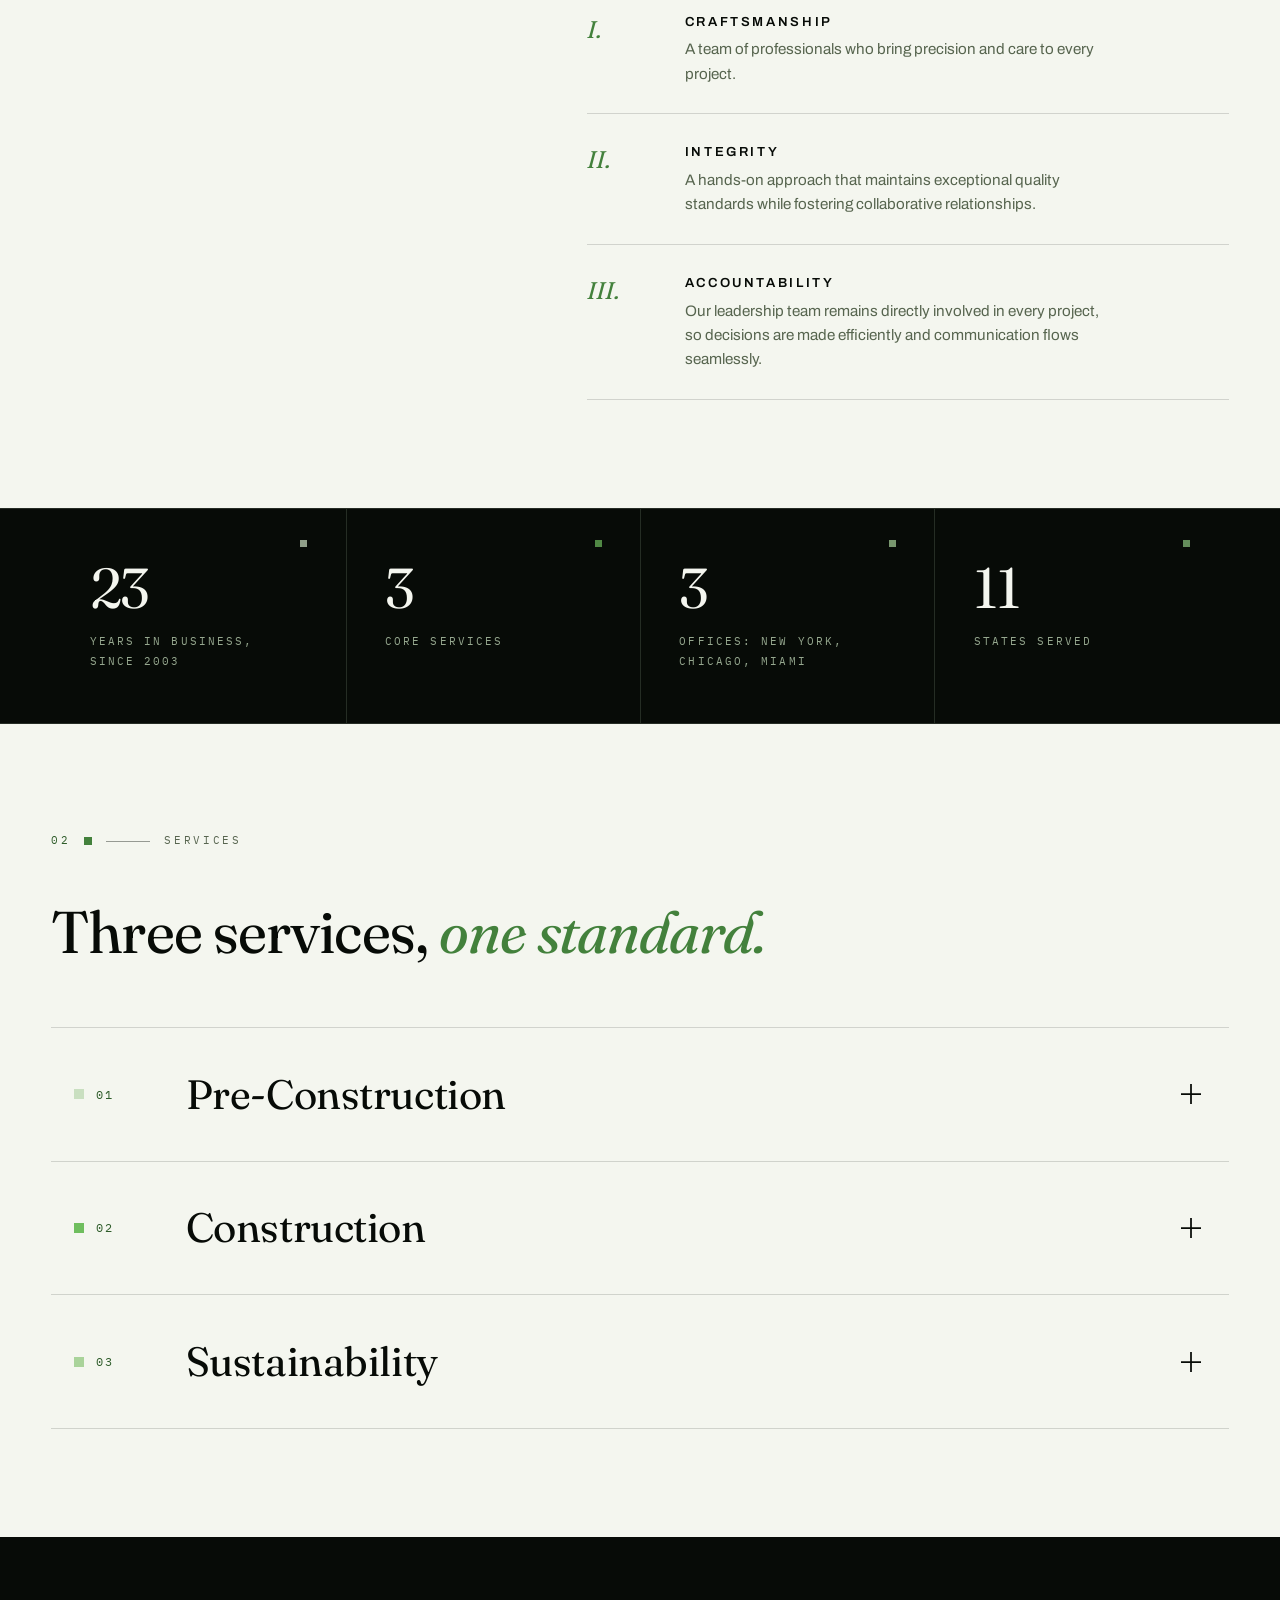
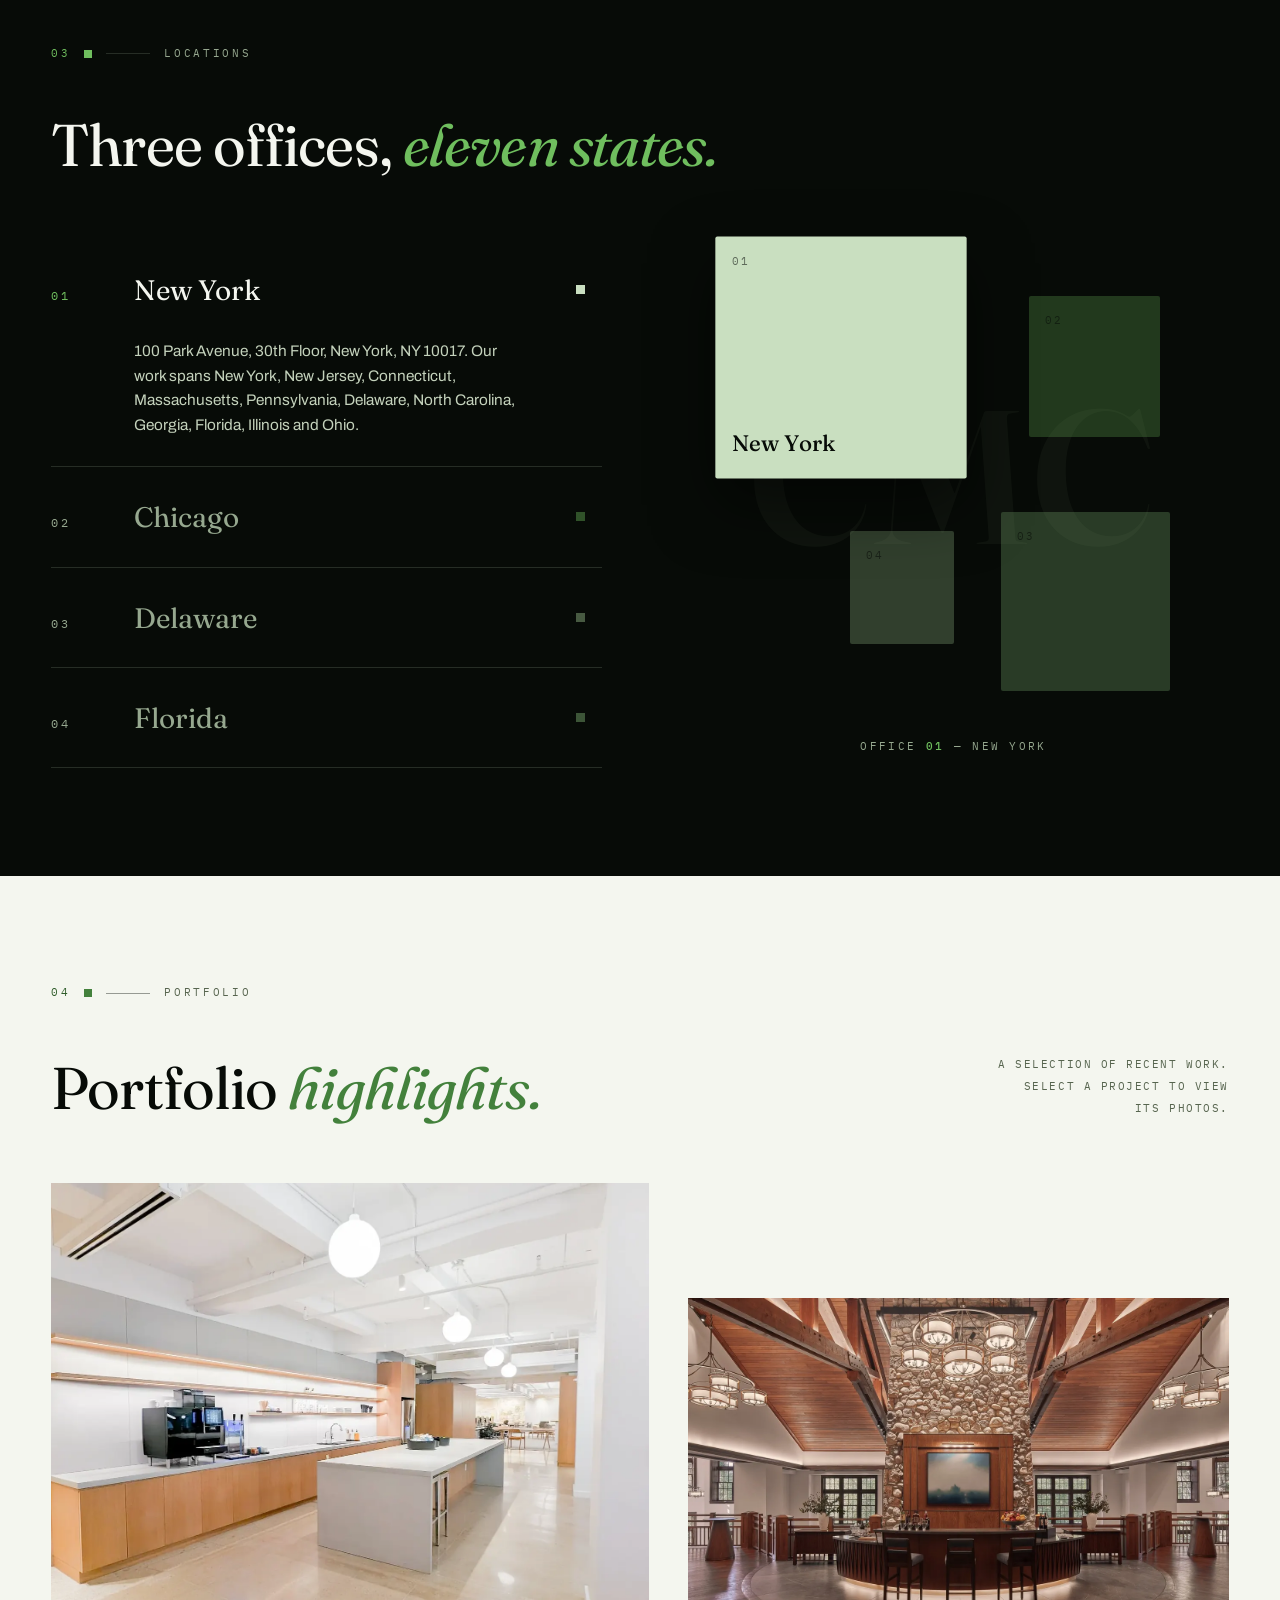
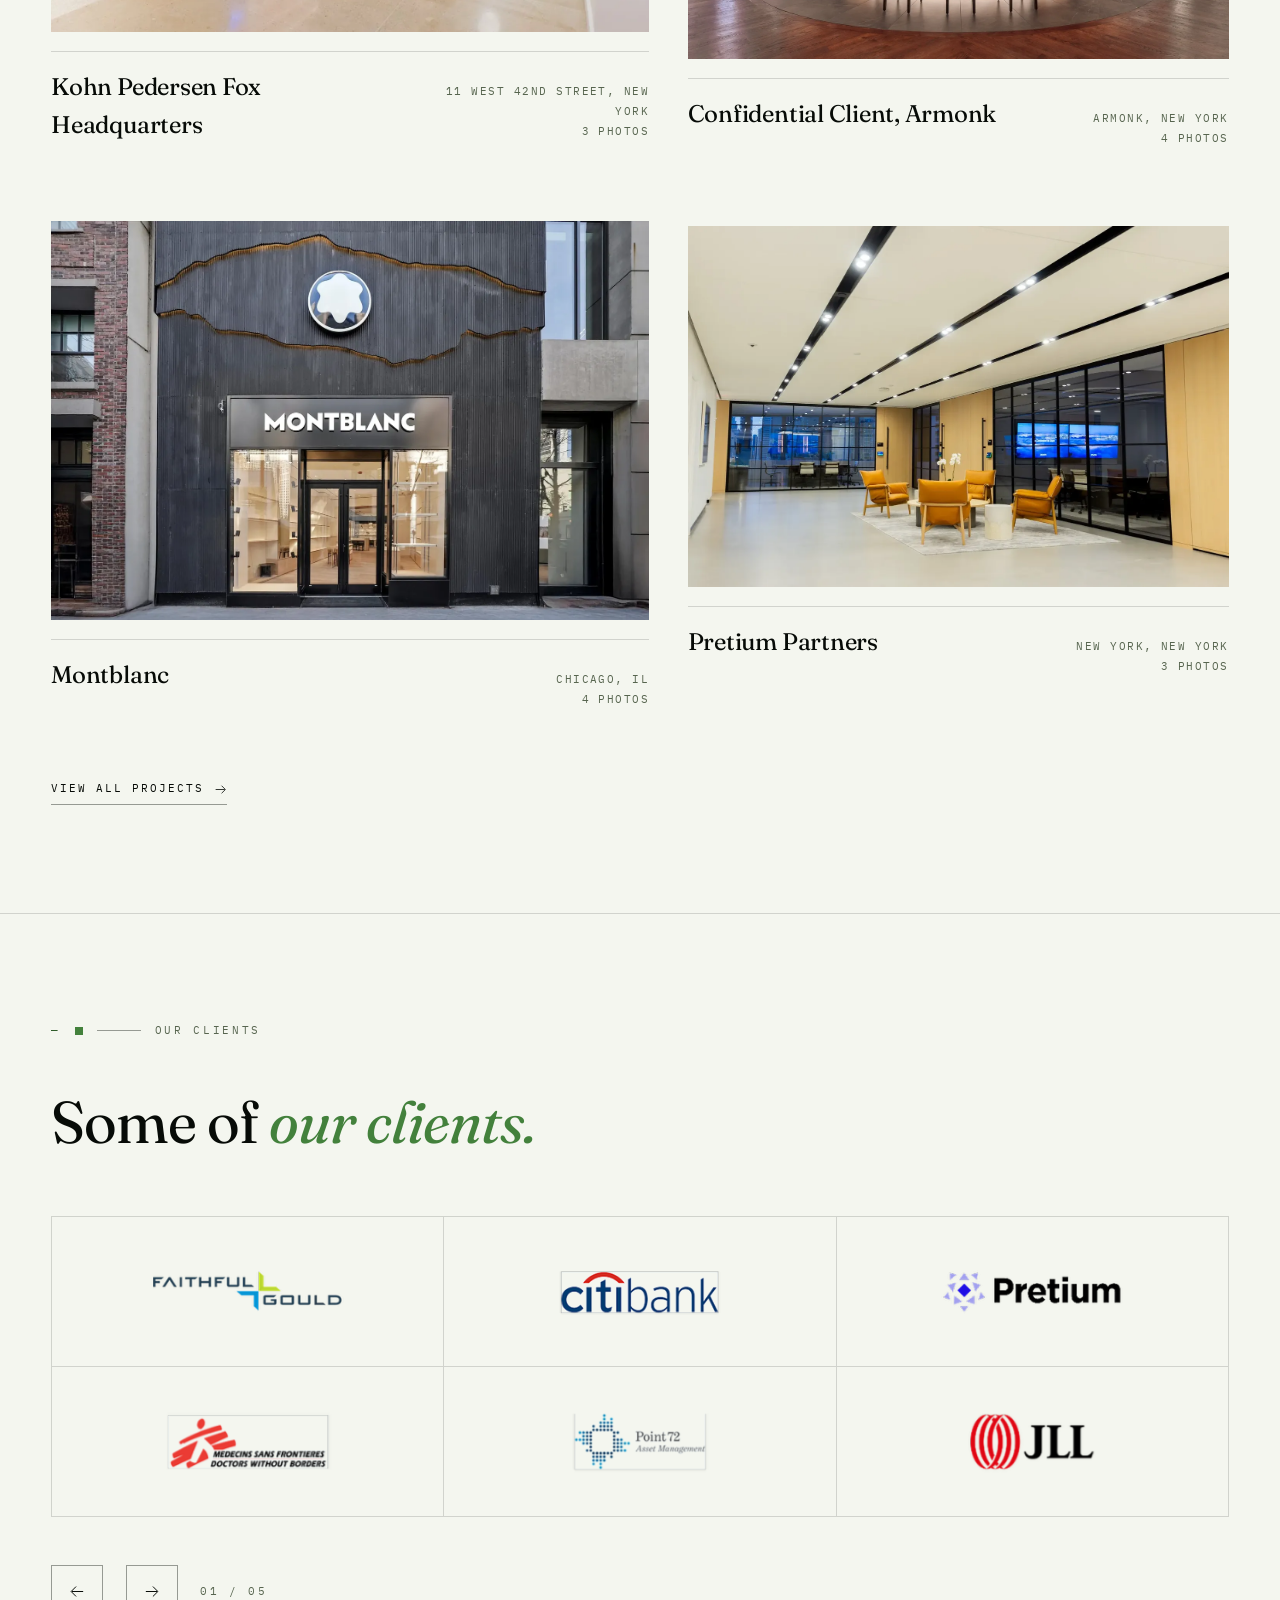
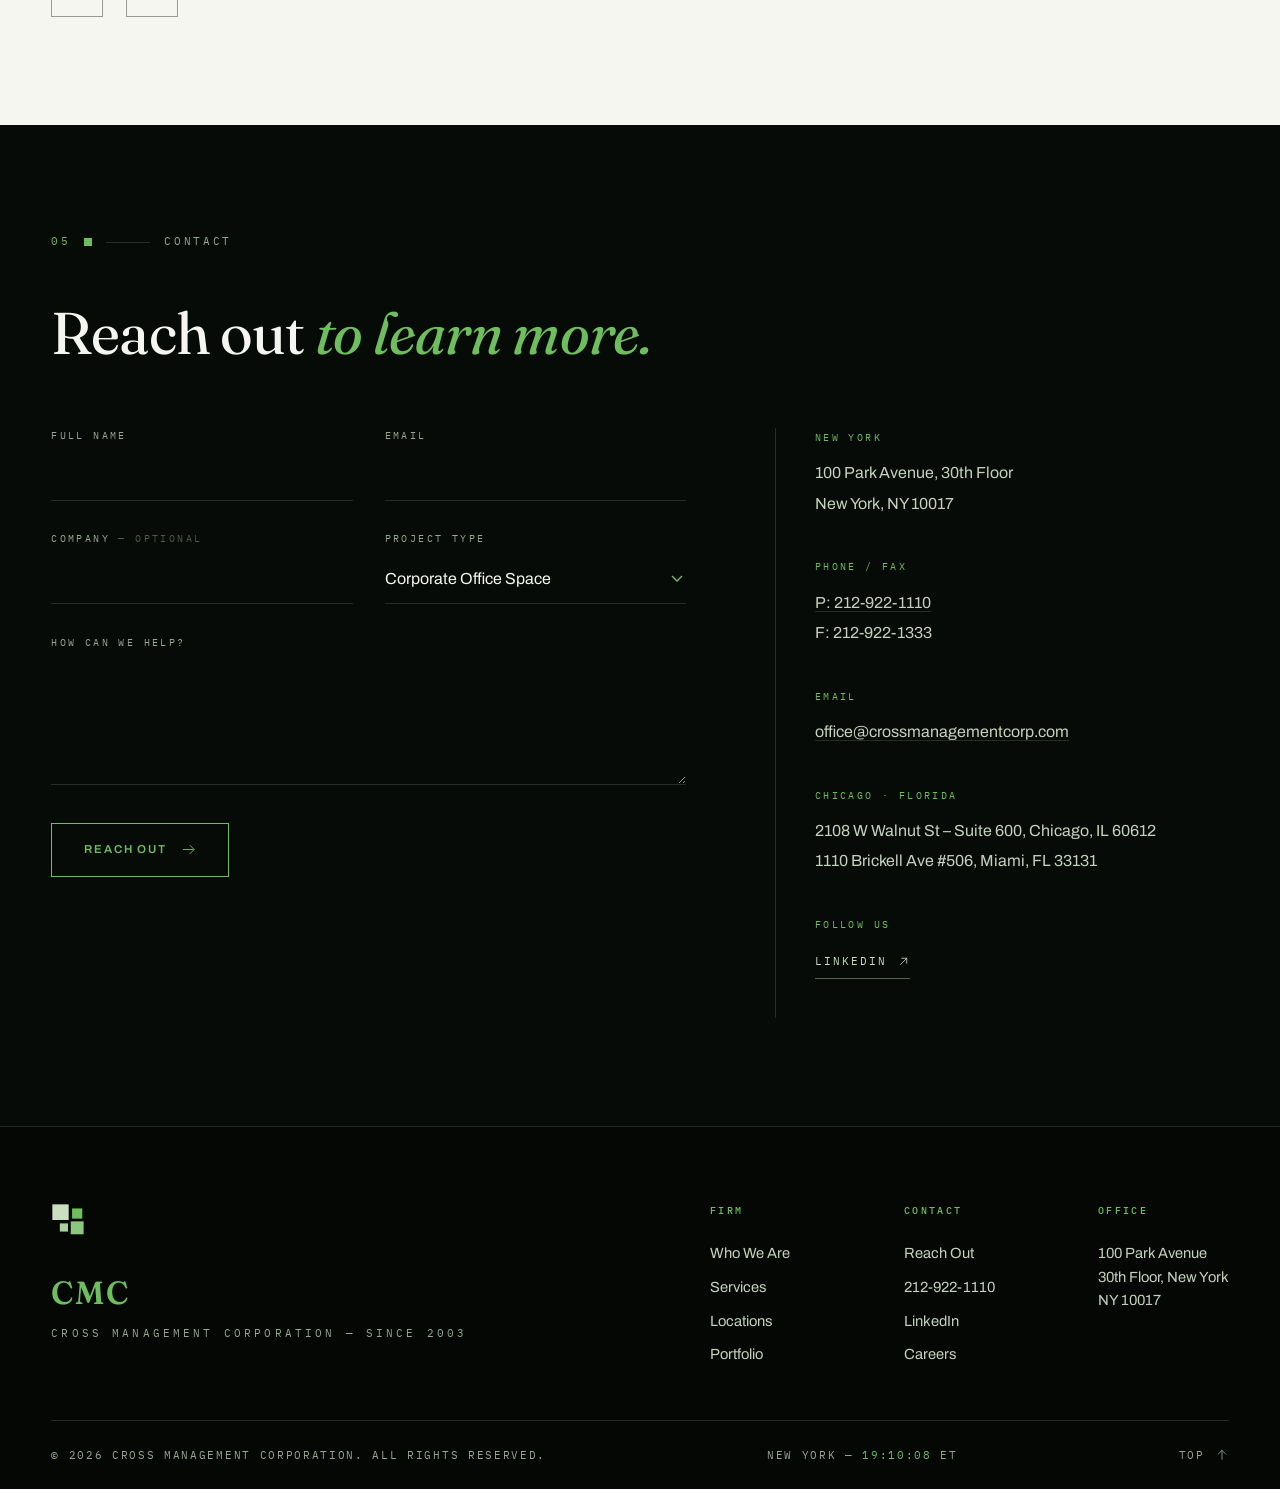
==== commit 7817864b: "built different" ====
--- a/index.html
+++ b/index.html
@@ -23,13 +23,13 @@
         <rect x="26" y="60" width="24" height="24" fill="#A9D39A"></rect>
         <rect x="58" y="54" width="38" height="38" fill="#8CC67F"></rect>
       </svg>
-      <span class="logo-t"><b>CMC</b><span>CROSS MANAGEMENT CORPORATION</span></span>
+      <span class="logo-t"><b>CMC</b></span>
     </a>
     <nav class="main" aria-label="Primary">
       <a class="nav-link" href="#firm">Who We Are</a>
       <a class="nav-link" href="#disciplines">Services</a>
       <a class="nav-link" href="#method">Locations</a>
-      <a class="nav-link" href="#portfolio">Portfolio</a>
+      <a class="nav-link" href="portfolio.html">Portfolio</a>
     </nav>
     <div class="header-cta">
       <a class="btn" href="#contact">Contact Us
@@ -45,7 +45,7 @@
   <a class="mlink" href="#firm">Who We Are<small>01</small></a>
   <a class="mlink" href="#disciplines">Services<small>02</small></a>
   <a class="mlink" href="#method">Locations<small>03</small></a>
-  <a class="mlink" href="#portfolio">Portfolio<small>04</small></a>
+  <a class="mlink" href="portfolio.html">Portfolio<small>04</small></a>
   <a class="mlink" href="#contact">Contact<small>05</small></a>
   <div class="mm-foot">100 Park Avenue, New York · 212-922-1110</div>
 </div>
@@ -55,28 +55,20 @@
   <!-- ======= HERO ======= -->
   <section class="hero" id="hero" aria-label="Introduction">
     <canvas id="heroCanvas" aria-hidden="true"></canvas>
-    <div class="hero-side">40°42′46″ N — 74°00′22″ W · NEW YORK</div>
+    <div class="hero-side">in partnership with Shimizu</div>
     <div class="wrap hero-in">
-      <p class="hero-eyebrow fade" style="--d:.1s">Construction Management · General Contracting · New York</p>
+      <p class="hero-eyebrow fade" style="--d:.1s">Construction Management · General Contracting</p>
       <h1>
-        <span class="mask"><span>We transform <em>spaces</em></span></span>
-        <span class="mask"><span style="transition-delay:.12s">through meticulous</span></span>
-        <span class="mask"><span style="transition-delay:.24s">execution.</span></span>
+        <span class="mask"><span>Built <em>Different</em></span></span>
       </h1>
-      <p class="hero-sub fade" style="--d:.35s">With an unwavering commitment to quality, CMC delivers superior construction management services throughout New York and beyond.</p>
       <div class="hero-ctas fade" style="--d:.5s">
-        <a class="btn" href="#portfolio">Discover our work
+        <a class="btn" href="portfolio.html">Discover our work
           <svg viewBox="0 0 24 24" fill="none" stroke="currentColor" stroke-width="1.5"><path d="M3 12h17M14 5l7 7-7 7"></path></svg>
         </a>
-        <a class="tlink on-dark" href="#disciplines">Our services
-          <svg viewBox="0 0 24 24" fill="none" stroke="currentColor" stroke-width="1.5"><path d="M12 4v15M5 13l7 7 7-7"></path></svg>
-        </a>
       </div>
     </div>
     <div class="wrap hero-strip fade" style="--d:.65s">
-      <span class="live">DATUM — <span id="datumFixed" aria-live="off">40.71280° N · 74.00600° W</span></span>
       <span class="scroll-cue">SCROLL <span class="line"></span></span>
-      <span class="right">In partnership with Shimizu Corporation</span>
     </div>
   </section>
 
@@ -158,7 +150,7 @@
         <p class="note" data-reveal="" style="--d:.1s">A selection of recent work. Select a project to view its photos.</p>
       </div>
       <div class="folio" id="folioGrid"></div>
-      <p style="margin-top:clamp(3rem,5vw,5rem)"><a class="tlink" href="https://www.crossmanagementcorp.com/recentprojects-1" target="_blank" rel="noopener">Explore portfolio <svg viewBox="0 0 24 24" fill="none" stroke="currentColor" stroke-width="1.5"><path d="M3 12h17M14 5l7 7-7 7"></path></svg></a></p>
+      <p style="margin-top:clamp(3rem,5vw,5rem)"><a class="tlink" href="portfolio.html">View all projects <svg viewBox="0 0 24 24" fill="none" stroke="currentColor" stroke-width="1.5"><path d="M3 12h17M14 5l7 7-7 7"></path></svg></a></p>
     </div>
   </section>
 
@@ -252,7 +244,7 @@
       </div>
       <div class="foot-nav">
         <div class="fc"><h4>Firm</h4>
-          <a href="#firm">Who We Are</a><a href="#disciplines">Services</a><a href="#method">Locations</a><a href="#portfolio">Portfolio</a>
+          <a href="#firm">Who We Are</a><a href="#disciplines">Services</a><a href="#method">Locations</a><a href="portfolio.html">Portfolio</a>
         </div>
         <div class="fc"><h4>Contact</h4>
           <a href="#contact">Reach Out</a><a href="tel:+12129221110">212-922-1110</a><a href="https://www.linkedin.com/company/cross-management-corporation/" target="_blank" rel="noopener">LinkedIn</a><a href="https://www.crossmanagementcorp.com/cmc-careers" target="_blank" rel="noopener">Careers</a>
--- a/assets/css/site.css
+++ b/assets/css/site.css
@@ -27,7 +27,7 @@
 }
 
 *{margin:0;padding:0;box-sizing:border-box}
-html{scroll-behavior:smooth;scroll-padding-top:100px}
+html{scroll-behavior:smooth;scroll-padding-top:80px}
 html,body{overflow-x:clip}
 body{font-family:var(--sans);background:var(--ink);color:var(--paper);
   font-size:16px;line-height:1.6;-webkit-font-smoothing:antialiased}
@@ -86,17 +86,28 @@
 .js-ready [data-reveal].is-in{opacity:1;transform:none}
 
 /* ============ HEADER ============ */
-header{position:fixed;inset:0 0 auto 0;z-index:100;height:86px;display:flex;align-items:center;
-  border-bottom:1px solid transparent;transition:background .4s,border-color .4s,backdrop-filter .4s}
-header.scrolled{background:rgba(5,8,5,.82);backdrop-filter:blur(14px);border-color:var(--d-line)}
+#siteHeader{position:fixed;inset:0 0 auto 0;z-index:100;height:110px;display:flex;align-items:center;
+  border-bottom:1px solid transparent;transition:height .45s var(--e),background .4s,border-color .4s,backdrop-filter .4s}
+#siteHeader.scrolled{height:68px;background:rgba(5,8,5,.82);backdrop-filter:blur(14px);border-color:var(--d-line)}
 .header-in{display:flex;align-items:center;justify-content:space-between;gap:2rem}
 .logo{display:flex;align-items:center;gap:13px}
-.logo svg{width:27px;height:27px;flex-shrink:0}
+.logo svg{width:52px;height:52px;flex-shrink:0;transition:width .45s var(--e),height .45s var(--e)}
+.logo svg rect{transform-box:fill-box;transform-origin:center}
 .logo-t{line-height:1.2}
-.logo-t b{display:block;font-family:var(--serif);font-weight:600;font-size:19px;
-  letter-spacing:.08em;color:var(--green-b)}
-.logo-t span{display:block;font-family:var(--mono);font-size:8.5px;letter-spacing:.32em;
-  color:var(--d-mut);margin-top:3px}
+.logo-t b{display:block;font-family:var(--serif);font-weight:600;font-size:36px;
+  letter-spacing:.08em;color:var(--green-b);transition:font-size .45s var(--e)}
+#siteHeader.scrolled .logo svg{width:27px;height:27px}
+#siteHeader.scrolled .logo-t b{font-size:19px}
+@keyframes logo-square-pulse{
+  0%,100%{transform:scale(1);filter:brightness(1)}
+  50%{transform:scale(.82);filter:brightness(1.18)}
+}
+@media(hover:hover) and (pointer:fine){
+  .logo:hover svg rect{animation:logo-square-pulse .7s linear both}
+  .logo:hover svg rect:nth-child(2){animation-delay:.08s}
+  .logo:hover svg rect:nth-child(3){animation-delay:.16s}
+  .logo:hover svg rect:nth-child(4){animation-delay:.24s}
+}
 nav.main{display:flex;gap:2.4rem}
 nav.main a{position:relative;font-size:12px;letter-spacing:.14em;text-transform:uppercase;
   font-weight:500;padding:6px 0;color:var(--paper)}
@@ -135,30 +146,28 @@
 .hero{position:relative;min-height:100svh;display:flex;flex-direction:column;overflow:hidden;
   background:var(--ink)}
 #heroCanvas{position:absolute;inset:0;z-index:0}
-.hero-in{position:relative;z-index:1;flex:1;display:flex;flex-direction:column;justify-content:center;padding-top:110px}
+.hero-in{position:relative;z-index:1;flex:1;display:flex;flex-direction:column;justify-content:center;
+  transform:translateY(-clamp(1.5rem,5vh,4rem))}
 .hero-eyebrow{font-family:var(--mono);font-size:11px;letter-spacing:.3em;text-transform:uppercase;
-  color:var(--green-b);display:flex;align-items:center;gap:16px;margin-bottom:3rem}
-.hero-eyebrow::before{content:"";width:56px;height:1px;background:var(--green-b)}
+  color:var(--green-b);display:block;margin-bottom:3rem}
 h1{font-family:var(--serif);font-weight:430;letter-spacing:-.018em;line-height:.99;
-  font-size:clamp(2.8rem,6.6vw,6.2rem);max-width:20ch;color:var(--paper)}
+  font-size:clamp(3rem,7.4vw,7.2rem);max-width:20ch;color:var(--paper)}
 h1 em{font-style:italic;color:var(--green-b)}
 .mask{display:block;overflow:hidden}
 .mask>span{display:block;transform:translateY(112%);transition:transform 1.1s var(--e)}
 body.loaded .mask>span{transform:none}
-.hero-sub{max-width:52ch;margin-top:2.6rem;font-size:1.06rem;color:var(--d-body);line-height:1.75}
 .hero-ctas{display:flex;align-items:center;gap:2.6rem;margin-top:3rem;flex-wrap:wrap}
-.hero-side{position:absolute;right:calc(50% - 50vw + 26px);top:50%;transform:translateY(-50%);
-  writing-mode:vertical-rl;font-family:var(--mono);font-size:10px;letter-spacing:.34em;
-  color:var(--d-mut);z-index:1}
+.hero-side{position:absolute;right:calc(50% - 50vw + 26px);top:50%;
+  writing-mode:vertical-rl;text-orientation:upright;transform:translateY(-50%);
+  font-family:var(--mono);font-size:10px;letter-spacing:.34em;
+  text-transform:uppercase;color:var(--paper);z-index:1}
 .hero-strip{position:relative;z-index:1;border-top:1px solid var(--d-line);display:grid;
   grid-template-columns:1fr auto 1fr;align-items:center;gap:1rem;padding:1.1rem 0;
   font-family:var(--mono);font-size:10.5px;letter-spacing:.16em;text-transform:uppercase;color:var(--d-mut)}
-.hero-strip .live{color:var(--green-b)}
 .scroll-cue{grid-column:2;justify-self:center;display:flex;align-items:center;gap:12px}
 .scroll-cue .line{width:1px;height:26px;background:var(--d-line);overflow:hidden;position:relative}
 .scroll-cue .line::after{content:"";position:absolute;inset:0;background:var(--green-b);animation:cue 2.2s var(--e) infinite}
 @keyframes cue{0%{transform:translateY(-100%)}55%{transform:translateY(0)}100%{transform:translateY(100%)}}
-.hero-strip .right{grid-column:3;text-align:right}
 .hero .fade{opacity:0;transform:translateY(22px);transition:opacity 1s var(--e) var(--d,0s),transform 1s var(--e) var(--d,0s)}
 body.loaded .hero .fade{opacity:1;transform:none}
 
@@ -448,13 +457,20 @@
   .c-info{border-left:none;padding-left:0;border-top:1px solid var(--d-line);padding-top:2.5rem}
 }
 @media(max-width:820px){
+  #siteHeader{height:96px}
+  #siteHeader.scrolled{height:64px}
+  .logo svg{width:44px;height:44px}
+  .logo-t b{font-size:30px}
+  #siteHeader.scrolled .logo svg{width:24px;height:24px}
+  #siteHeader.scrolled .logo-t b{font-size:18px}
+  .hero-eyebrow{margin-bottom:4.5rem}
+  .hero-ctas{margin-top:4.5rem}
   .folio{grid-template-columns:1fr}
   .folio-col:last-child{padding-top:0}
   .disc-cols{grid-template-columns:1fr;padding-left:1.4rem}
   .disc-head{grid-template-columns:56px 1fr 36px;padding:1.7rem .9rem}
   .hero-strip{grid-template-columns:1fr}
   .hero-strip .scroll-cue{grid-column:1;justify-self:center}
-  .hero-strip .right{display:none}
   .modal-panel{grid-template-columns:1fr}
   .modal-panel img{max-height:300px}
   .q-stage{min-height:340px}
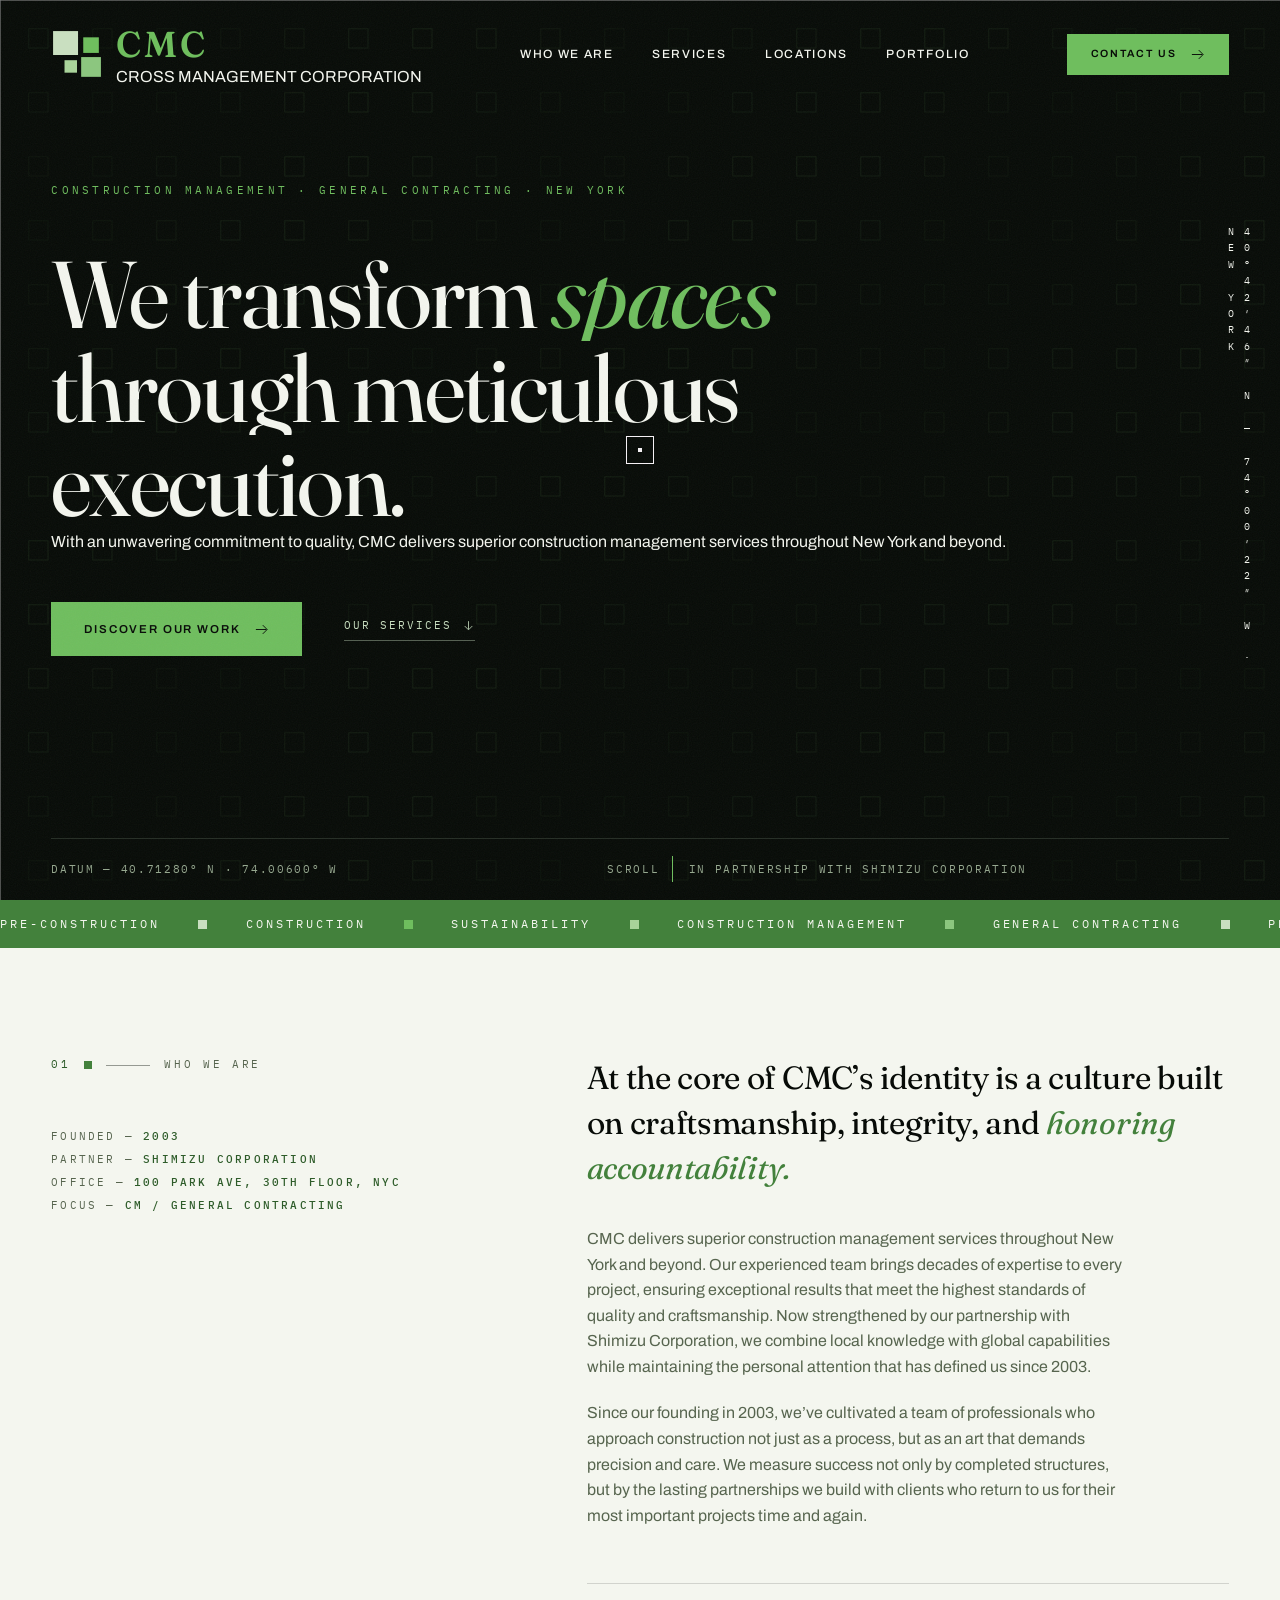
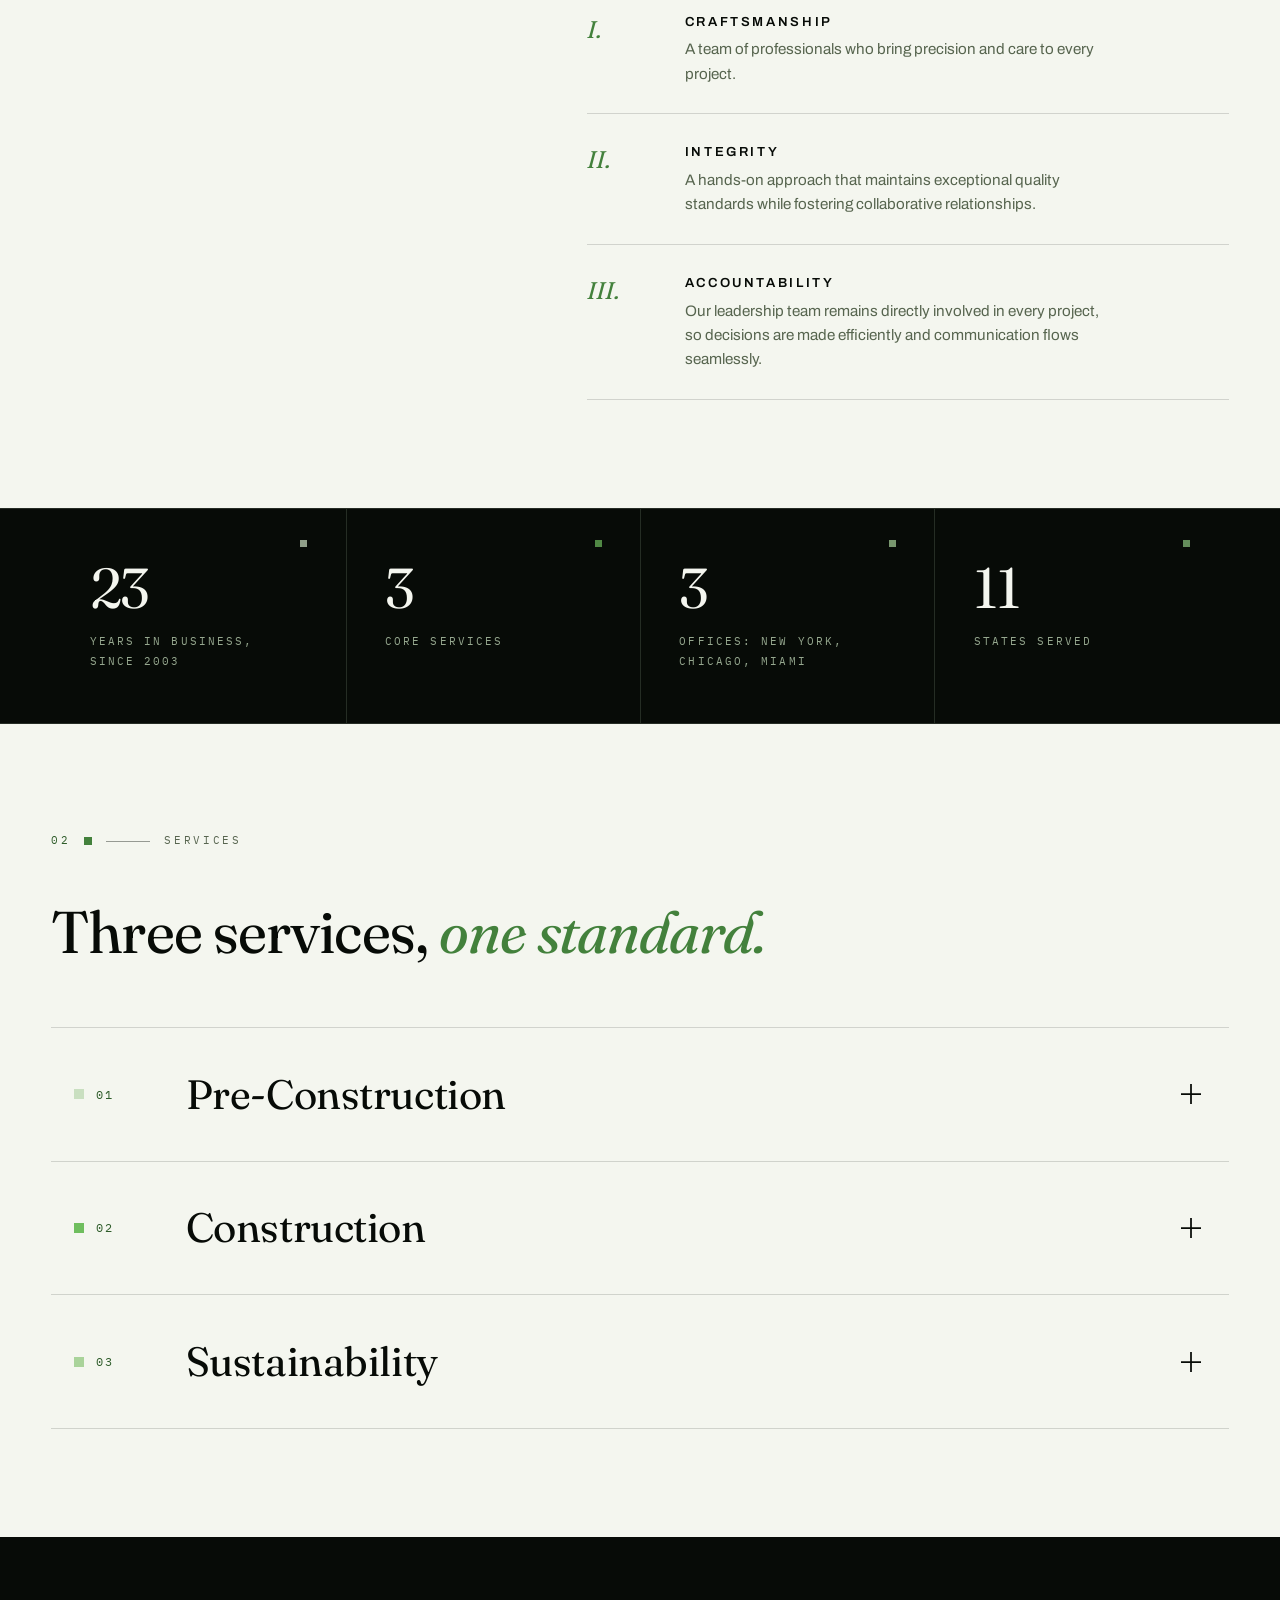
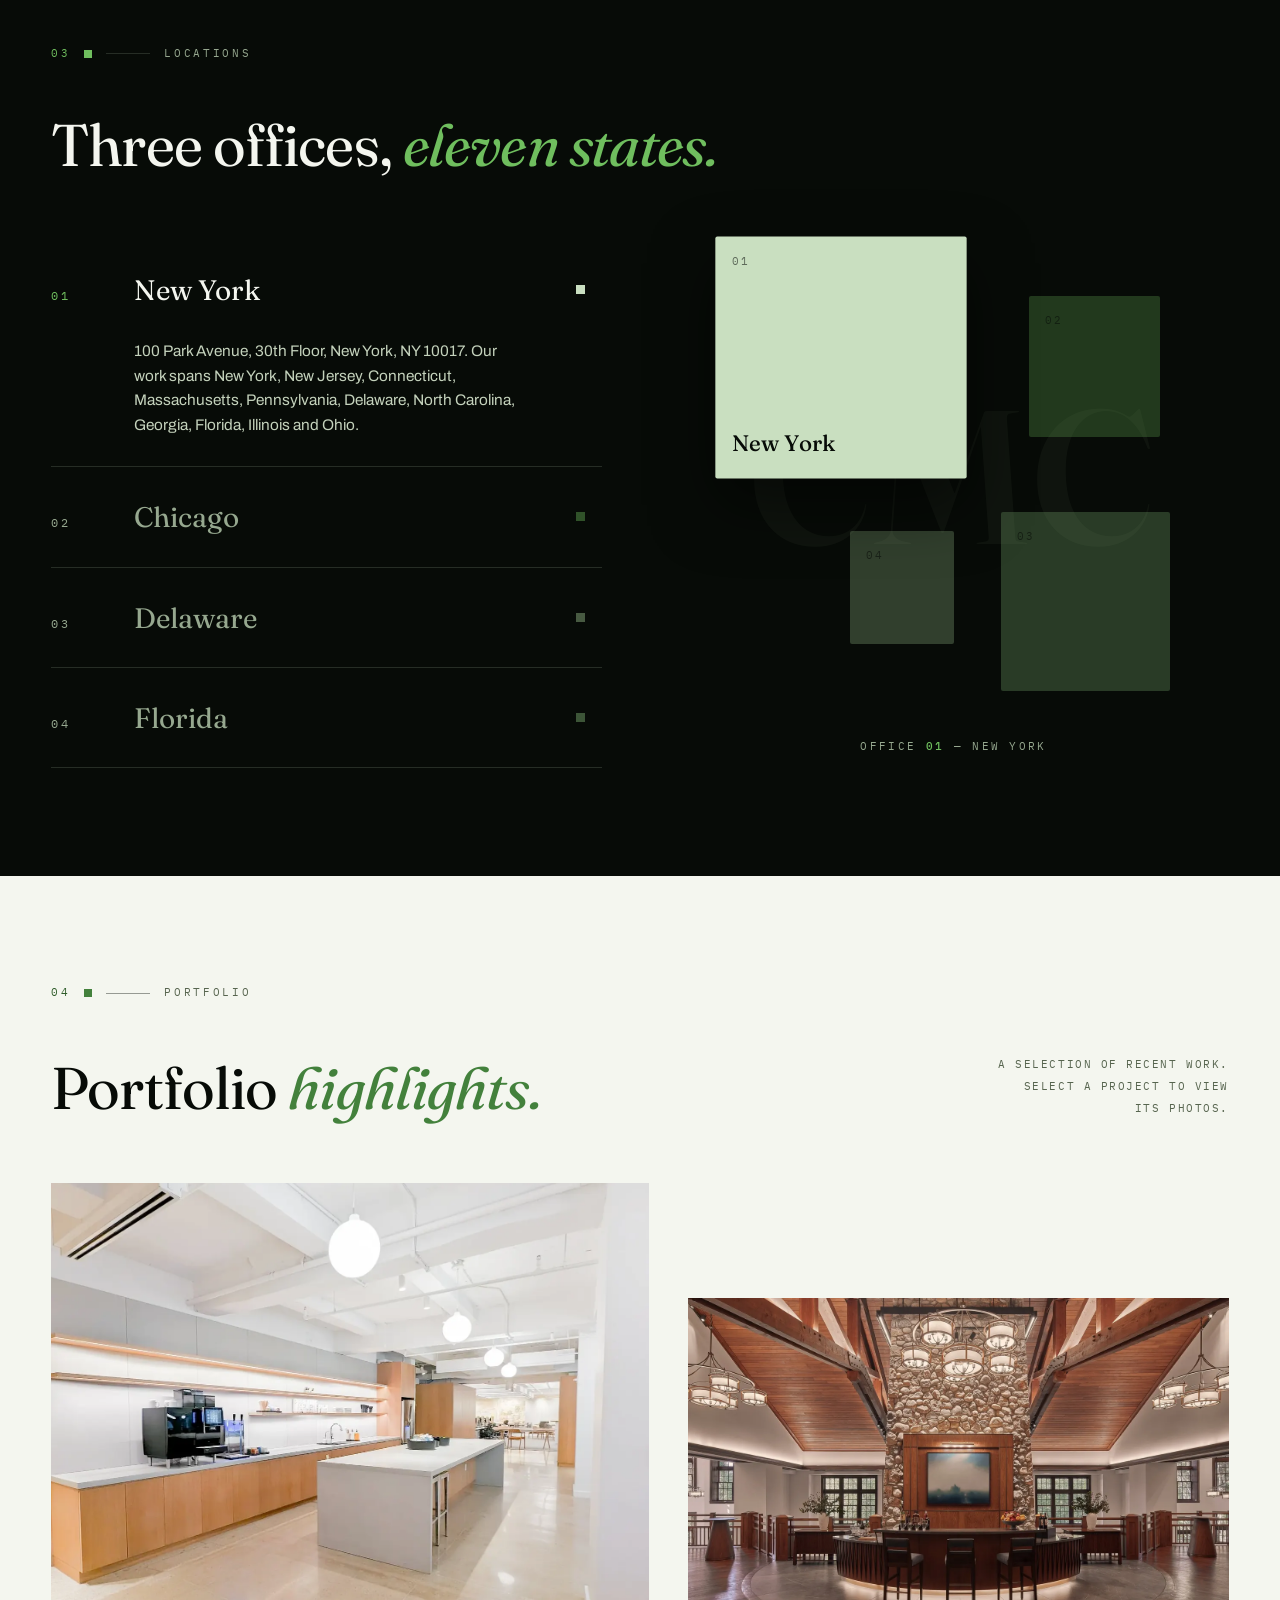
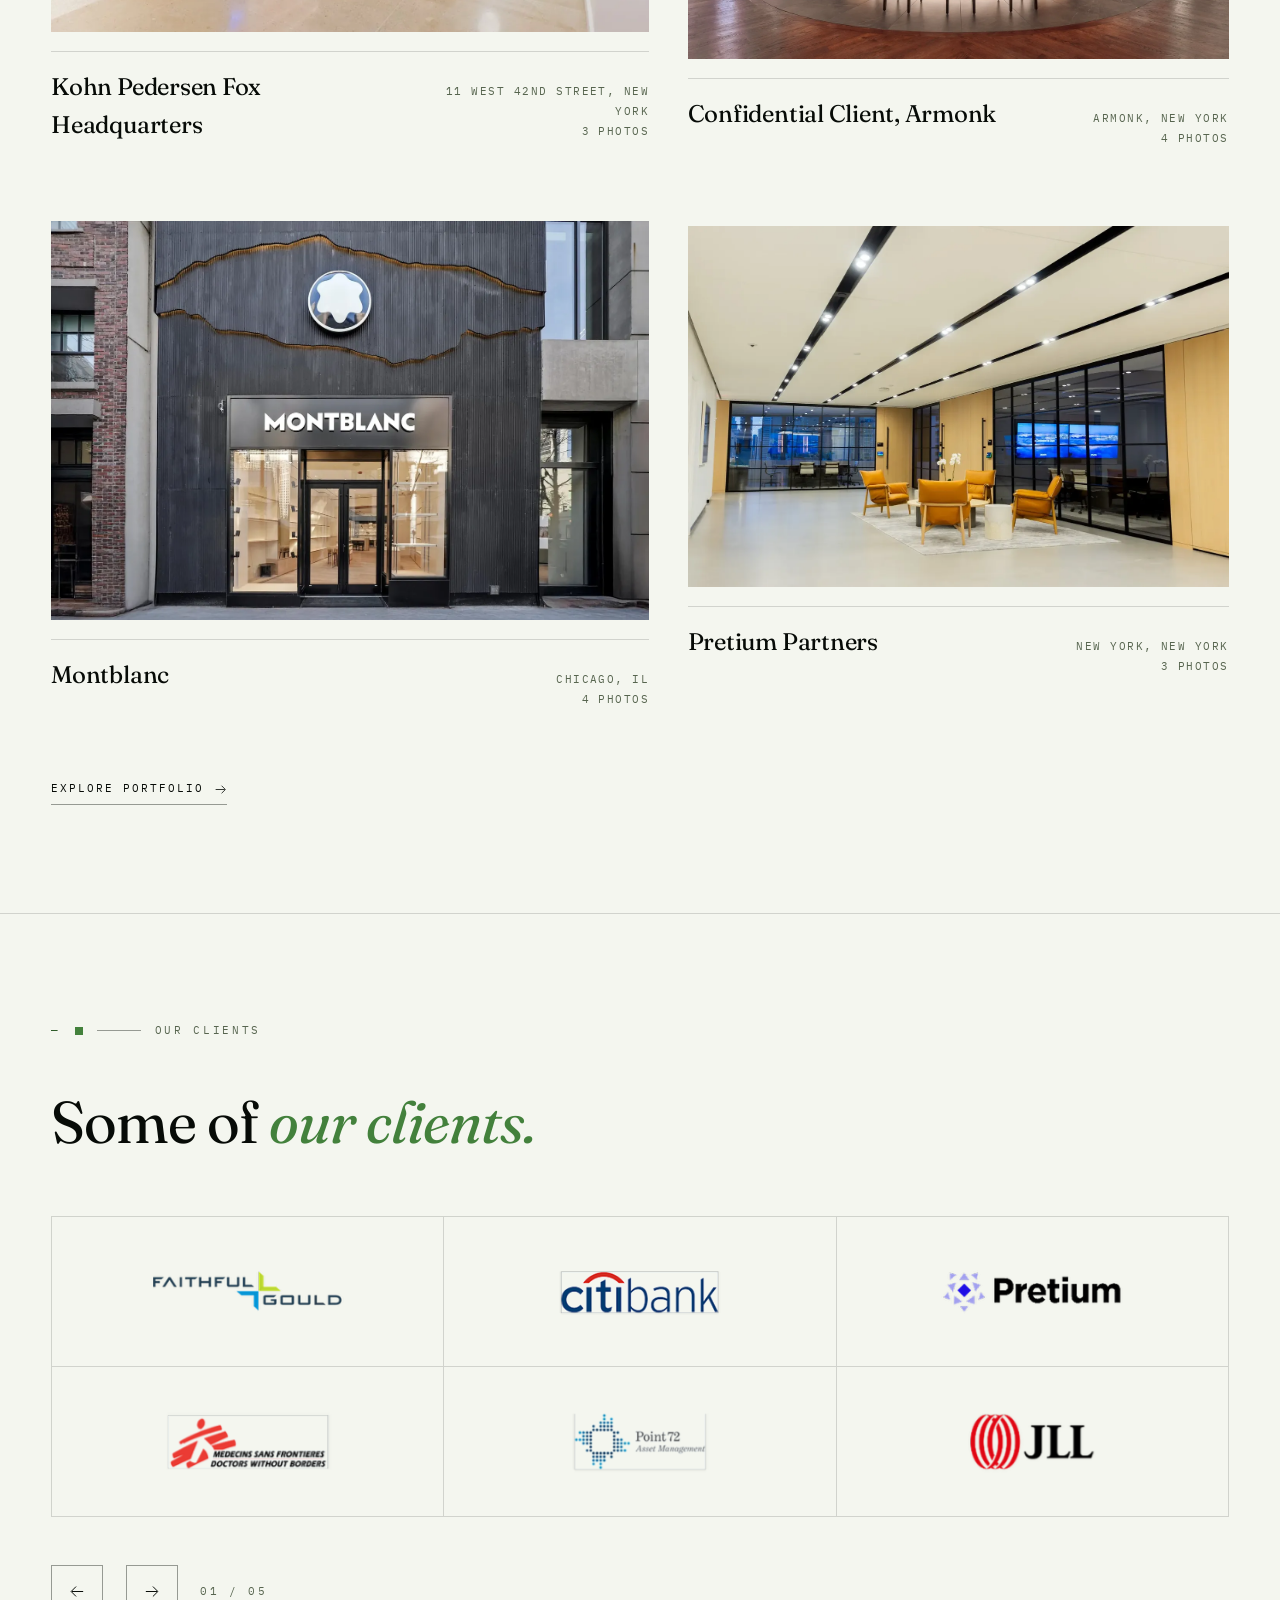
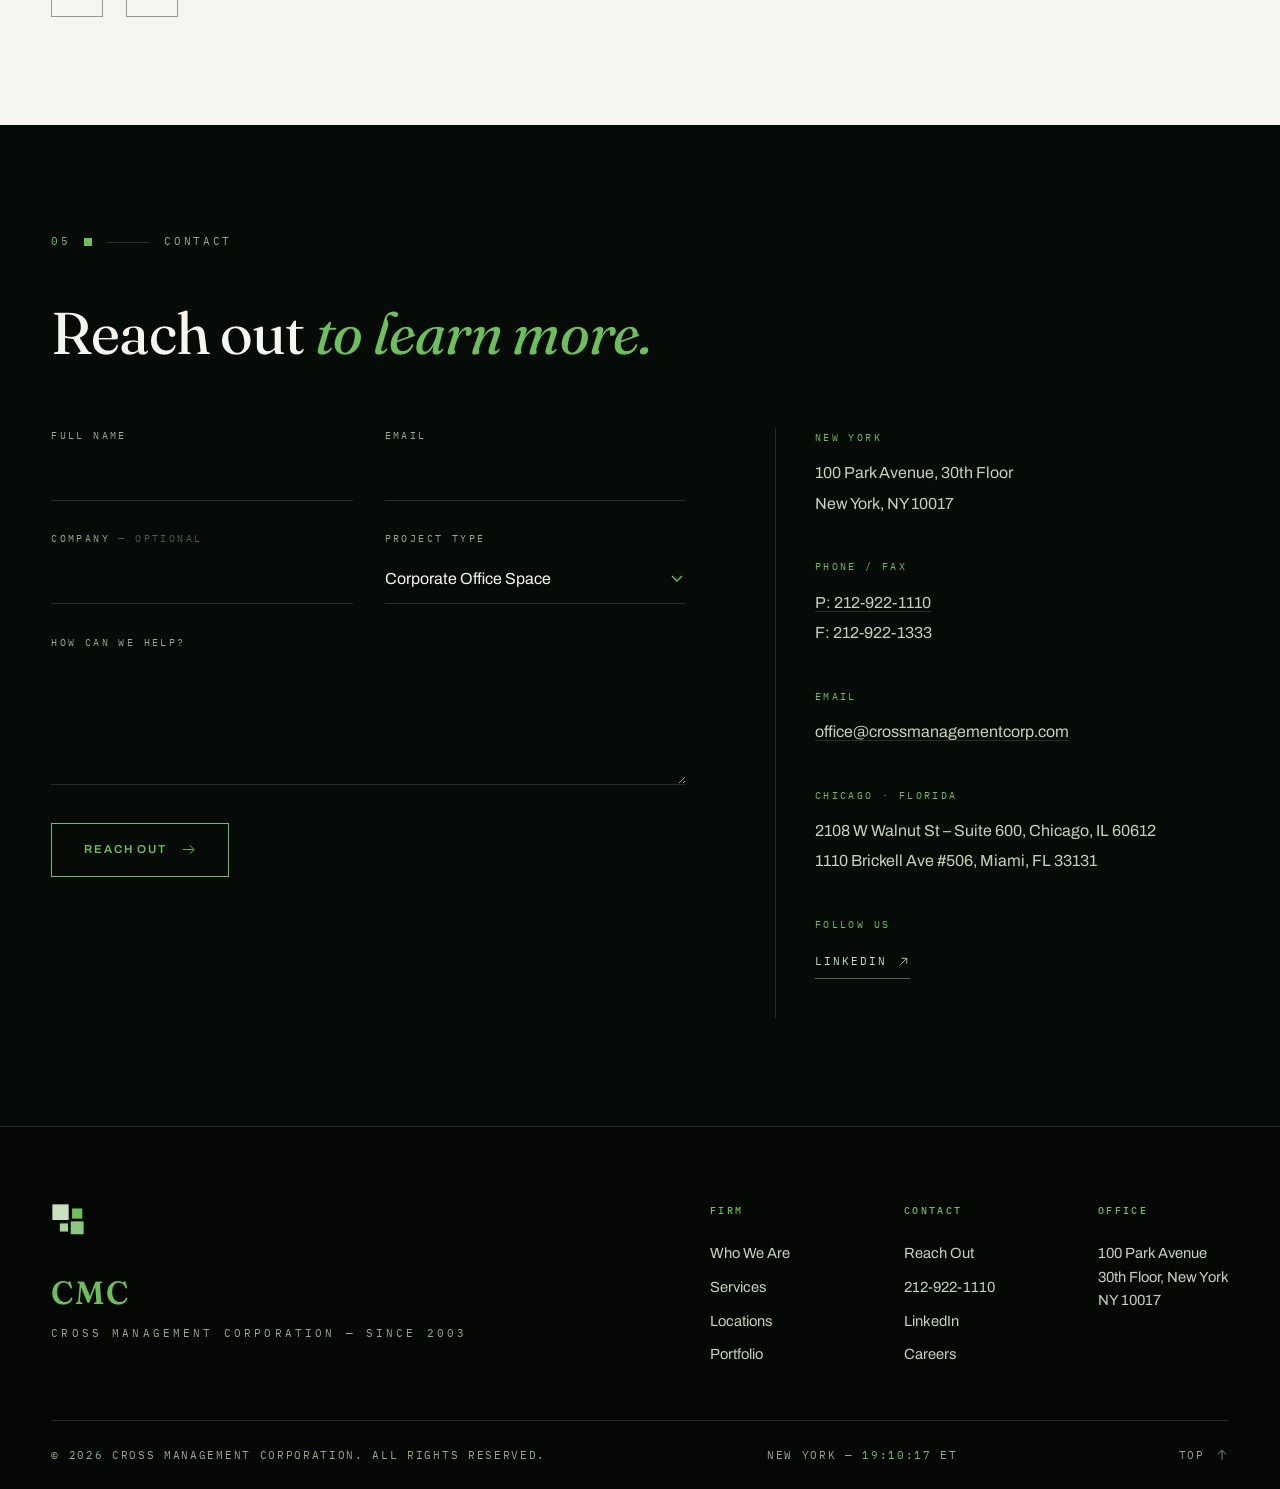
==== commit d9d58b81: "fixing bugs in the portfolio and project pages" ====
--- a/index.html
+++ b/index.html
@@ -23,7 +23,7 @@
         <rect x="26" y="60" width="24" height="24" fill="#A9D39A"></rect>
         <rect x="58" y="54" width="38" height="38" fill="#8CC67F"></rect>
       </svg>
-      <span class="logo-t"><b>CMC</b></span>
+      <span class="logo-t"><b>CMC</b><span>CROSS MANAGEMENT CORPORATION</span></span>
     </a>
     <nav class="main" aria-label="Primary">
       <a class="nav-link" href="#firm">Who We Are</a>
@@ -55,20 +55,28 @@
   <!-- ======= HERO ======= -->
   <section class="hero" id="hero" aria-label="Introduction">
     <canvas id="heroCanvas" aria-hidden="true"></canvas>
-    <div class="hero-side">in partnership with Shimizu</div>
+    <div class="hero-side">40°42′46″ N — 74°00′22″ W · NEW YORK</div>
     <div class="wrap hero-in">
-      <p class="hero-eyebrow fade" style="--d:.1s">Construction Management · General Contracting</p>
+      <p class="hero-eyebrow fade" style="--d:.1s">Construction Management · General Contracting · New York</p>
       <h1>
-        <span class="mask"><span>Built <em>Different</em></span></span>
+        <span class="mask"><span>We transform <em>spaces</em></span></span>
+        <span class="mask"><span style="transition-delay:.12s">through meticulous</span></span>
+        <span class="mask"><span style="transition-delay:.24s">execution.</span></span>
       </h1>
+      <p class="hero-sub fade" style="--d:.35s">With an unwavering commitment to quality, CMC delivers superior construction management services throughout New York and beyond.</p>
       <div class="hero-ctas fade" style="--d:.5s">
         <a class="btn" href="portfolio.html">Discover our work
           <svg viewBox="0 0 24 24" fill="none" stroke="currentColor" stroke-width="1.5"><path d="M3 12h17M14 5l7 7-7 7"></path></svg>
         </a>
+        <a class="tlink on-dark" href="#disciplines">Our services
+          <svg viewBox="0 0 24 24" fill="none" stroke="currentColor" stroke-width="1.5"><path d="M12 4v15M5 13l7 7 7-7"></path></svg>
+        </a>
       </div>
     </div>
     <div class="wrap hero-strip fade" style="--d:.65s">
+      <span class="live">DATUM — <span id="datumFixed" aria-live="off">40.71280° N · 74.00600° W</span></span>
       <span class="scroll-cue">SCROLL <span class="line"></span></span>
+      <span class="right">In partnership with Shimizu Corporation</span>
     </div>
   </section>
 
@@ -150,7 +158,7 @@
         <p class="note" data-reveal="" style="--d:.1s">A selection of recent work. Select a project to view its photos.</p>
       </div>
       <div class="folio" id="folioGrid"></div>
-      <p style="margin-top:clamp(3rem,5vw,5rem)"><a class="tlink" href="portfolio.html">View all projects <svg viewBox="0 0 24 24" fill="none" stroke="currentColor" stroke-width="1.5"><path d="M3 12h17M14 5l7 7-7 7"></path></svg></a></p>
+      <p style="margin-top:clamp(3rem,5vw,5rem)"><a class="tlink" href="portfolio.html">Explore portfolio <svg viewBox="0 0 24 24" fill="none" stroke="currentColor" stroke-width="1.5"><path d="M3 12h17M14 5l7 7-7 7"></path></svg></a></p>
     </div>
   </section>
 
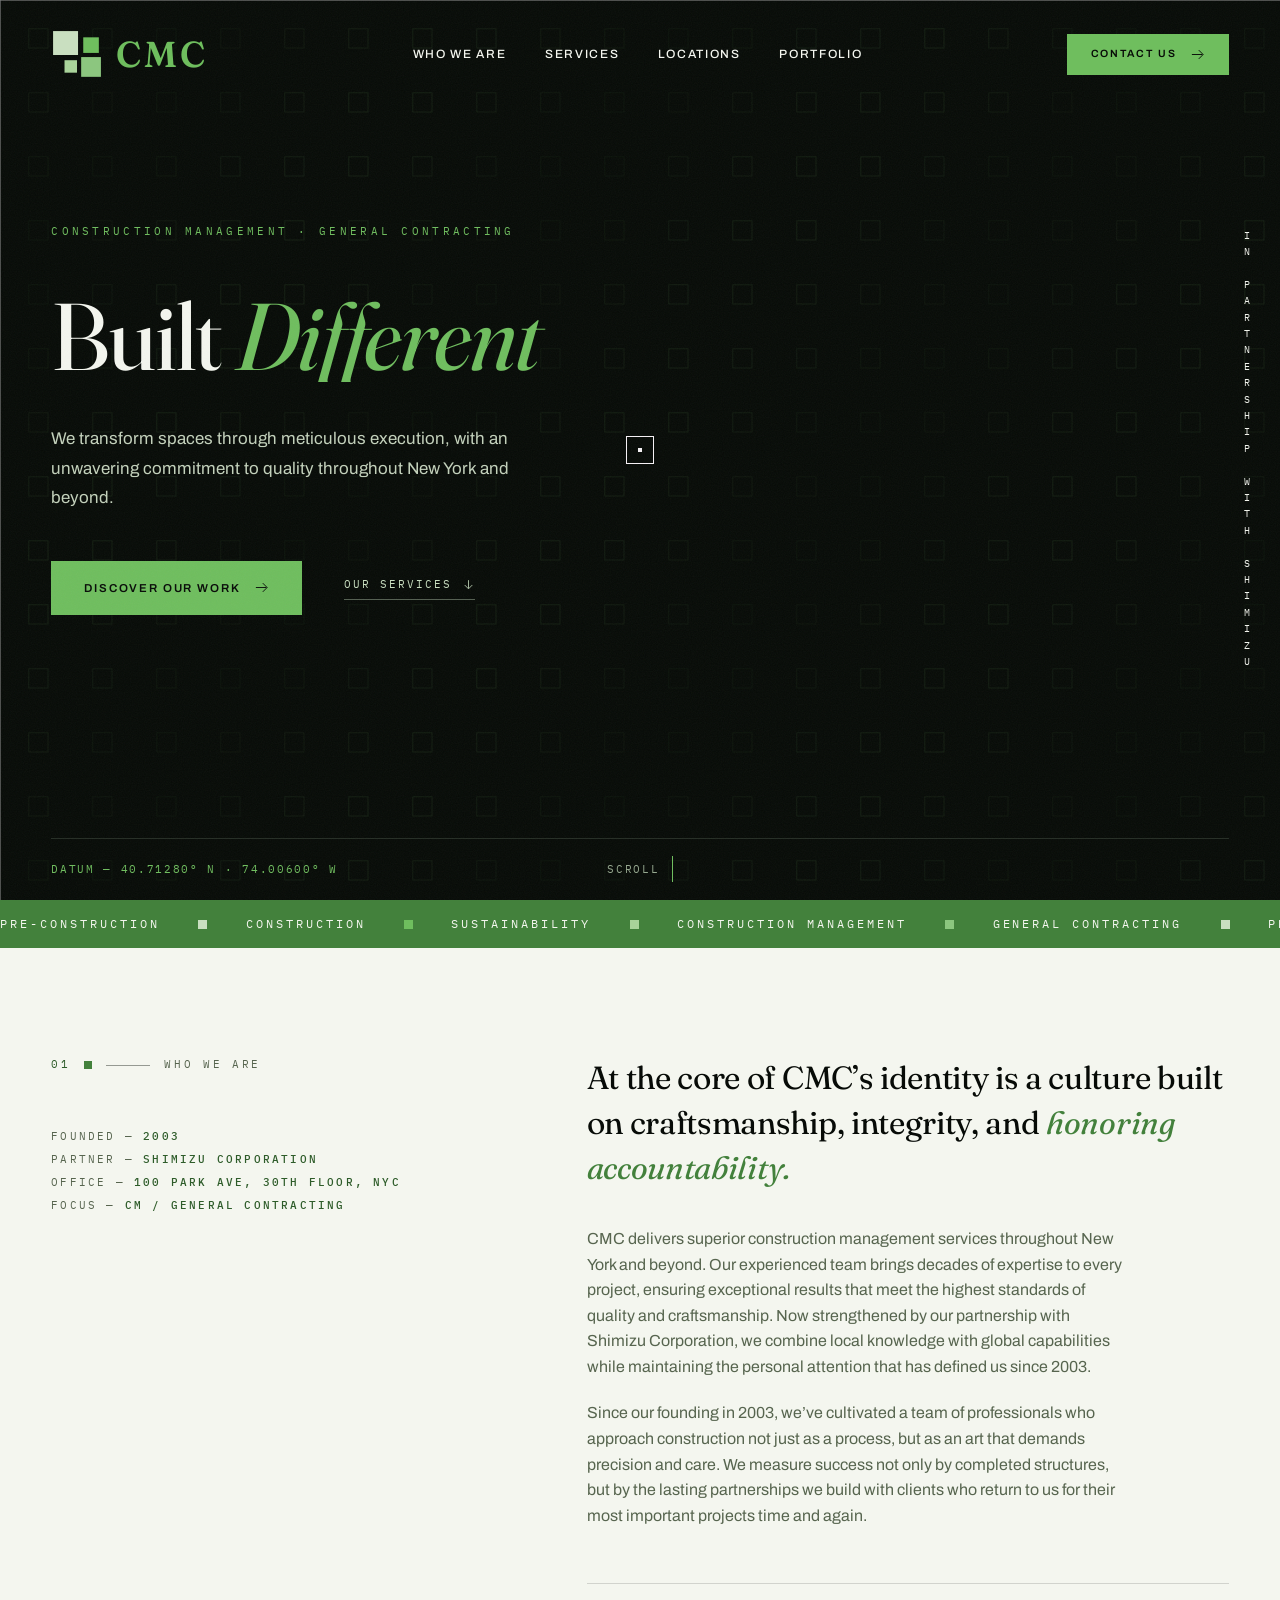
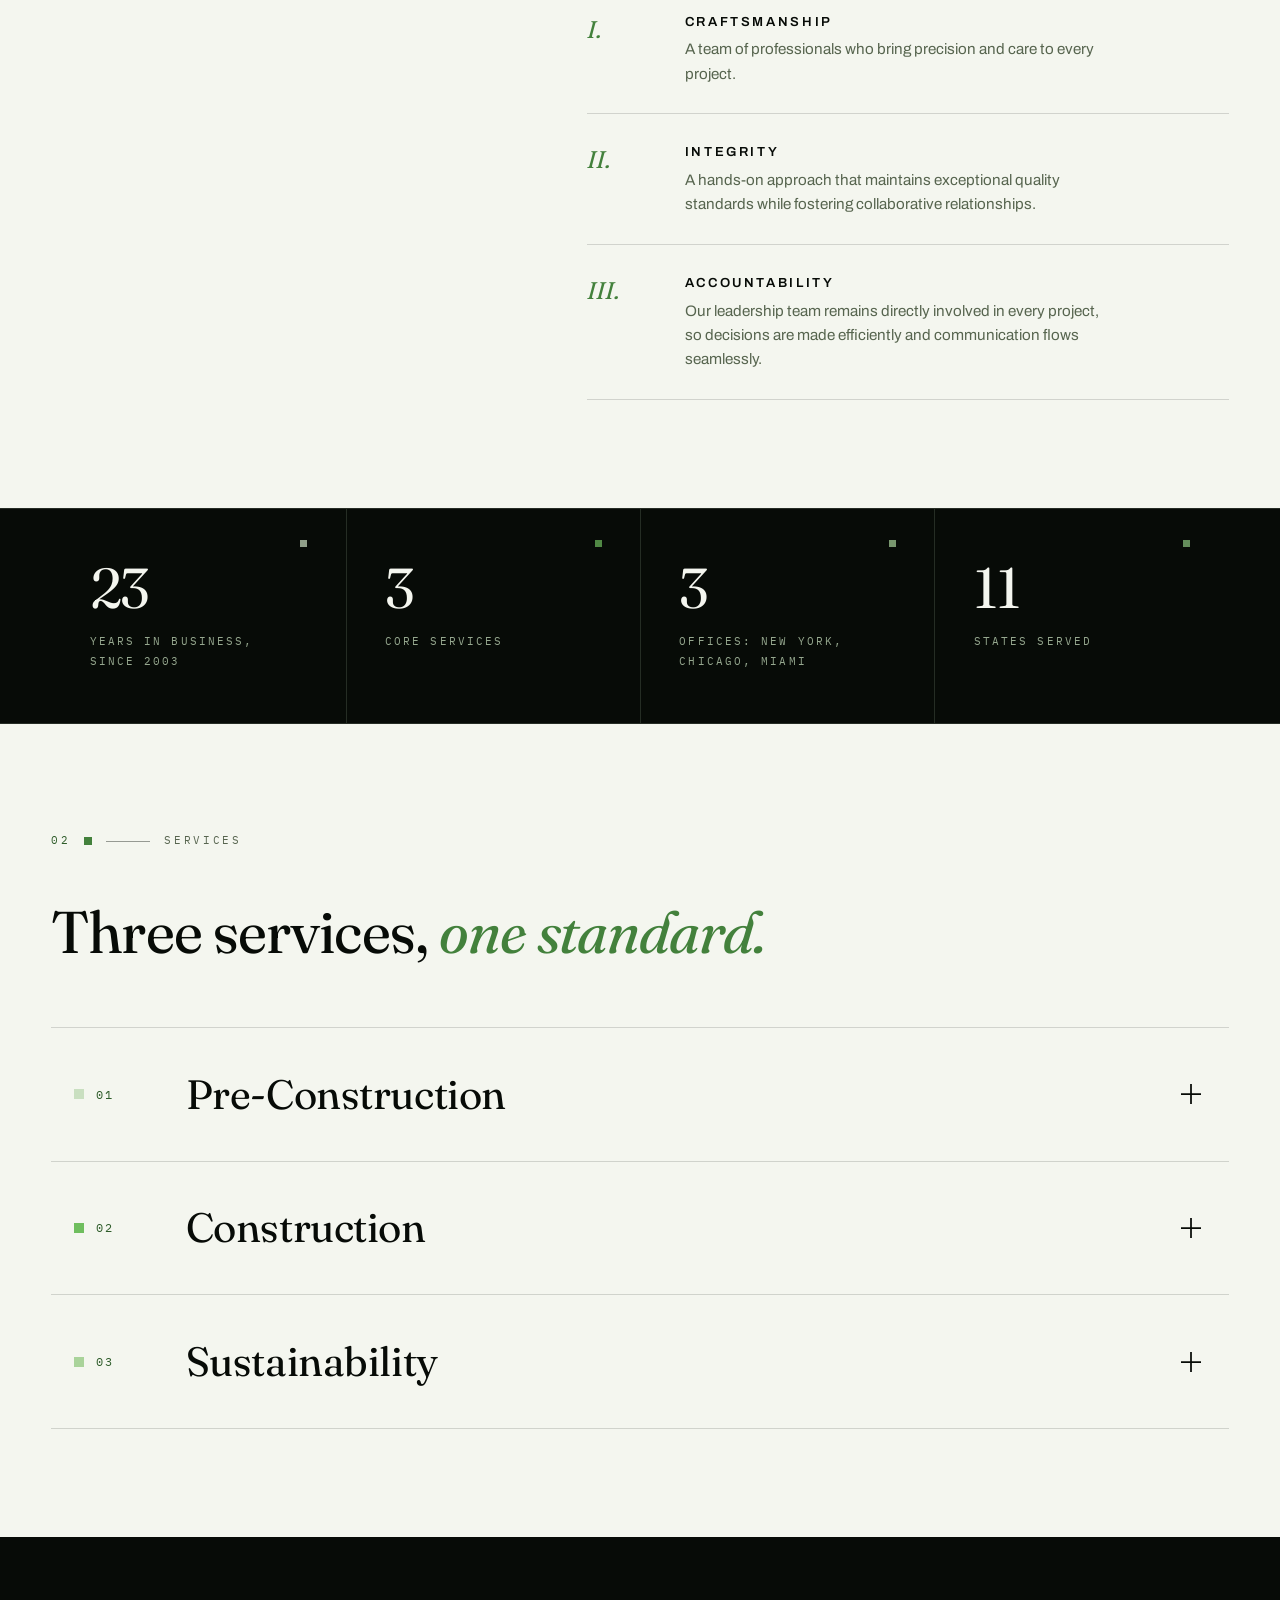
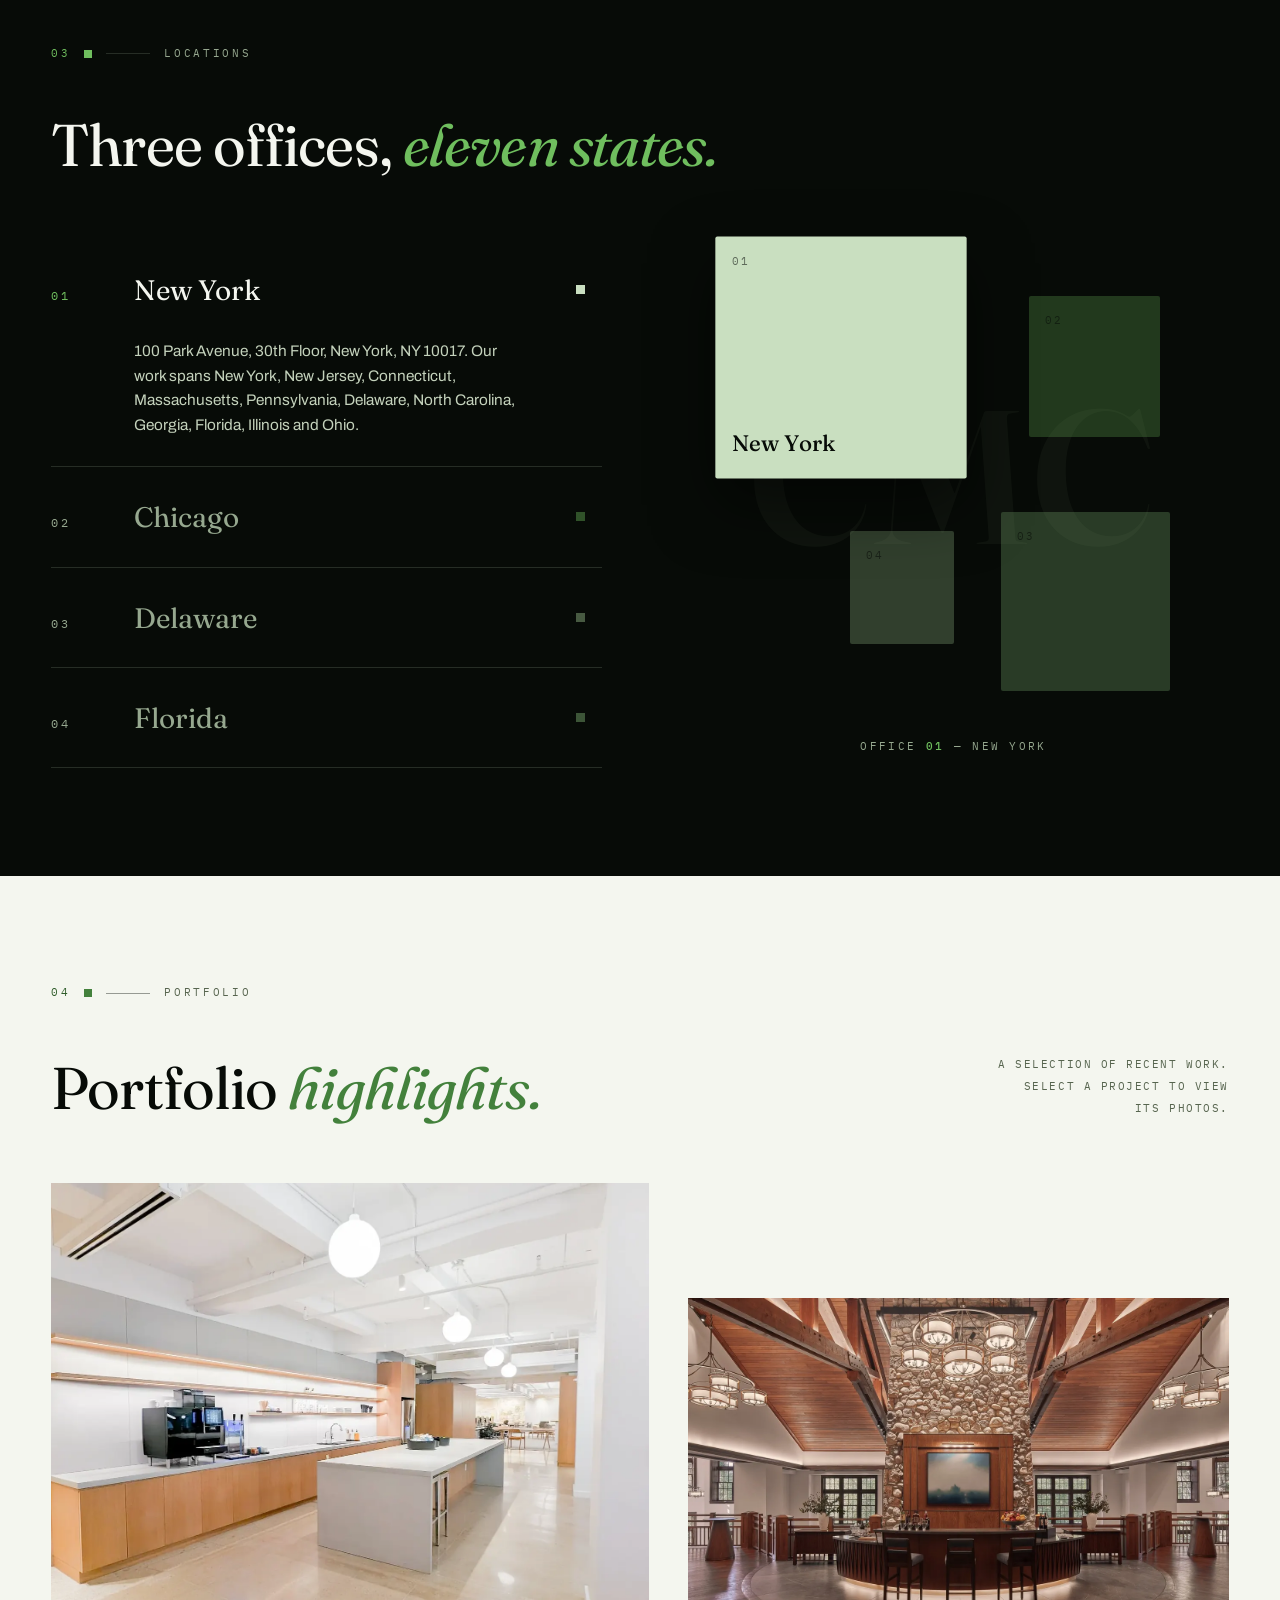
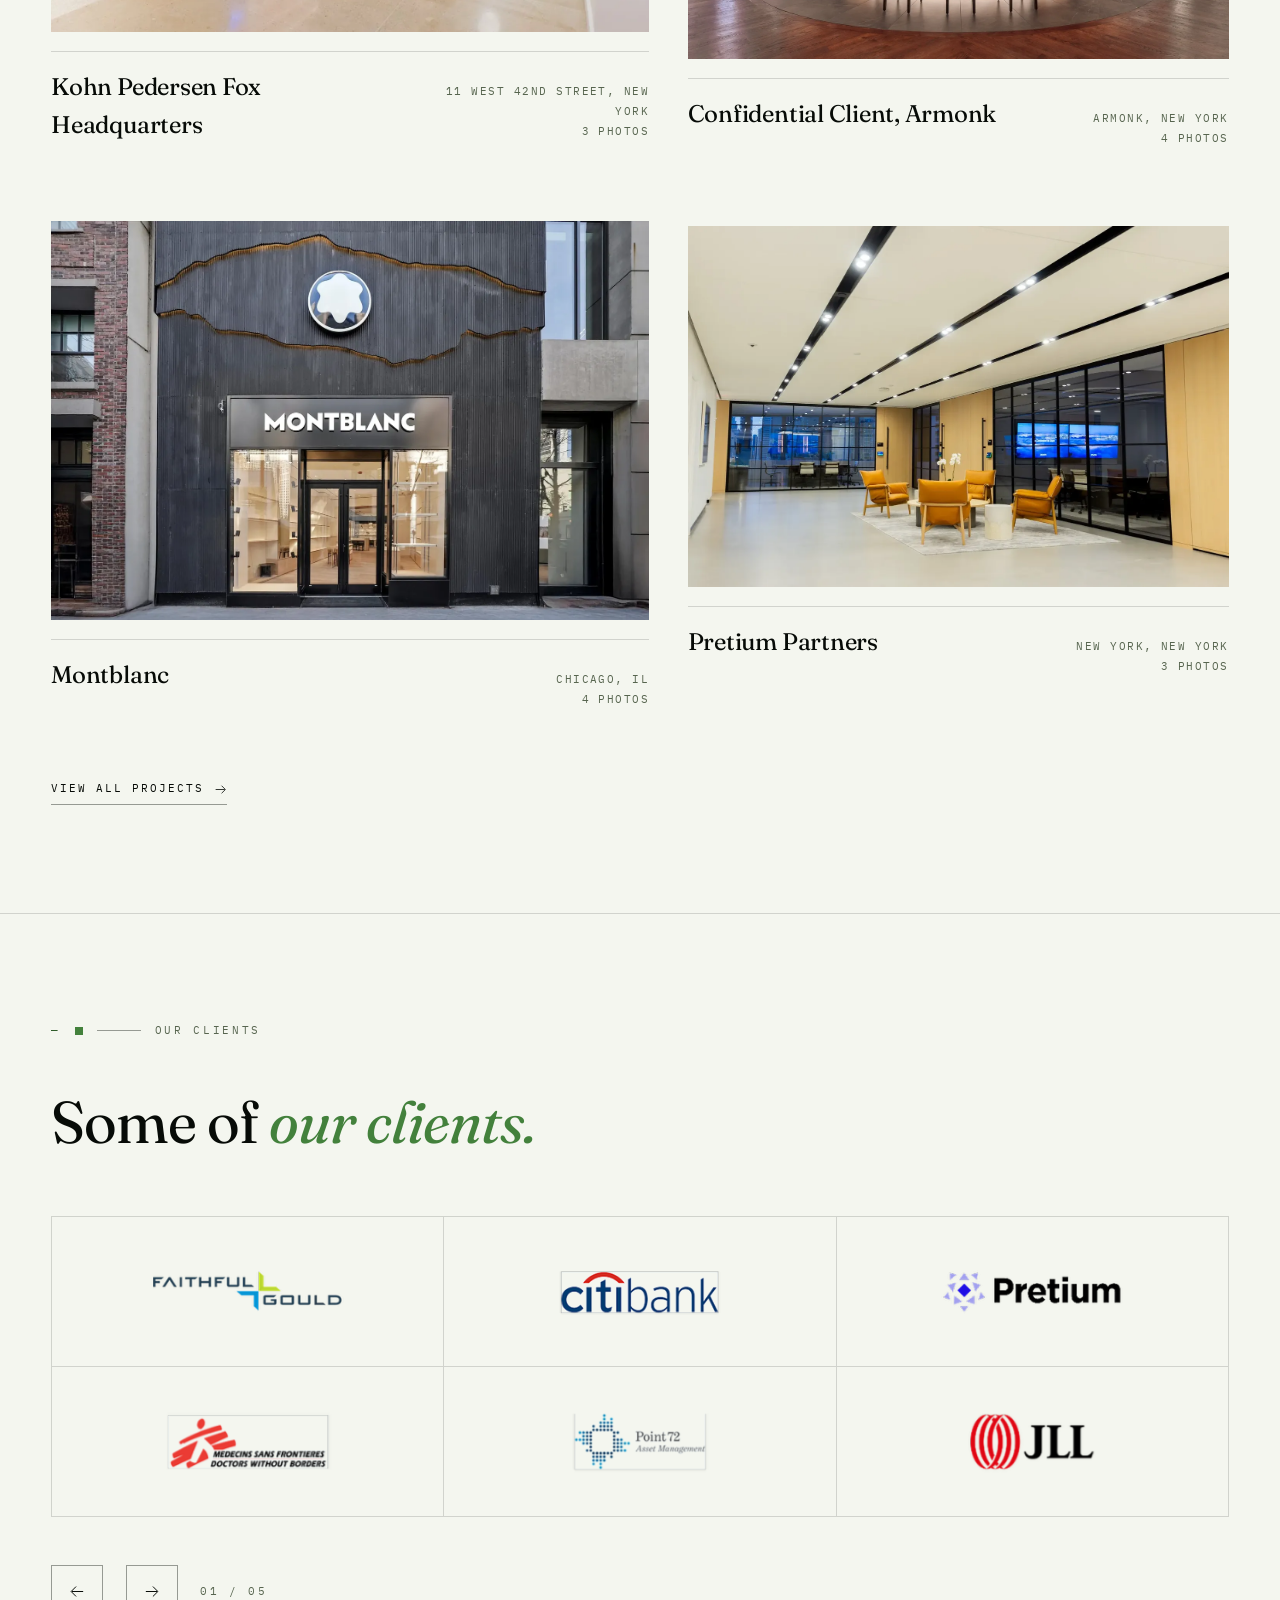
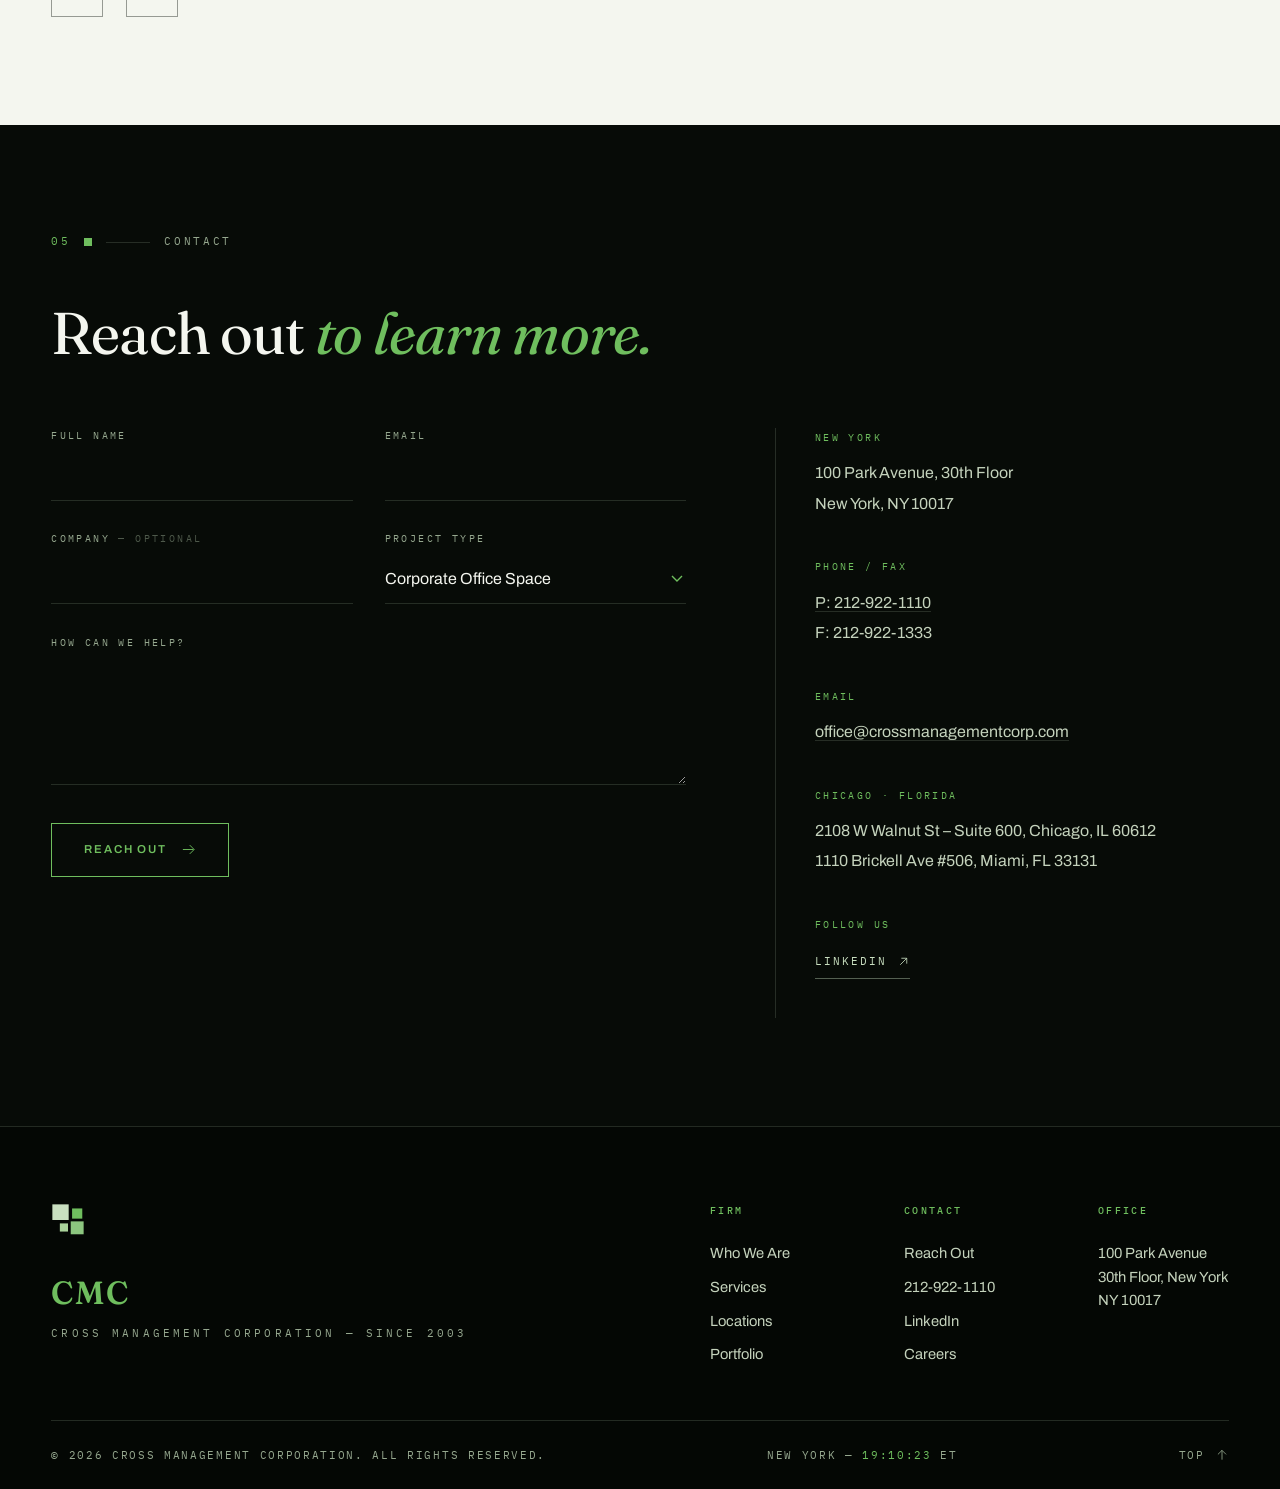
==== commit 60ab154e: "Merge Built-Different into main" ====
--- a/index.html
+++ b/index.html
@@ -23,7 +23,7 @@
         <rect x="26" y="60" width="24" height="24" fill="#A9D39A"></rect>
         <rect x="58" y="54" width="38" height="38" fill="#8CC67F"></rect>
       </svg>
-      <span class="logo-t"><b>CMC</b><span>CROSS MANAGEMENT CORPORATION</span></span>
+      <span class="logo-t"><b>CMC</b></span>
     </a>
     <nav class="main" aria-label="Primary">
       <a class="nav-link" href="#firm">Who We Are</a>
@@ -55,15 +55,13 @@
   <!-- ======= HERO ======= -->
   <section class="hero" id="hero" aria-label="Introduction">
     <canvas id="heroCanvas" aria-hidden="true"></canvas>
-    <div class="hero-side">40°42′46″ N — 74°00′22″ W · NEW YORK</div>
+    <div class="hero-side">in partnership with Shimizu</div>
     <div class="wrap hero-in">
-      <p class="hero-eyebrow fade" style="--d:.1s">Construction Management · General Contracting · New York</p>
+      <p class="hero-eyebrow fade" style="--d:.1s">Construction Management · General Contracting</p>
       <h1>
-        <span class="mask"><span>We transform <em>spaces</em></span></span>
-        <span class="mask"><span style="transition-delay:.12s">through meticulous</span></span>
-        <span class="mask"><span style="transition-delay:.24s">execution.</span></span>
+        <span class="mask"><span>Built <em>Different</em></span></span>
       </h1>
-      <p class="hero-sub fade" style="--d:.35s">With an unwavering commitment to quality, CMC delivers superior construction management services throughout New York and beyond.</p>
+      <p class="hero-sub fade" style="--d:.35s">We transform spaces through meticulous execution, with an unwavering commitment to quality throughout New York and beyond.</p>
       <div class="hero-ctas fade" style="--d:.5s">
         <a class="btn" href="portfolio.html">Discover our work
           <svg viewBox="0 0 24 24" fill="none" stroke="currentColor" stroke-width="1.5"><path d="M3 12h17M14 5l7 7-7 7"></path></svg>
@@ -76,7 +74,6 @@
     <div class="wrap hero-strip fade" style="--d:.65s">
       <span class="live">DATUM — <span id="datumFixed" aria-live="off">40.71280° N · 74.00600° W</span></span>
       <span class="scroll-cue">SCROLL <span class="line"></span></span>
-      <span class="right">In partnership with Shimizu Corporation</span>
     </div>
   </section>
 
@@ -158,7 +155,7 @@
         <p class="note" data-reveal="" style="--d:.1s">A selection of recent work. Select a project to view its photos.</p>
       </div>
       <div class="folio" id="folioGrid"></div>
-      <p style="margin-top:clamp(3rem,5vw,5rem)"><a class="tlink" href="portfolio.html">Explore portfolio <svg viewBox="0 0 24 24" fill="none" stroke="currentColor" stroke-width="1.5"><path d="M3 12h17M14 5l7 7-7 7"></path></svg></a></p>
+      <p style="margin-top:clamp(3rem,5vw,5rem)"><a class="tlink" href="portfolio.html">View all projects <svg viewBox="0 0 24 24" fill="none" stroke="currentColor" stroke-width="1.5"><path d="M3 12h17M14 5l7 7-7 7"></path></svg></a></p>
     </div>
   </section>
 
--- a/assets/css/site.css
+++ b/assets/css/site.css
@@ -153,6 +153,7 @@
 h1{font-family:var(--serif);font-weight:430;letter-spacing:-.018em;line-height:.99;
   font-size:clamp(3rem,7.4vw,7.2rem);max-width:20ch;color:var(--paper)}
 h1 em{font-style:italic;color:var(--green-b)}
+.hero-sub{max-width:52ch;margin-top:2.6rem;font-size:1.06rem;color:var(--d-body);line-height:1.75}
 .mask{display:block;overflow:hidden}
 .mask>span{display:block;transform:translateY(112%);transition:transform 1.1s var(--e)}
 body.loaded .mask>span{transform:none}
@@ -164,6 +165,7 @@
 .hero-strip{position:relative;z-index:1;border-top:1px solid var(--d-line);display:grid;
   grid-template-columns:1fr auto 1fr;align-items:center;gap:1rem;padding:1.1rem 0;
   font-family:var(--mono);font-size:10.5px;letter-spacing:.16em;text-transform:uppercase;color:var(--d-mut)}
+.hero-strip .live{color:var(--green-b)}
 .scroll-cue{grid-column:2;justify-self:center;display:flex;align-items:center;gap:12px}
 .scroll-cue .line{width:1px;height:26px;background:var(--d-line);overflow:hidden;position:relative}
 .scroll-cue .line::after{content:"";position:absolute;inset:0;background:var(--green-b);animation:cue 2.2s var(--e) infinite}
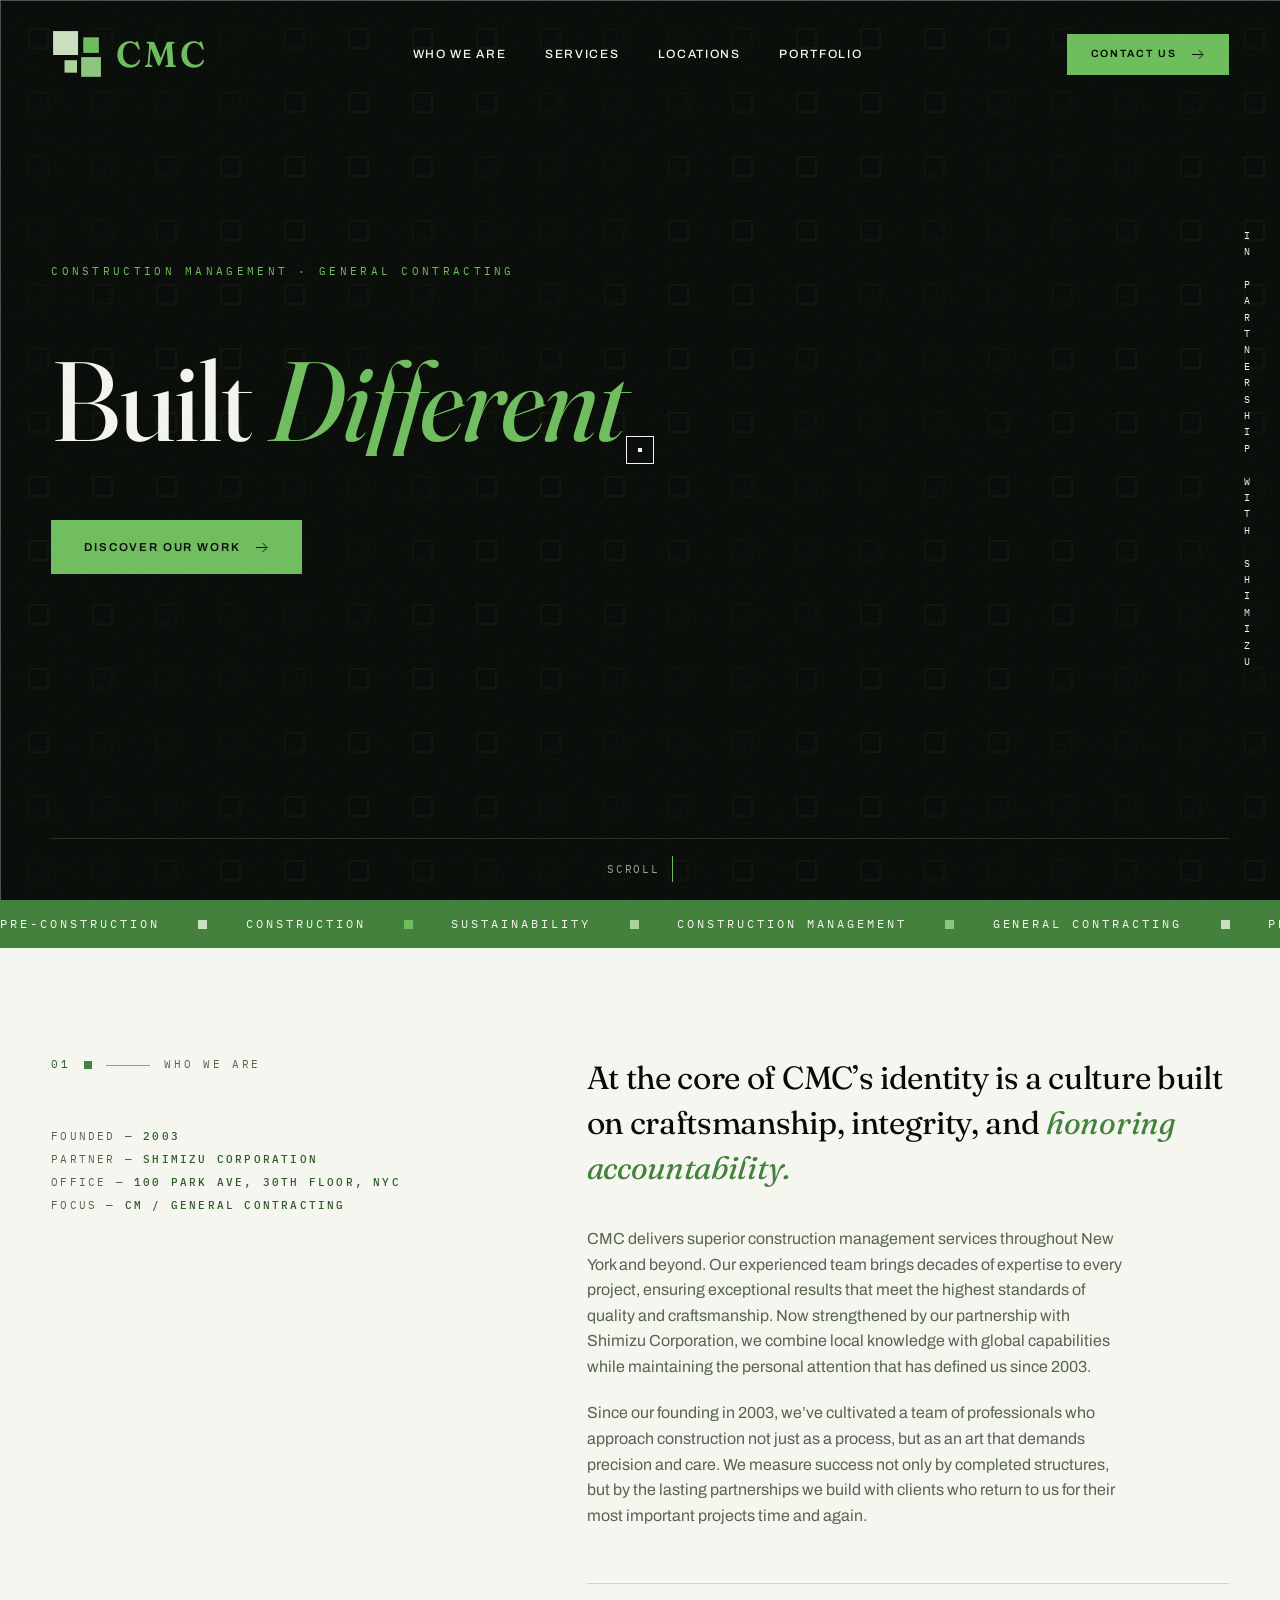
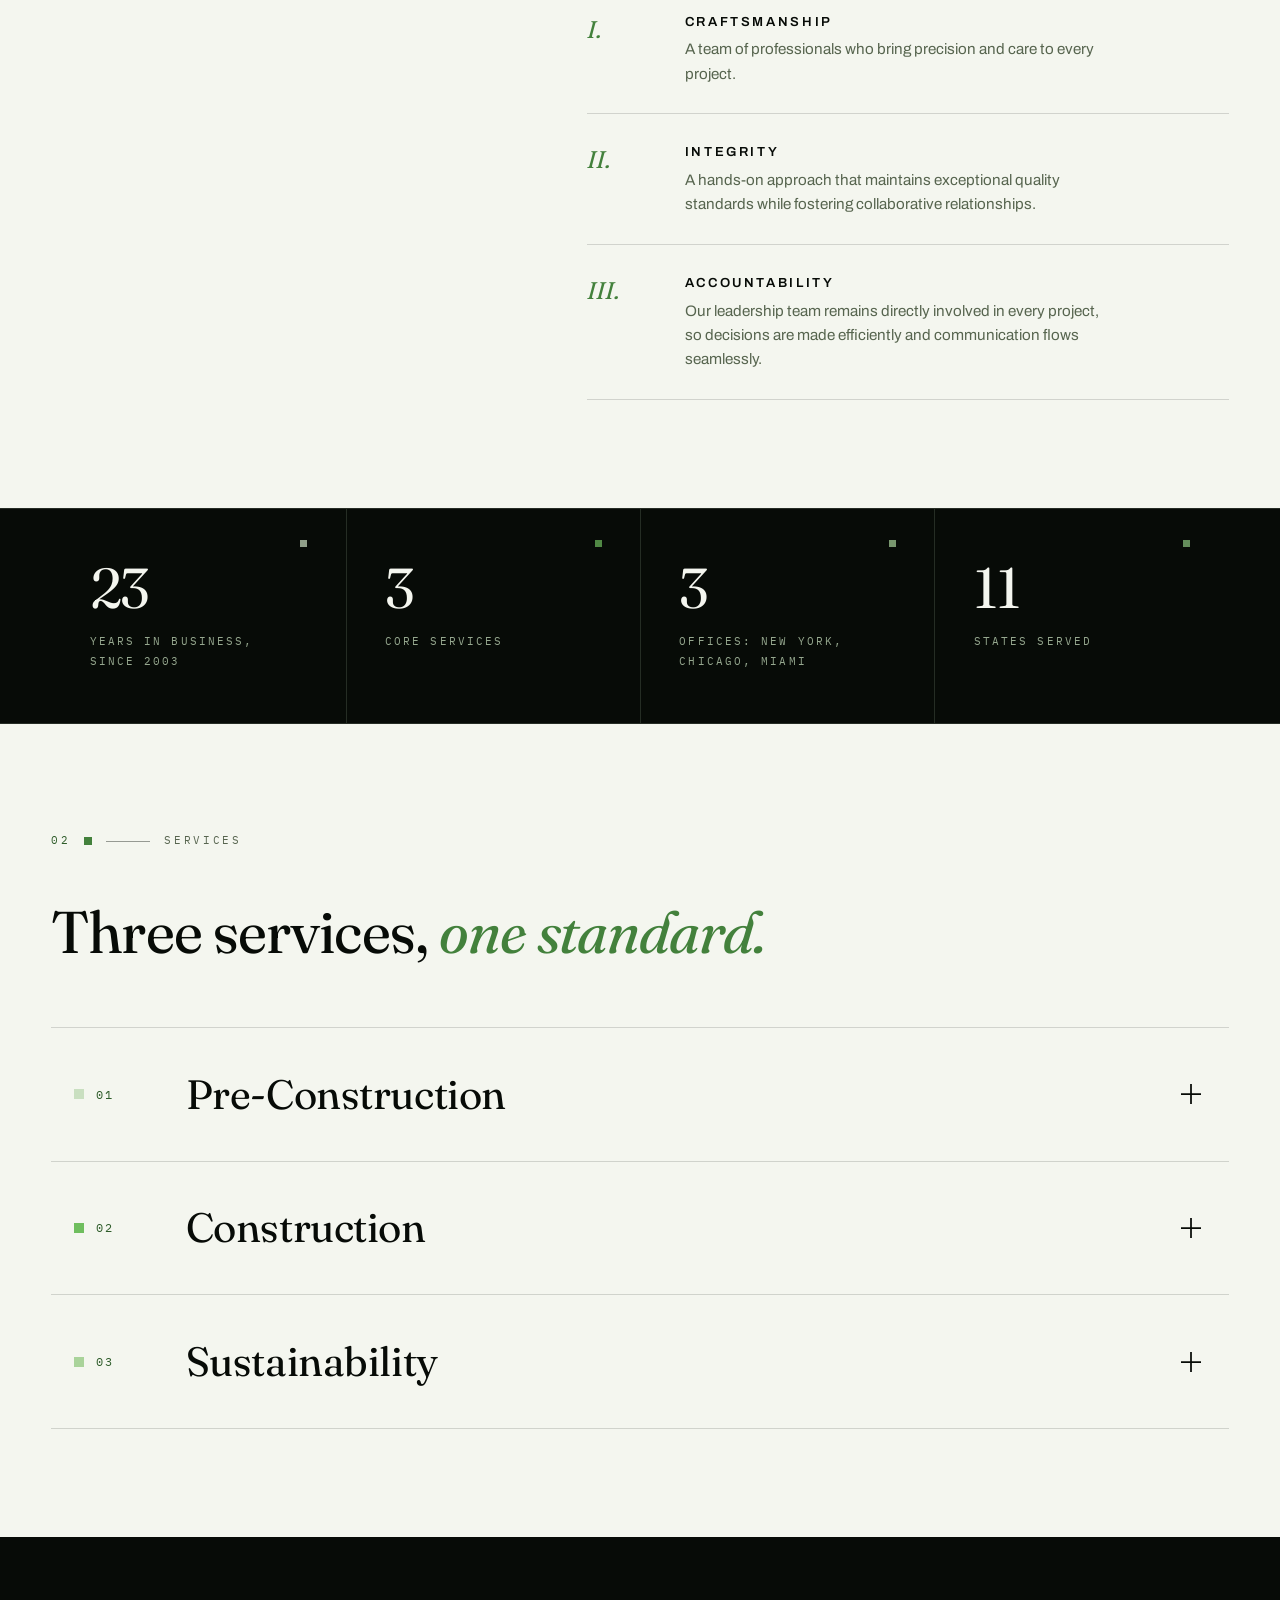
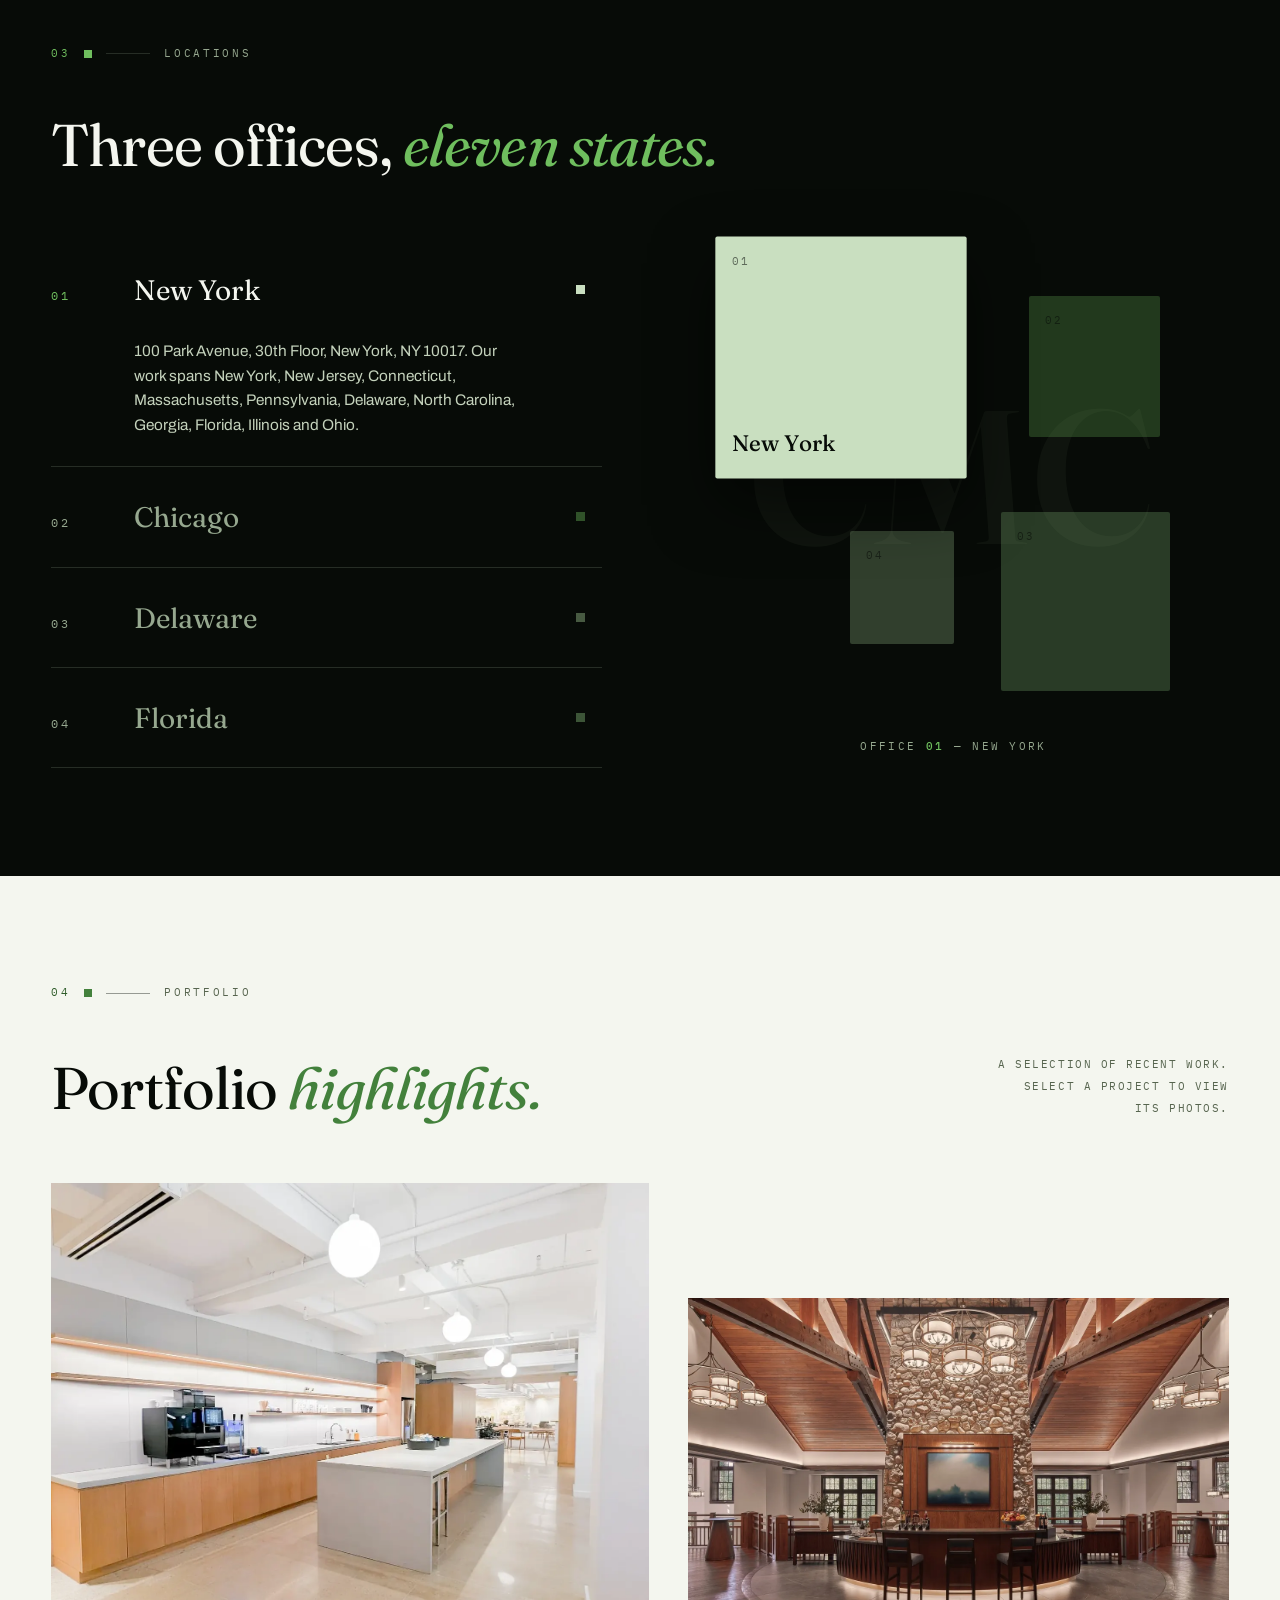
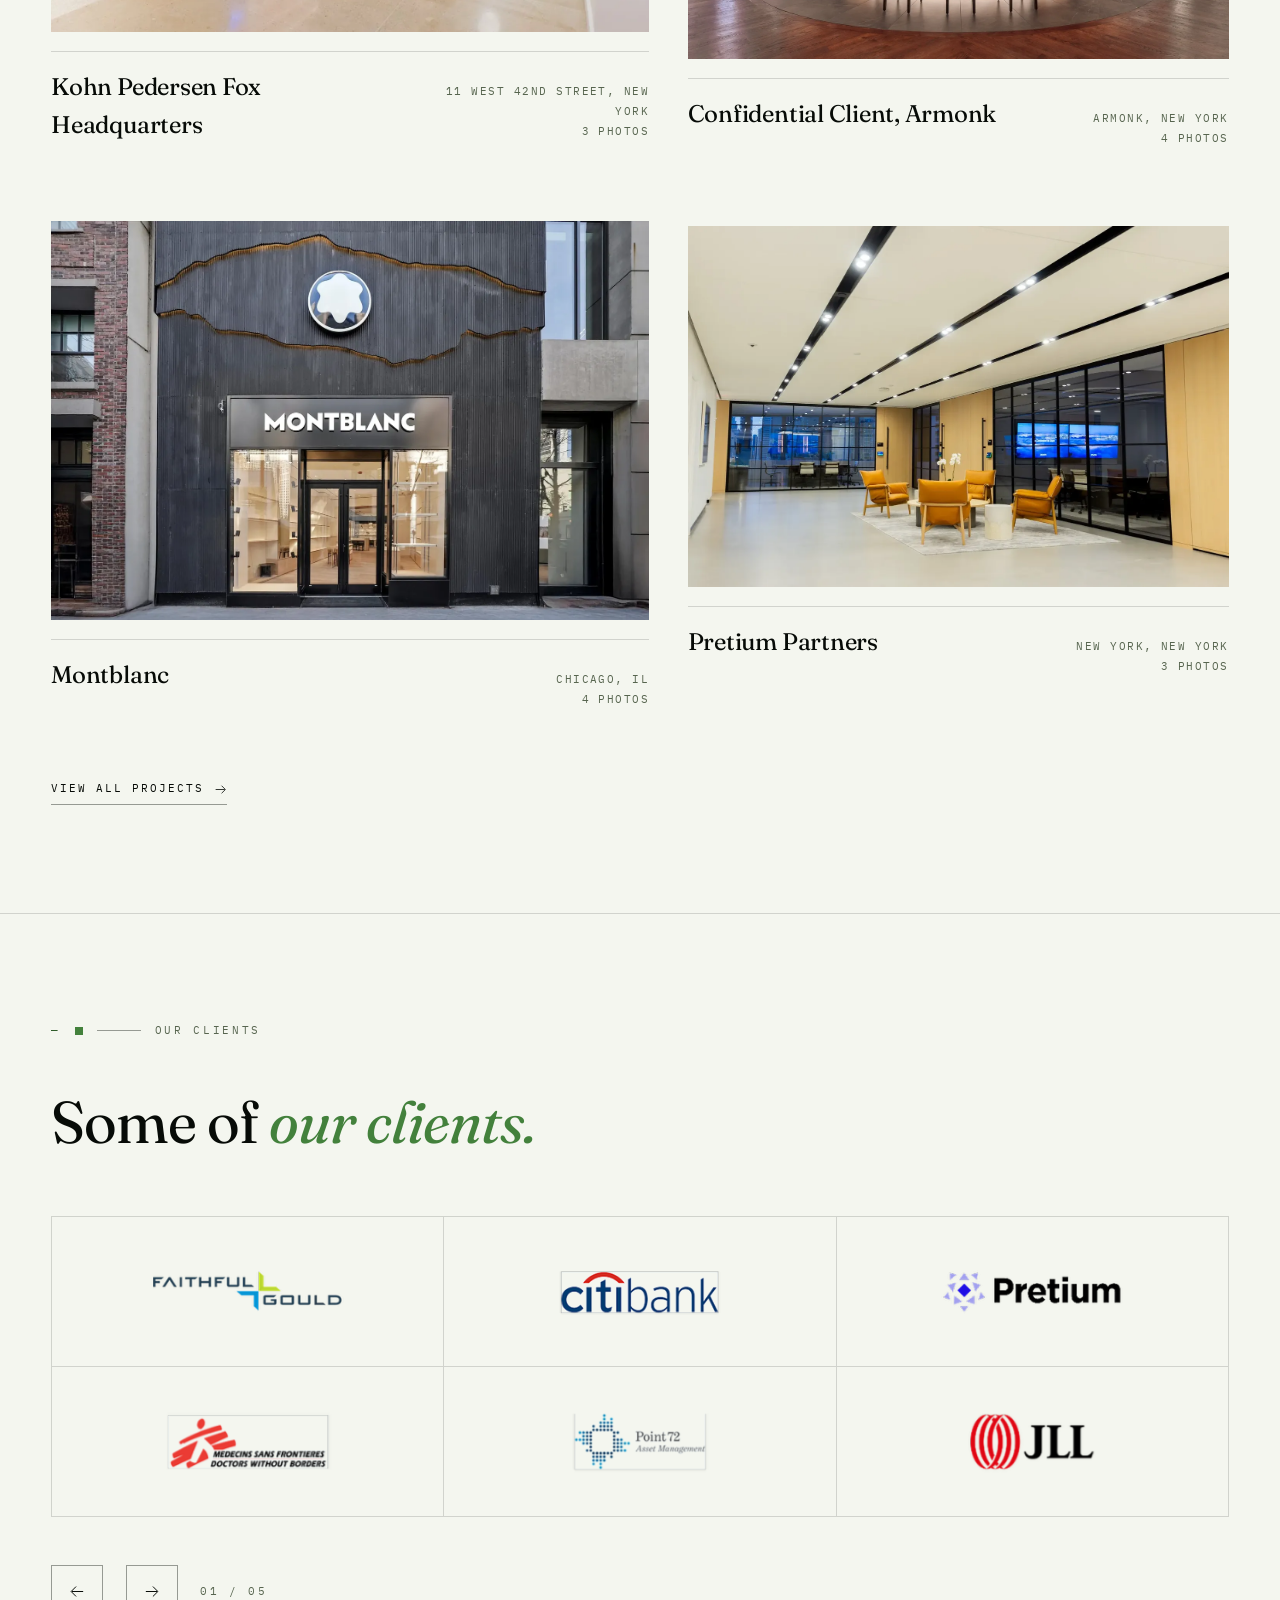
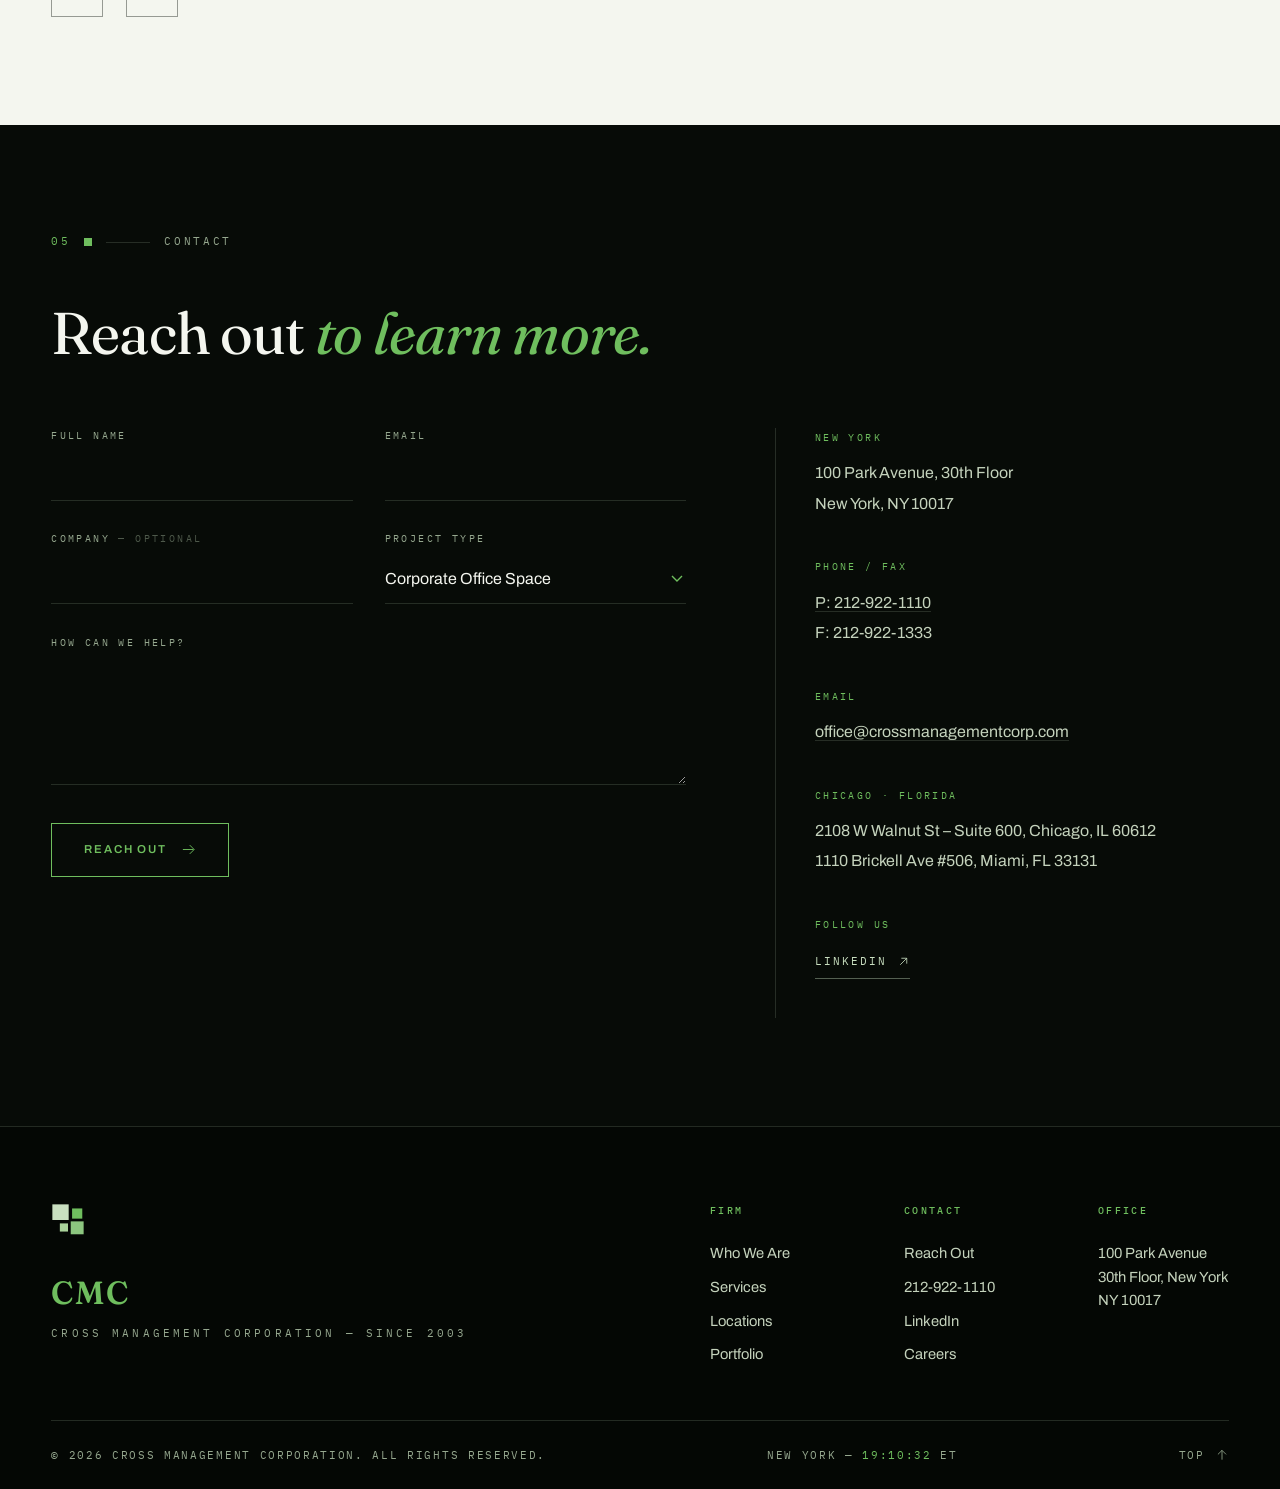
==== commit b3d900d7: "Update header and hero section styles; modify logo and navigation links" ====
--- a/index.html
+++ b/index.html
@@ -61,18 +61,13 @@
       <h1>
         <span class="mask"><span>Built <em>Different</em></span></span>
       </h1>
-      <p class="hero-sub fade" style="--d:.35s">We transform spaces through meticulous execution, with an unwavering commitment to quality throughout New York and beyond.</p>
       <div class="hero-ctas fade" style="--d:.5s">
         <a class="btn" href="portfolio.html">Discover our work
           <svg viewBox="0 0 24 24" fill="none" stroke="currentColor" stroke-width="1.5"><path d="M3 12h17M14 5l7 7-7 7"></path></svg>
         </a>
-        <a class="tlink on-dark" href="#disciplines">Our services
-          <svg viewBox="0 0 24 24" fill="none" stroke="currentColor" stroke-width="1.5"><path d="M12 4v15M5 13l7 7 7-7"></path></svg>
-        </a>
       </div>
     </div>
     <div class="wrap hero-strip fade" style="--d:.65s">
-      <span class="live">DATUM — <span id="datumFixed" aria-live="off">40.71280° N · 74.00600° W</span></span>
       <span class="scroll-cue">SCROLL <span class="line"></span></span>
     </div>
   </section>
--- a/assets/css/site.css
+++ b/assets/css/site.css
@@ -149,15 +149,14 @@
 .hero-in{position:relative;z-index:1;flex:1;display:flex;flex-direction:column;justify-content:center;
   transform:translateY(-clamp(1.5rem,5vh,4rem))}
 .hero-eyebrow{font-family:var(--mono);font-size:11px;letter-spacing:.3em;text-transform:uppercase;
-  color:var(--green-b);display:block;margin-bottom:3rem}
+  color:var(--green-b);display:block;margin-bottom:4rem}
 h1{font-family:var(--serif);font-weight:430;letter-spacing:-.018em;line-height:.99;
-  font-size:clamp(3rem,7.4vw,7.2rem);max-width:20ch;color:var(--paper)}
+  font-size:clamp(3rem,8.8vw,8.5rem);max-width:20ch;color:var(--paper)}
 h1 em{font-style:italic;color:var(--green-b)}
-.hero-sub{max-width:52ch;margin-top:2.6rem;font-size:1.06rem;color:var(--d-body);line-height:1.75}
 .mask{display:block;overflow:hidden}
 .mask>span{display:block;transform:translateY(112%);transition:transform 1.1s var(--e)}
 body.loaded .mask>span{transform:none}
-.hero-ctas{display:flex;align-items:center;gap:2.6rem;margin-top:3rem;flex-wrap:wrap}
+.hero-ctas{display:flex;align-items:center;gap:2.6rem;margin-top:4rem;flex-wrap:wrap}
 .hero-side{position:absolute;right:calc(50% - 50vw + 26px);top:50%;
   writing-mode:vertical-rl;text-orientation:upright;transform:translateY(-50%);
   font-family:var(--mono);font-size:10px;letter-spacing:.34em;
@@ -165,7 +164,6 @@
 .hero-strip{position:relative;z-index:1;border-top:1px solid var(--d-line);display:grid;
   grid-template-columns:1fr auto 1fr;align-items:center;gap:1rem;padding:1.1rem 0;
   font-family:var(--mono);font-size:10.5px;letter-spacing:.16em;text-transform:uppercase;color:var(--d-mut)}
-.hero-strip .live{color:var(--green-b)}
 .scroll-cue{grid-column:2;justify-self:center;display:flex;align-items:center;gap:12px}
 .scroll-cue .line{width:1px;height:26px;background:var(--d-line);overflow:hidden;position:relative}
 .scroll-cue .line::after{content:"";position:absolute;inset:0;background:var(--green-b);animation:cue 2.2s var(--e) infinite}
@@ -465,8 +463,8 @@
   .logo-t b{font-size:30px}
   #siteHeader.scrolled .logo svg{width:24px;height:24px}
   #siteHeader.scrolled .logo-t b{font-size:18px}
-  .hero-eyebrow{margin-bottom:4.5rem}
-  .hero-ctas{margin-top:4.5rem}
+  .hero-eyebrow{margin-bottom:5rem}
+  .hero-ctas{margin-top:5rem}
   .folio{grid-template-columns:1fr}
   .folio-col:last-child{padding-top:0}
   .disc-cols{grid-template-columns:1fr;padding-left:1.4rem}
